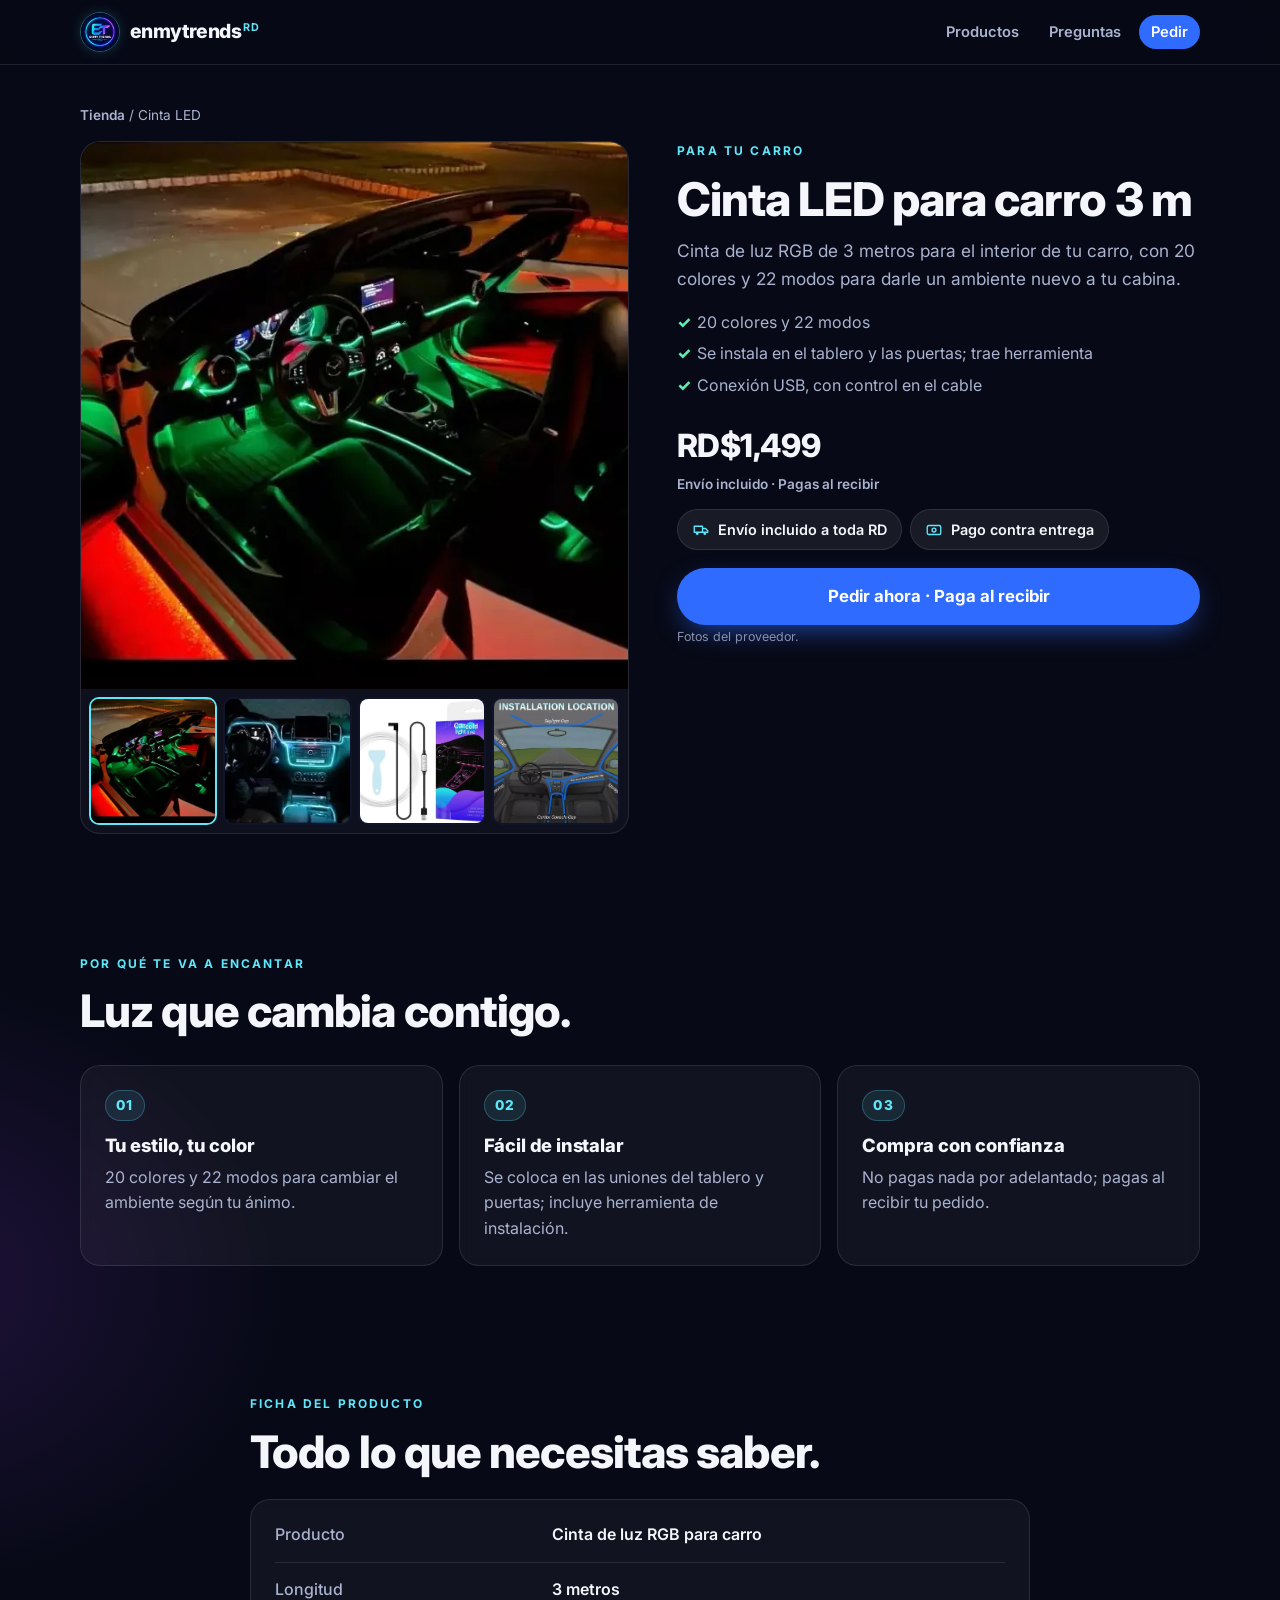
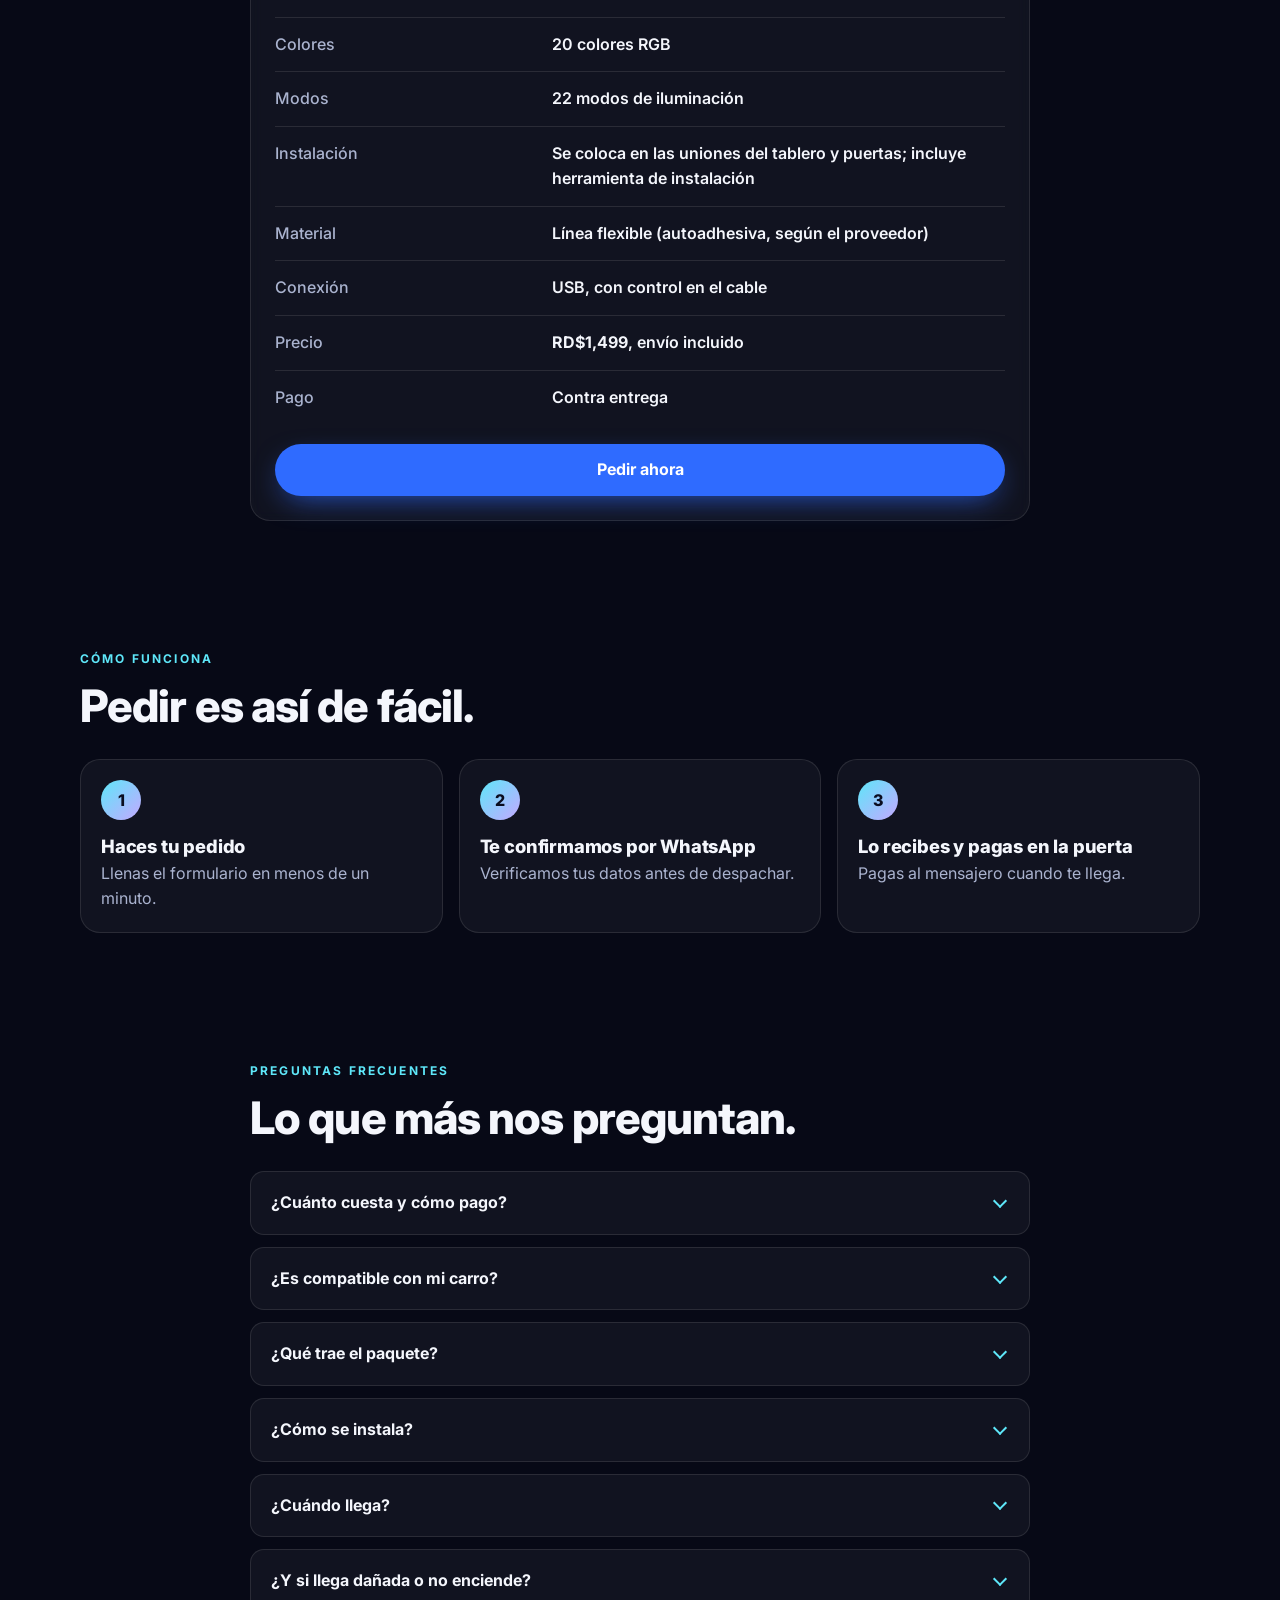
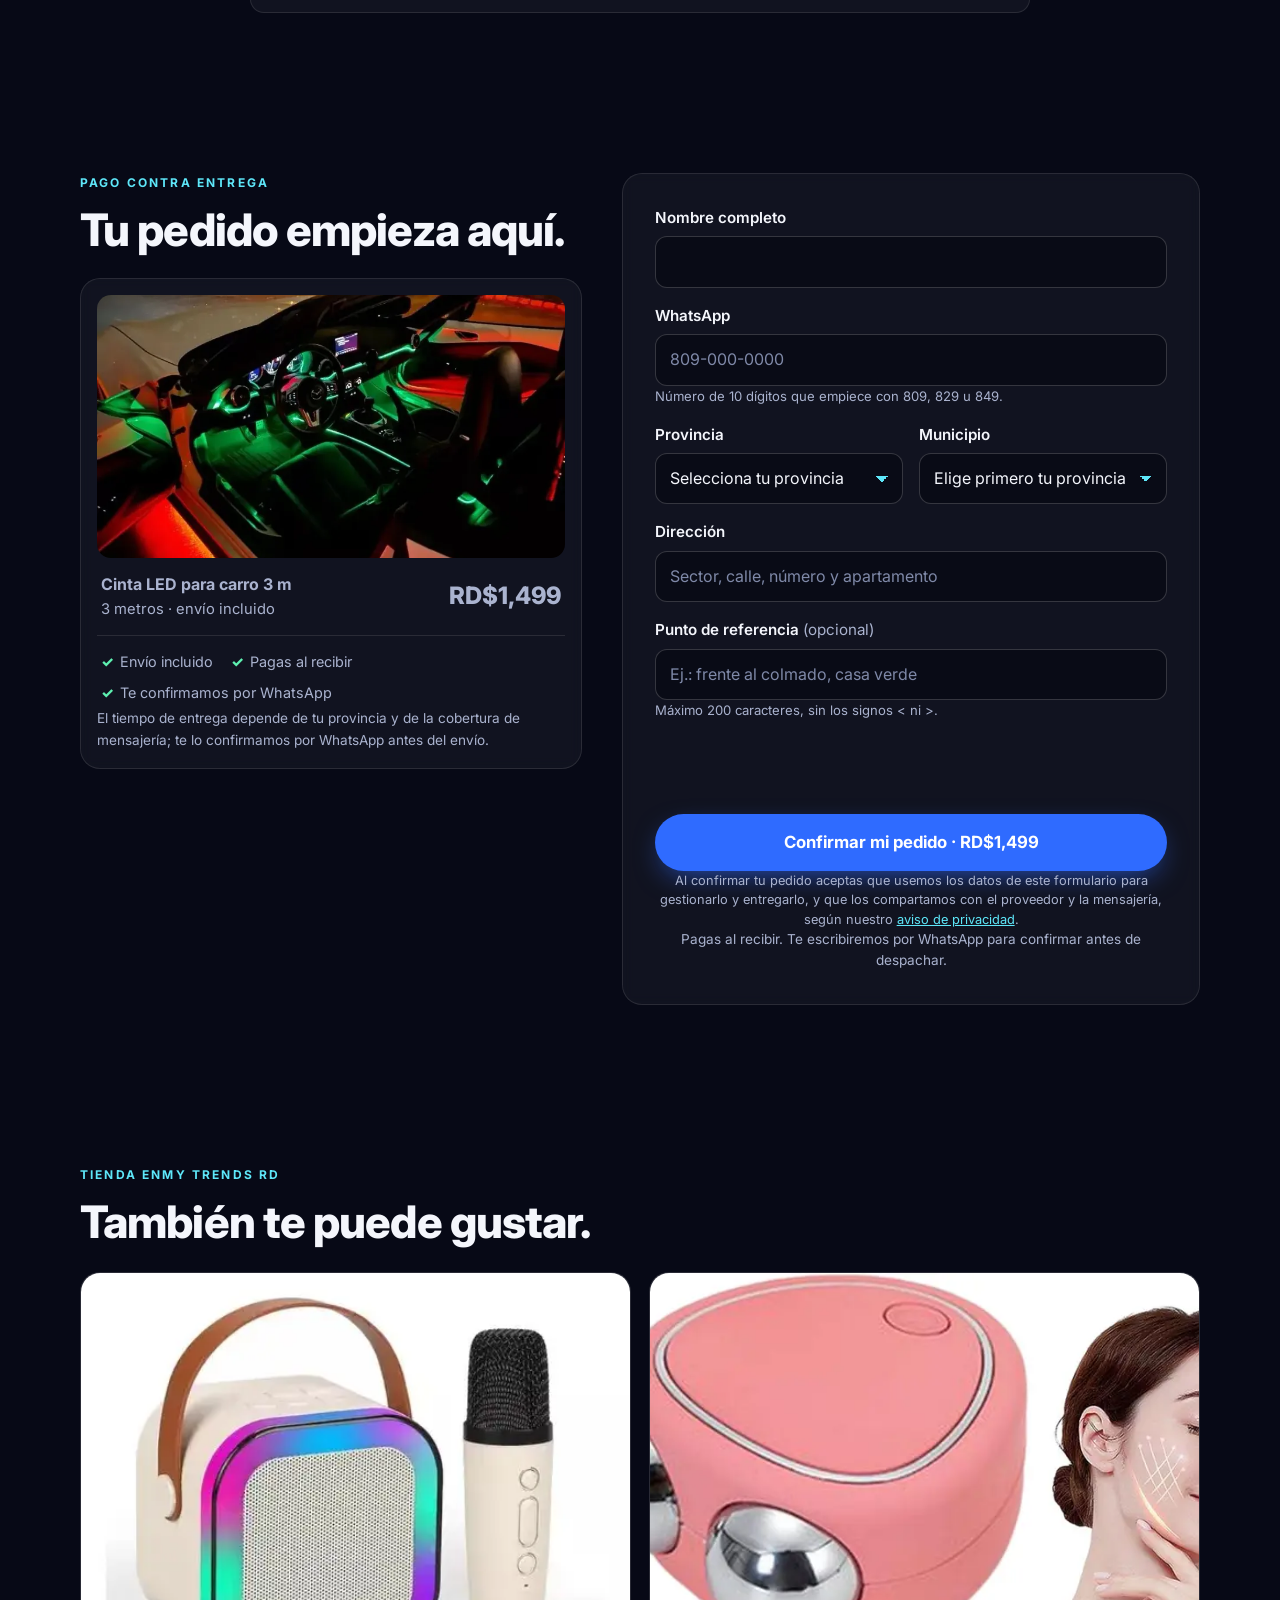
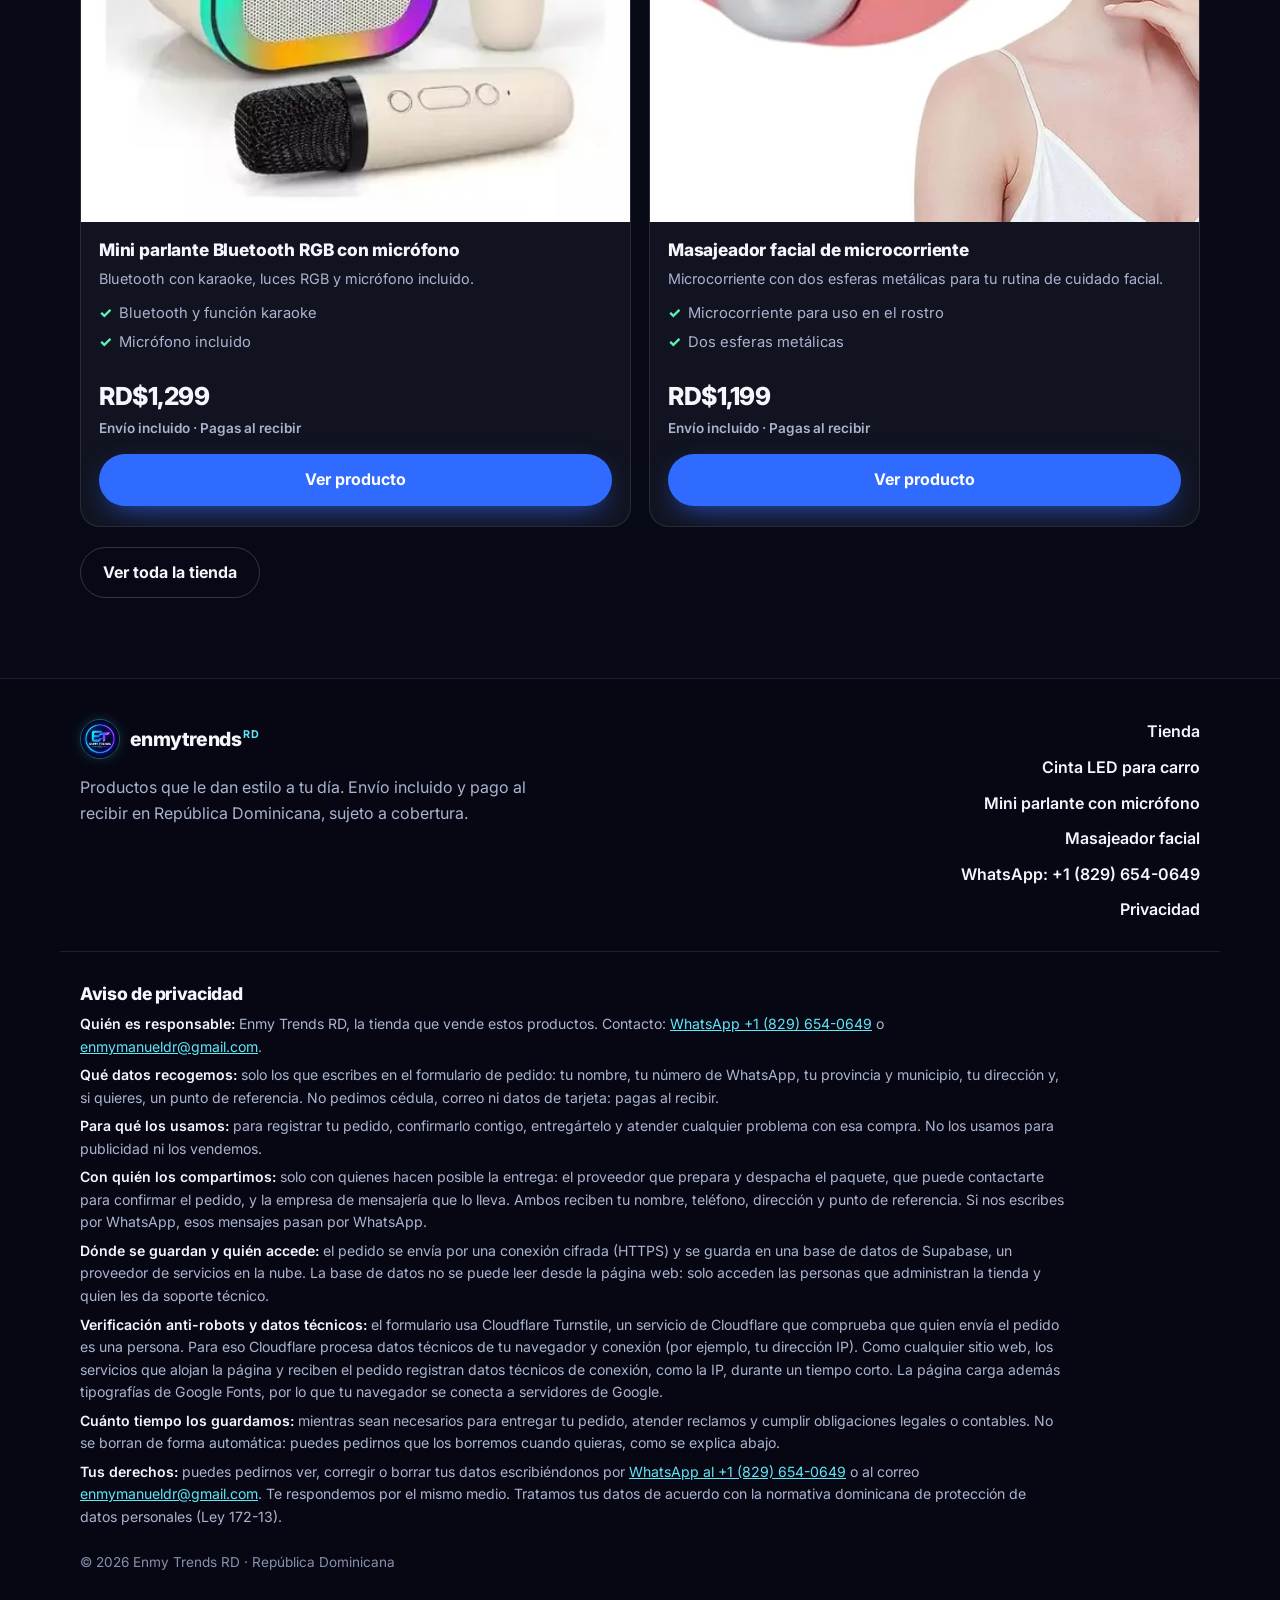
==== cinta-led/index.html @ 07a99800 "Paginas separadas por producto" ====
<!doctype html>
<html lang="es-DO">
<head>
  <meta charset="utf-8">
  <meta name="viewport" content="width=device-width, initial-scale=1, viewport-fit=cover">
  <title>Cinta LED para carro 3 m RGB · RD$1,499 envío incluido | Enmy Trends RD</title>
  <meta name="description" content="Cinta de luz RGB de 3 metros para el interior de tu carro: 20 colores y 22 modos, conexión USB. RD$1,499 con envío incluido y pago contra entrega en toda RD.">
  <meta name="robots" content="index, follow">
  <meta name="theme-color" content="#070916">
  <meta name="color-scheme" content="dark">
  <link rel="canonical" href="https://enmytrendsrd.com/cinta-led/">

  <meta property="og:type" content="website">
  <meta property="og:locale" content="es_DO">
  <meta property="og:site_name" content="Enmy Trends RD">
  <meta property="og:url" content="https://enmytrendsrd.com/cinta-led/">
  <meta property="og:title" content="Cinta LED para carro 3 m RGB · RD$1,499 envío incluido | Enmy Trends RD">
  <meta property="og:description" content="Cinta de luz RGB de 3 metros para el interior de tu carro: 20 colores y 22 modos, conexión USB. RD$1,499 con envío incluido y pago contra entrega en toda RD.">
  <meta property="og:image" content="https://enmytrendsrd.com/assets/cinta-led-carro-interior.webp">
  <meta property="og:image:secure_url" content="https://enmytrendsrd.com/assets/cinta-led-carro-interior.webp">
  <meta property="og:image:alt" content="Interior de un carro de noche iluminado con líneas de luz verde en el tablero y las puertas">
  <meta name="twitter:card" content="summary_large_image">
  <meta name="twitter:title" content="Cinta LED para carro 3 m RGB · RD$1,499 envío incluido | Enmy Trends RD">
  <meta name="twitter:description" content="Cinta de luz RGB de 3 metros para el interior de tu carro: 20 colores y 22 modos, conexión USB. RD$1,499 con envío incluido y pago contra entrega en toda RD.">
  <meta name="twitter:image" content="https://enmytrendsrd.com/assets/cinta-led-carro-interior.webp">
  <meta name="twitter:image:alt" content="Interior de un carro de noche iluminado con líneas de luz verde en el tablero y las puertas">

  <script type="application/ld+json">
{
  "@context": "https://schema.org",
  "@type": "Product",
  "name": "Cinta LED para carro 3 m",
  "description": "Cinta de luz RGB de 3 metros para el interior de tu carro, con 20 colores y 22 modos para darle un ambiente nuevo a tu cabina.",
  "image": [
    "https://enmytrendsrd.com/assets/cinta-led-carro-interior.webp",
    "https://enmytrendsrd.com/assets/cinta-led-colores.webp",
    "https://enmytrendsrd.com/assets/cinta-led-contenido.webp",
    "https://enmytrendsrd.com/assets/cinta-led-instalacion.webp"
  ],
  "sku": "TLC-001",
  "brand": {
    "@type": "Brand",
    "name": "Enmy Trends RD"
  },
  "offers": {
    "@type": "Offer",
    "url": "https://enmytrendsrd.com/cinta-led/",
    "price": "1499",
    "priceCurrency": "DOP",
    "availability": "https://schema.org/InStock",
    "itemCondition": "https://schema.org/NewCondition",
    "seller": {
      "@type": "Organization",
      "name": "Enmy Trends RD"
    }
  }
}
  </script>

  <link rel="icon" href="/favicon.ico" sizes="16x16 32x32 48x48">
  <link rel="icon" type="image/png" sizes="32x32" href="/assets/favicon-32.png">
  <link rel="icon" type="image/png" sizes="192x192" href="/assets/icon-192.png">
  <link rel="apple-touch-icon" sizes="180x180" href="/assets/apple-touch-icon.png">
  <link rel="manifest" href="/site.webmanifest">

  <link rel="preconnect" href="https://fonts.googleapis.com">
  <link rel="preconnect" href="https://fonts.gstatic.com" crossorigin>
  <link href="https://fonts.googleapis.com/css2?family=Inter:wght@400;500;600;700;800&display=swap" rel="stylesheet">
  <link rel="preload" as="image" href="/assets/logo-enmytrends.webp" type="image/webp">
  <link rel="preload" as="image" href="/assets/cinta-led-carro-interior.webp" type="image/webp">
  <link rel="stylesheet" href="/styles.css?v=20261110c">
</head>
<body data-producto="led-auto-rgb">
  <a class="skip-link" href="#contenido">Saltar al contenido</a>

  <header class="site-header">
    <div class="container header-inner">
      <a class="logo" href="/" aria-label="Enmy Trends RD, inicio">
        <img class="logo-mark" src="/assets/logo-enmytrends.webp" srcset="/assets/logo-enmytrends.webp 256w, /assets/logo-enmytrends-512.webp 512w" sizes="40px" width="256" height="256" alt="">
        <span class="logo-word">enmytrends<sup>RD</sup></span>
      </a>
      <nav aria-label="Principal">
        <ul class="nav-list">
          <li><a href="/#productos">Productos</a></li>
          <li><a href="#preguntas">Preguntas</a></li>
          <li><a href="#pedido" class="nav-cta" data-cta="nav">Pedir</a></li>
        </ul>
      </nav>
    </div>
  </header>

  <main id="contenido">
    <section class="pdp" aria-labelledby="producto-title">
      <div class="container">
        <p class="crumbs"><a href="/">Tienda</a> <span aria-hidden="true">/</span> Cinta LED</p>
        <div class="pdp-grid">
          <div class="pgallery" data-gallery>
            <figure class="pgallery-main">
              <img data-gallery-main src="/assets/cinta-led-carro-interior.webp" width="800" height="638" fetchpriority="high"
                   alt="Interior de un carro de noche iluminado con líneas de luz verde en el tablero y las puertas">
            </figure>
            <div class="pgallery-thumbs" role="list">
                <button type="button" role="listitem" data-gallery-thumb aria-current="true" aria-label="Foto 1: interior del carro"
                        data-src="/assets/cinta-led-carro-interior.webp" data-width="800" data-height="638"
                        data-alt="Interior de un carro de noche iluminado con líneas de luz verde en el tablero y las puertas">
                  <img src="/assets/cinta-led-carro-interior.webp" width="800" height="638" alt="" decoding="async">
                </button>
                <button type="button" role="listitem" data-gallery-thumb aria-label="Foto 2: tres colores en el tablero"
                        data-src="/assets/cinta-led-colores.webp" data-width="800" data-height="184"
                        data-alt="Tres tableros de carro iluminados con la cinta en rosado, azul cielo y rojo">
                  <img src="/assets/cinta-led-colores.webp" width="800" height="184" alt="" loading="lazy" decoding="async">
                </button>
                <button type="button" role="listitem" data-gallery-thumb aria-label="Foto 3: contenido del paquete"
                        data-src="/assets/cinta-led-contenido.webp" data-width="800" data-height="626"
                        data-alt="Contenido del paquete: línea de luz enrollada, cable USB con control de 3 botones, herramienta de instalación y caja">
                  <img src="/assets/cinta-led-contenido.webp" width="800" height="626" alt="" loading="lazy" decoding="async">
                </button>
                <button type="button" role="listitem" data-gallery-thumb aria-label="Foto 4: zonas de instalación"
                        data-src="/assets/cinta-led-instalacion.webp" data-width="800" data-height="614"
                        data-alt="Diagrama de un tablero con las zonas donde se puede colocar la cinta: puertas, tablero, consola central y techo">
                  <img src="/assets/cinta-led-instalacion.webp" width="800" height="614" alt="" loading="lazy" decoding="async">
                </button>
            </div>
          </div>
          <div class="pdp-info">
            <p class="eyebrow">Para tu carro</p>
            <h1 id="producto-title">Cinta LED para carro 3 m</h1>
            <p class="lead">Cinta de luz RGB de 3 metros para el interior de tu carro, con 20 colores y 22 modos para darle un ambiente nuevo a tu cabina.</p>
            <ul class="product-benefits">
            <li>20 colores y 22 modos</li>
            <li>Se instala en el tablero y las puertas; trae herramienta</li>
            <li>Conexión USB, con control en el cable</li>
            </ul>
            <p class="product-price"><strong>RD$1,499</strong> <span>Envío incluido · Pagas al recibir</span></p>
            <ul class="chips" aria-label="Condiciones">
            <li class="chip"><svg aria-hidden="true" viewBox="0 0 24 24"><path d="M3 7h11v8H3zM14 10h4l3 3v2h-7z" fill="none" stroke="currentColor" stroke-width="1.8" stroke-linejoin="round"/><circle cx="7" cy="17" r="1.8" fill="currentColor"/><circle cx="17" cy="17" r="1.8" fill="currentColor"/></svg>Envío incluido a toda RD</li>
            <li class="chip"><svg aria-hidden="true" viewBox="0 0 24 24"><rect x="3" y="6" width="18" height="12" rx="2" fill="none" stroke="currentColor" stroke-width="1.8"/><circle cx="12" cy="12" r="2.6" fill="none" stroke="currentColor" stroke-width="1.8"/></svg>Pago contra entrega</li>
          </ul>
            <a href="#pedido" class="btn btn-primary btn-lg btn-block" data-cta="hero"><span class="cta-long">Pedir ahora · Paga al recibir</span><span class="cta-short">Pedir ahora</span></a>
            <p class="src-note">Fotos del proveedor.</p>
          </div>
        </div>
      </div>
    </section>

    <section class="section section-tight" id="producto" aria-labelledby="beneficios-title">
      <div class="container">
        <p class="eyebrow">Por qué te va a encantar</p>
        <h2 id="beneficios-title">Luz que cambia contigo.</h2>
        <div class="cards-3">
          <article class="card">
            <span class="card-num">01</span>
            <h3>Tu estilo, tu color</h3>
            <p>20 colores y 22 modos para cambiar el ambiente según tu ánimo.</p>
          </article>
          <article class="card">
            <span class="card-num">02</span>
            <h3>Fácil de instalar</h3>
            <p>Se coloca en las uniones del tablero y puertas; incluye herramienta de instalación.</p>
          </article>
          <article class="card">
            <span class="card-num">03</span>
            <h3>Compra con confianza</h3>
            <p>No pagas nada por adelantado; pagas al recibir tu pedido.</p>
          </article>
        </div>
      </div>
    </section>

    <section class="section section-tight" aria-labelledby="ficha-title">
      <div class="container narrow">
        <p class="eyebrow">Ficha del producto</p>
        <h2 id="ficha-title">Todo lo que necesitas saber.</h2>
        <div class="card spec-card">
          <table class="spec-table">
            <caption class="sr-only">Especificaciones: Cinta LED para carro 3 m</caption>
            <tbody>
              <tr><th scope="row">Producto</th><td>Cinta de luz RGB para carro</td></tr>
              <tr><th scope="row">Longitud</th><td>3 metros</td></tr>
              <tr><th scope="row">Colores</th><td>20 colores RGB</td></tr>
              <tr><th scope="row">Modos</th><td>22 modos de iluminación</td></tr>
              <tr><th scope="row">Instalación</th><td>Se coloca en las uniones del tablero y puertas; incluye herramienta de instalación</td></tr>
              <tr><th scope="row">Material</th><td>Línea flexible (autoadhesiva, según el proveedor)</td></tr>
              <tr><th scope="row">Conexión</th><td>USB, con control en el cable</td></tr>
              <tr><th scope="row">Precio</th><td><strong>RD$1,499</strong>, envío incluido</td></tr>
              <tr><th scope="row">Pago</th><td>Contra entrega</td></tr>
            </tbody>
          </table>
          <a href="#pedido" class="btn btn-primary btn-block" data-cta="spec"><span class="cta-long">Pedir ahora</span><span class="cta-short">Pedir ahora</span></a>
        </div>
      </div>
    </section>

    <section class="section section-tight" aria-labelledby="pasos-title">
      <div class="container">
        <p class="eyebrow">Cómo funciona</p>
        <h2 id="pasos-title">Pedir es así de fácil.</h2>
        <ol class="steps">
          <li class="step"><span class="step-num" aria-hidden="true">1</span><div><h3>Haces tu pedido</h3><p>Llenas el formulario en menos de un minuto.</p></div></li>
          <li class="step"><span class="step-num" aria-hidden="true">2</span><div><h3>Te confirmamos por WhatsApp</h3><p>Verificamos tus datos antes de despachar.</p></div></li>
          <li class="step"><span class="step-num" aria-hidden="true">3</span><div><h3>Lo recibes y pagas en la puerta</h3><p>Pagas al mensajero cuando te llega.</p></div></li>
        </ol>
      </div>
    </section>

    <section class="section section-tight" id="preguntas" aria-labelledby="faq-title">
      <div class="container narrow">
        <p class="eyebrow">Preguntas frecuentes</p>
        <h2 id="faq-title">Lo que más nos preguntan.</h2>
        <div class="faq">
          <details>
            <summary>¿Cuánto cuesta y cómo pago?</summary>
            <p>RD$1,499 con envío incluido. Pagas contra entrega, cuando el mensajero te entrega el paquete.</p>
          </details>
          <details>
            <summary>¿Es compatible con mi carro?</summary>
            <p>Se conecta por USB, según las imágenes del proveedor. Si tienes dudas sobre tu carro, <a class="wa-link" href="https://wa.me/18296540649" target="_blank" rel="noopener">escríbenos por WhatsApp</a> antes de pedir.</p>
          </details>
          <details>
            <summary>¿Qué trae el paquete?</summary>
            <p>La cinta de 3 metros con su cable USB y control, y una herramienta de instalación.</p>
          </details>
          <details>
            <summary>¿Cómo se instala?</summary>
            <p>Se coloca en las uniones del tablero y puertas usando la herramienta de instalación incluida, y se conecta al puerto USB. Según el proveedor, la cinta también es autoadhesiva.</p>
          </details>
          <details>
            <summary>¿Cuándo llega?</summary>
            <p>El tiempo de entrega depende de tu provincia y de la cobertura de mensajería; te lo confirmamos por WhatsApp antes del envío. Tu pedido queda pendiente hasta que lo confirmemos contigo por WhatsApp.</p>
          </details>
          <details>
            <summary>¿Y si llega dañada o no enciende?</summary>
            <p>Si tu cinta llega dañada o no enciende, escríbenos por WhatsApp dentro de las primeras 48 horas con un video y te indicamos la solución disponible.</p>
          </details>
        </div>
      </div>
    </section>

    <section class="section order-section" id="pedido" aria-labelledby="pedido-title">
      <div class="container order-grid">
        <div class="order-intro">
          <p class="eyebrow">Pago contra entrega</p>
          <h2 id="pedido-title">Tu pedido empieza aquí.</h2>
          <div class="card summary-card">
            <img id="summary-photo" src="/assets/cinta-led-carro-interior.webp" width="800" height="638" decoding="async" alt="">
            <div class="summary-row">
              <div>
                <p class="summary-name" id="summary-name">Cinta LED para carro 3 m</p>
                <p class="summary-meta" id="summary-meta">3 metros · envío incluido</p>
              </div>
              <p class="summary-price" id="summary-price">RD$1,499</p>
            </div>
            <ul class="summary-points">
              <li>Envío incluido</li>
              <li>Pagas al recibir</li>
              <li>Te confirmamos por WhatsApp</li>
            </ul>
            <p class="summary-eta">El tiempo de entrega depende de tu provincia y de la cobertura de mensajería; te lo confirmamos por WhatsApp antes del envío.</p>
          </div>
        </div>

        <div class="card form-card">
          <div class="orders-closed" id="orders-closed" tabindex="-1">
            <p class="oc-title">Los pedidos abren muy pronto.</p>
            <p>¿Tienes preguntas? <a class="wa-link" href="https://wa.me/18296540649" target="_blank" rel="noopener">Escríbenos por WhatsApp</a></p>
          </div>
          <div class="wa-notice" id="wa-notice" hidden>
            <p><strong>Tu pedido se envía por WhatsApp.</strong> Te lo confirmamos por mensaje antes de despachar. Al enviarlo, compartes estos datos con Enmy Trends RD a través de WhatsApp.</p>
          </div>
          <form id="order-form" novalidate>
            <fieldset class="order-fields" id="order-fields" disabled>
            <legend class="sr-only">Datos de entrega</legend>
            <div class="field">
              <label for="f-nombre">Nombre completo</label>
              <input id="f-nombre" name="nombre" type="text" autocomplete="name" required minlength="3" maxlength="100" aria-describedby="e-nombre">
              <p class="error" id="e-nombre" aria-live="polite"></p>
            </div>
            <div class="field">
              <label for="f-whatsapp">WhatsApp</label>
              <input id="f-whatsapp" name="whatsapp" type="tel" inputmode="tel" autocomplete="tel-national" placeholder="809-000-0000" required maxlength="20" aria-describedby="h-whatsapp e-whatsapp">
              <p class="hint" id="h-whatsapp">Número de 10 dígitos que empiece con 809, 829 u 849.</p>
              <p class="error" id="e-whatsapp" aria-live="polite"></p>
            </div>
            <div class="field-row">
              <div class="field">
                <label for="f-provincia">Provincia</label>
                <select id="f-provincia" name="provincia" required aria-describedby="e-provincia">
                  <option value="">Selecciona tu provincia</option>
                  <option value="Azua">Azua</option>
                  <option value="Bahoruco">Bahoruco</option>
                  <option value="Barahona">Barahona</option>
                  <option value="Dajabón">Dajabón</option>
                  <option value="Distrito Nacional">Distrito Nacional</option>
                  <option value="Duarte">Duarte</option>
                  <option value="El Seibo">El Seibo</option>
                  <option value="Elías Piña">Elías Piña</option>
                  <option value="Espaillat">Espaillat</option>
                  <option value="Hato Mayor">Hato Mayor</option>
                  <option value="Hermanas Mirabal">Hermanas Mirabal</option>
                  <option value="Independencia">Independencia</option>
                  <option value="La Altagracia">La Altagracia</option>
                  <option value="La Romana">La Romana</option>
                  <option value="La Vega">La Vega</option>
                  <option value="María Trinidad Sánchez">María Trinidad Sánchez</option>
                  <option value="Monseñor Nouel">Monseñor Nouel</option>
                  <option value="Monte Cristi">Monte Cristi</option>
                  <option value="Monte Plata">Monte Plata</option>
                  <option value="Pedernales">Pedernales</option>
                  <option value="Peravia">Peravia</option>
                  <option value="Puerto Plata">Puerto Plata</option>
                  <option value="Samaná">Samaná</option>
                  <option value="San Cristóbal">San Cristóbal</option>
                  <option value="San José de Ocoa">San José de Ocoa</option>
                  <option value="San Juan">San Juan</option>
                  <option value="San Pedro de Macorís">San Pedro de Macorís</option>
                  <option value="Sánchez Ramírez">Sánchez Ramírez</option>
                  <option value="Santiago">Santiago</option>
                  <option value="Santiago Rodríguez">Santiago Rodríguez</option>
                  <option value="Santo Domingo">Santo Domingo</option>
                  <option value="Valverde">Valverde</option>
                </select>
                <p class="error" id="e-provincia" aria-live="polite"></p>
              </div>
              <div class="field">
                <label for="f-municipio">Municipio</label>
                <select id="f-municipio" name="municipio" autocomplete="address-level2" required aria-describedby="e-municipio">
                  <option value="" selected disabled>Elige primero tu provincia</option>
                </select>
                <p class="error" id="e-municipio" aria-live="polite"></p>
              </div>
            </div>
            <div class="field">
              <label for="f-direccion">Dirección</label>
              <input id="f-direccion" name="direccion" type="text" autocomplete="street-address" placeholder="Sector, calle, número y apartamento" required minlength="8" maxlength="250" aria-describedby="e-direccion">
              <p class="error" id="e-direccion" aria-live="polite"></p>
            </div>
            <div class="field">
              <label for="f-referencia">Punto de referencia <span class="optional">(opcional)</span></label>
              <input id="f-referencia" name="referencia" type="text" autocomplete="off" placeholder="Ej.: frente al colmado, casa verde" maxlength="200" aria-describedby="h-referencia e-referencia">
              <p class="hint" id="h-referencia">Máximo 200 caracteres, sin los signos &lt; ni &gt;.</p>
              <p class="error" id="e-referencia" aria-live="polite"></p>
            </div>
            <div class="field turnstile-slot" id="turnstile-slot" hidden></div>
            <button type="submit" class="btn btn-primary btn-block btn-lg" id="submit-btn" aria-describedby="consent-note">Pedidos muy pronto</button>
            <p class="privacy-note consent-note" id="consent-note">Al confirmar tu pedido aceptas que usemos los datos de este formulario para gestionarlo y entregarlo, y que los compartamos con el proveedor y la mensajería, según nuestro <a href="#privacidad">aviso de privacidad</a>.</p>
            <p class="error" id="submit-error" role="alert"></p>
            </fieldset>
            <p class="form-foot" id="form-foot">Los pedidos en línea abren muy pronto.</p>
          </form>

          <div class="form-state" id="state-preview" hidden tabindex="-1">
            <p class="state-eyebrow" id="preview-eyebrow">Demostración</p>
            <h3 id="preview-title">Resumen de tu pedido</h3>
            <dl class="preview-list" id="preview-list"></dl>
            <p class="state-note" id="preview-note">Esto es una demostración: todavía no estamos recibiendo pedidos por esta página y este pedido no se envió. Los pedidos abren muy pronto.</p>
            <div class="state-actions">
              <a class="btn btn-primary btn-block" id="preview-wa" href="https://wa.me/18296540649" target="_blank" rel="noopener" hidden>Enviar pedido por WhatsApp</a>
              <button type="button" class="btn btn-ghost btn-block" id="preview-edit">Editar datos</button>
              <p class="preview-help">¿Tienes preguntas? <a class="wa-link" href="https://wa.me/18296540649" target="_blank" rel="noopener">Escríbenos por WhatsApp</a></p>
            </div>
          </div>

          <div class="form-state" id="state-success" hidden tabindex="-1">
            <div class="success-icon" aria-hidden="true">✓</div>
            <h3>¡Pedido recibido!</h3>
            <p>Te escribiremos por WhatsApp para confirmar tu dirección.</p>
            <p><a href="/">Volver a la tienda</a></p>
          </div>
        </div>
      </div>
    </section>

    <section class="section section-tight" id="relacionados" aria-labelledby="relacionados-title">
      <div class="container">
        <p class="eyebrow">Tienda Enmy Trends RD</p>
        <h2 id="relacionados-title">También te puede gustar.</h2>
        <div class="related-grid">

          <article class="product-card" id="producto-parlante-rgb-micro">
            <a class="card-link" href="/parlante/" tabindex="-1" aria-hidden="true">
              <img src="/assets/parlante-rgb-04.webp" width="499" height="500" alt="Mini parlante beige con asa, aro de luces RGB y micrófono incluido" loading="lazy" decoding="async">
            </a>
            <div class="product-body">
              <h3><a href="/parlante/">Mini parlante Bluetooth RGB con micrófono</a></h3>
              <p class="product-lead">Bluetooth con karaoke, luces RGB y micrófono incluido.</p>
              <ul class="product-benefits"><li>Bluetooth y función karaoke</li><li>Micrófono incluido</li></ul>
              <p class="product-price"><strong>RD$1,299</strong> <span>Envío incluido · Pagas al recibir</span></p>
              <a href="/parlante/" class="btn btn-primary btn-block">Ver producto</a>
            </div>
          </article>

          <article class="product-card" id="producto-masajeador-facial">
            <a class="card-link" href="/masajeador/" tabindex="-1" aria-hidden="true">
              <img src="/assets/masajeador-01.webp" width="800" height="624" alt="Masajeador facial rosado con dos esferas metálicas, junto a una persona usándolo en el rostro" loading="lazy" decoding="async">
            </a>
            <div class="product-body">
              <h3><a href="/masajeador/">Masajeador facial de microcorriente</a></h3>
              <p class="product-lead">Microcorriente con dos esferas metálicas para tu rutina de cuidado facial.</p>
              <ul class="product-benefits"><li>Microcorriente para uso en el rostro</li><li>Dos esferas metálicas</li></ul>
              <p class="product-price"><strong>RD$1,199</strong> <span>Envío incluido · Pagas al recibir</span></p>
              <a href="/masajeador/" class="btn btn-primary btn-block">Ver producto</a>
            </div>
          </article>

        </div>
        <p style="margin-top:20px"><a class="btn btn-ghost" href="/">Ver toda la tienda</a></p>
      </div>
    </section>
  </main>

  <footer class="site-footer">
    <div class="container footer-inner">
      <div>
        <p class="logo footer-logo">
          <img class="logo-mark" src="/assets/logo-enmytrends.webp" width="256" height="256" alt="" decoding="async">
          <span class="logo-word">enmytrends<sup>RD</sup></span>
        </p>
        <p class="footer-text">Productos que le dan estilo a tu día. Envío incluido y pago al recibir en República Dominicana, sujeto a cobertura.</p>
      </div>
      <ul class="footer-links">
        <li><a href="/">Tienda</a></li>
        <li><a href="/cinta-led/">Cinta LED para carro</a></li>
        <li><a href="/parlante/">Mini parlante con micrófono</a></li>
        <li><a href="/masajeador/">Masajeador facial</a></li>
        <li><a class="wa-link" href="https://wa.me/18296540649" target="_blank" rel="noopener">WhatsApp: +1 (829) 654-0649</a></li>
        <li id="instagram-item" hidden><a id="instagram-link" href="#" target="_blank" rel="noopener">Instagram</a></li>
        <li><a href="#privacidad">Privacidad</a></li>
      </ul>
    </div>
    <section class="container privacy" id="privacidad" aria-labelledby="privacidad-title">
      <h2 id="privacidad-title">Aviso de privacidad</h2>
      <p><strong>Quién es responsable:</strong> Enmy Trends RD, la tienda que vende estos productos. Contacto: <a class="wa-link" href="https://wa.me/18296540649" target="_blank" rel="noopener">WhatsApp +1 (829) 654-0649</a> o <a href="mailto:enmymanueldr@gmail.com">enmymanueldr@gmail.com</a>.</p>
      <p><strong>Qué datos recogemos:</strong> solo los que escribes en el formulario de pedido: tu nombre, tu número de WhatsApp, tu provincia y municipio, tu dirección y, si quieres, un punto de referencia. No pedimos cédula, correo ni datos de tarjeta: pagas al recibir.</p>
      <p><strong>Para qué los usamos:</strong> para registrar tu pedido, confirmarlo contigo, entregártelo y atender cualquier problema con esa compra. No los usamos para publicidad ni los vendemos.</p>
      <p><strong>Con quién los compartimos:</strong> solo con quienes hacen posible la entrega: el proveedor que prepara y despacha el paquete, que puede contactarte para confirmar el pedido, y la empresa de mensajería que lo lleva. Ambos reciben tu nombre, teléfono, dirección y punto de referencia. Si nos escribes por WhatsApp, esos mensajes pasan por WhatsApp.</p>
      <p><strong>Dónde se guardan y quién accede:</strong> el pedido se envía por una conexión cifrada (HTTPS) y se guarda en una base de datos de Supabase, un proveedor de servicios en la nube. La base de datos no se puede leer desde la página web: solo acceden las personas que administran la tienda y quien les da soporte técnico.</p>
      <p><strong>Verificación anti-robots y datos técnicos:</strong> el formulario usa Cloudflare Turnstile, un servicio de Cloudflare que comprueba que quien envía el pedido es una persona. Para eso Cloudflare procesa datos técnicos de tu navegador y conexión (por ejemplo, tu dirección IP). Como cualquier sitio web, los servicios que alojan la página y reciben el pedido registran datos técnicos de conexión, como la IP, durante un tiempo corto. La página carga además tipografías de Google Fonts, por lo que tu navegador se conecta a servidores de Google.</p>
      <p><strong>Cuánto tiempo los guardamos:</strong> mientras sean necesarios para entregar tu pedido, atender reclamos y cumplir obligaciones legales o contables. No se borran de forma automática: puedes pedirnos que los borremos cuando quieras, como se explica abajo.</p>
      <p><strong>Tus derechos:</strong> puedes pedirnos ver, corregir o borrar tus datos escribiéndonos por <a class="wa-link" href="https://wa.me/18296540649" target="_blank" rel="noopener">WhatsApp al +1 (829) 654-0649</a> o al correo <a href="mailto:enmymanueldr@gmail.com">enmymanueldr@gmail.com</a>. Te respondemos por el mismo medio. Tratamos tus datos de acuerdo con la normativa dominicana de protección de datos personales (Ley 172-13).</p>
    </section>
    <div class="container footer-bottom">
      <p>© <span id="year">2026</span> Enmy Trends RD · República Dominicana</p>
    </div>
  </footer>

  <div class="sticky-bar" id="sticky-bar" aria-hidden="false">
    <p class="sticky-price"><strong id="sticky-price">RD$1,499</strong><span id="sticky-meta">Cinta LED · Envío incluido</span></p>
    <a href="#pedido" class="btn btn-primary" data-cta="sticky"><span class="cta-long">Pedir ahora · Paga al recibir</span><span class="cta-short">Pedir ahora</span></a>
  </div>

  <script src="/locations.js?v=20261110c" defer></script>
  <script src="/script.js?v=20261110c" defer></script>
</body>
</html>
---- styles.css ----
/* Enmy Trends RD · Landing */
:root{
  --bg:#070916; --bg-2:#0b0f24; --surface:rgba(255,255,255,.045); --surface-2:rgba(255,255,255,.07);
  --border:rgba(255,255,255,.10); --border-2:rgba(255,255,255,.18);
  --text:#f4f6fc; --muted:#aab3cf; --cyan:#5ee7f9; --lilac:#c4a8ff; --blue:#2f6bff; --blue-2:#1f56e6;
  --error:#ff8a8a; --ok:#5ef0b1;
  --radius:20px; --radius-sm:14px; --maxw:1160px;
  --font:"Inter",system-ui,-apple-system,"Segoe UI",Roboto,"Helvetica Neue",Arial,sans-serif;
}
*,*::before,*::after{box-sizing:border-box}
html{scroll-behavior:smooth;-webkit-text-size-adjust:100%}
body{margin:0;font-family:var(--font);background:var(--bg);color:var(--text);line-height:1.6;font-size:16px;
  -webkit-font-smoothing:antialiased;
  background-image:
    radial-gradient(900px 600px at 85% -10%,rgba(70,90,255,.28),transparent 60%),
    radial-gradient(700px 520px at -10% 20%,rgba(140,60,220,.20),transparent 60%),
    radial-gradient(800px 600px at 50% 110%,rgba(40,120,255,.14),transparent 60%);
  background-attachment:scroll}
img{max-width:100%;height:auto;display:block}
a{color:var(--cyan)}
h1,h2,h3{line-height:1.1;margin:0 0 .5em;font-weight:800;letter-spacing:-.02em}
h2{font-size:clamp(1.9rem,4.4vw,2.8rem)}
h3{font-size:1.15rem;letter-spacing:-.01em}
p{margin:0 0 1em}
.container{width:100%;max-width:var(--maxw);margin:0 auto;padding:0 20px}
.narrow{max-width:820px}
.sr-only{position:absolute;width:1px;height:1px;overflow:hidden;clip:rect(0 0 0 0);white-space:nowrap}
.skip-link{position:absolute;left:12px;top:-60px;z-index:100;background:#fff;color:#000;padding:10px 16px;border-radius:10px;font-weight:700;text-decoration:none}
.skip-link:focus{top:12px}
:focus-visible{outline:3px solid var(--cyan);outline-offset:3px;border-radius:6px}

.eyebrow{font-size:.75rem;font-weight:700;letter-spacing:.18em;text-transform:uppercase;color:var(--cyan);margin-bottom:14px}
.grad{background:linear-gradient(90deg,var(--cyan),var(--lilac));-webkit-background-clip:text;background-clip:text;color:transparent}

/* Header */
.site-header{position:sticky;top:0;z-index:50;background:rgba(7,9,22,.72);backdrop-filter:blur(14px);-webkit-backdrop-filter:blur(14px);border-bottom:1px solid var(--border)}
.header-inner{display:flex;align-items:center;justify-content:space-between;height:64px}
.logo{font-weight:800;font-size:1.3rem;letter-spacing:-.03em;color:var(--text);text-decoration:none;margin:0}
.logo sup{font-size:.55em;color:var(--cyan);margin-left:2px;letter-spacing:.04em;font-weight:700}
.nav-list{display:flex;gap:6px;list-style:none;margin:0;padding:0;align-items:center}
.nav-list a{color:var(--muted);text-decoration:none;font-weight:600;font-size:.92rem;padding:8px 12px;border-radius:999px}
.nav-list a:hover{color:var(--text)}
.nav-list .nav-cta{background:var(--blue);color:#fff}
.nav-list .nav-cta:hover{background:var(--blue-2)}

/* Buttons */
.btn{display:inline-flex;align-items:center;justify-content:center;gap:8px;min-height:48px;padding:12px 22px;border-radius:999px;font:inherit;font-weight:700;font-size:1rem;text-decoration:none;cursor:pointer;border:1px solid transparent;transition:transform .15s ease,background .15s ease,box-shadow .15s ease}
.btn-primary{background:var(--blue);color:#fff;box-shadow:0 10px 30px -10px rgba(47,107,255,.8)}
.btn-primary:hover{background:var(--blue-2);transform:translateY(-1px)}
.btn-ghost{background:transparent;color:var(--text);border-color:var(--border-2)}
.btn-ghost:hover{background:var(--surface-2)}
.btn-lg{min-height:56px;font-size:1.05rem;padding:14px 28px}
.btn-block{display:flex;width:100%}
.btn[disabled]{opacity:.6;cursor:progress}

/* Hero */
.hero{padding:40px 0 48px;overflow:hidden;position:relative}
.hero::before{content:"";position:absolute;inset:0;pointer-events:none;background:radial-gradient(600px 420px at 80% 30%,rgba(80,100,255,.22),transparent 70%),radial-gradient(500px 380px at 10% 80%,rgba(150,70,230,.16),transparent 70%)}
.hero-grid{position:relative}
.hero-grid{display:grid;gap:32px;align-items:center;position:relative}
.hero h1{font-size:clamp(2.5rem,8.5vw,4.4rem);margin-bottom:18px}
.lead{color:var(--muted);font-size:1.08rem;max-width:34em}
.price-line{font-size:1rem;color:var(--text);font-weight:600;margin-bottom:14px}
.price-line strong{font-size:1.4rem;font-weight:800;margin-right:2px}
.nw{white-space:nowrap}
[id]{scroll-margin-top:76px}
.chips{display:flex;flex-wrap:wrap;gap:8px;list-style:none;padding:0;margin:0 0 24px}
.chip{display:inline-flex;align-items:center;gap:8px;padding:8px 14px;border-radius:999px;background:var(--surface-2);border:1px solid var(--border);font-size:.9rem;font-weight:600}
.chip svg{width:18px;height:18px;color:var(--cyan)}
.hero-media{position:relative;margin:0}
.hero-media img{position:relative;width:100%;border-radius:24px;border:1px solid var(--border);aspect-ratio:800/638;object-fit:cover;box-shadow:0 30px 80px -30px rgba(0,0,0,.8)}
.hero-glow{position:absolute;inset:0;background:radial-gradient(closest-side,rgba(94,231,249,.25),rgba(140,90,255,.18) 55%,transparent);filter:blur(30px);z-index:0}

/* Sections */
.section{padding:64px 0}
.section-tight{padding:40px 0}
.card{background:var(--surface);border:1px solid var(--border);border-radius:var(--radius);padding:24px;backdrop-filter:blur(6px)}
.cards-3{display:grid;gap:16px;margin-top:28px}
.card-num{display:inline-block;font-weight:800;font-size:.85rem;color:var(--cyan);letter-spacing:.1em;margin-bottom:14px;padding:4px 10px;border-radius:999px;background:rgba(94,231,249,.10);border:1px solid rgba(94,231,249,.25)}
.card p{color:var(--muted);margin:0}

/* Gallery */
.gallery{display:grid;gap:16px;margin-top:28px}
.g-item{margin:0;background:var(--surface);border:1px solid var(--border);border-radius:var(--radius);overflow:hidden}
.g-item img{width:100%}
.g-item figcaption{padding:14px 18px;color:var(--muted);font-size:.93rem}
.g-video-placeholder{display:flex;flex-direction:column;align-items:center;justify-content:center;gap:10px;min-height:220px;padding:24px;text-align:center;color:var(--muted);border-style:dashed;border-color:var(--border-2);background:linear-gradient(135deg,rgba(94,231,249,.06),rgba(196,168,255,.08))}
.g-video-placeholder svg{width:52px;height:52px;color:var(--lilac)}
.g-video-placeholder p{margin:0;font-weight:600}

/* Spec */
.spec-card{padding:8px 24px 24px}
.spec-table{width:100%;border-collapse:collapse;margin-bottom:20px}
.spec-table th,.spec-table td{text-align:left;padding:14px 0;border-bottom:1px solid var(--border);vertical-align:top}
.spec-table th{color:var(--muted);font-weight:500;width:38%;padding-right:16px}
.spec-table td{font-weight:600}
.spec-table tr:last-child th,.spec-table tr:last-child td{border-bottom:0}

/* Steps */
.steps{list-style:none;padding:0;margin:28px 0 0;display:grid;gap:16px;counter-reset:s}
.step{display:flex;gap:16px;align-items:flex-start;background:var(--surface);border:1px solid var(--border);border-radius:var(--radius);padding:20px}
.step-num{flex:none;display:grid;place-items:center;width:40px;height:40px;border-radius:50%;font-weight:800;background:linear-gradient(135deg,var(--cyan),var(--lilac));color:#0a0d20}
.step h3{margin-bottom:4px}
.step p{margin:0;color:var(--muted)}

/* FAQ */
.faq{display:grid;gap:12px;margin-top:28px}
.faq details{background:var(--surface);border:1px solid var(--border);border-radius:var(--radius-sm);padding:0 20px}
.faq details[open]{border-color:var(--border-2);background:var(--surface-2)}
.faq summary{cursor:pointer;list-style:none;padding:18px 32px 18px 0;font-weight:700;position:relative}
.faq summary::-webkit-details-marker{display:none}
.faq summary::after{content:"";position:absolute;right:4px;top:50%;width:10px;height:10px;border-right:2px solid var(--cyan);border-bottom:2px solid var(--cyan);transform:translateY(-70%) rotate(45deg);transition:transform .2s}
.faq details[open] summary::after{transform:translateY(-30%) rotate(-135deg)}
.faq details p{color:var(--muted);margin:0 0 18px}

/* Order */
.order-section{padding-bottom:80px}
.order-grid{display:grid;gap:24px;align-items:start}
.summary-card{padding:16px}
.summary-card img{border-radius:14px;aspect-ratio:16/9;object-fit:cover;width:100%;margin-bottom:14px}
.summary-row{display:flex;justify-content:space-between;align-items:center;gap:12px;padding:0 4px}
.summary-name{font-weight:700;margin:0}
.summary-meta{color:var(--muted);margin:0;font-size:.92rem}
.summary-price{font-size:1.5rem;font-weight:800;margin:0;white-space:nowrap}
.summary-points{list-style:none;padding:14px 4px 4px;margin:14px 0 0;border-top:1px solid var(--border);display:flex;flex-wrap:wrap;gap:8px 18px;color:var(--muted);font-size:.9rem}
.summary-points li::before{content:"✓";color:var(--ok);font-weight:800;margin-right:6px}
.form-card{padding:24px}
.field{margin-bottom:16px}
.field-row{display:grid;gap:0 16px}
label{display:block;font-weight:600;font-size:.95rem;margin-bottom:6px}
.optional{color:var(--muted);font-weight:400}
input,select{width:100%;min-height:50px;padding:12px 14px;border-radius:12px;border:1px solid var(--border-2);background:rgba(5,7,18,.6);color:var(--text);font:inherit;font-size:16px;transition:border-color .15s,box-shadow .15s}
select{appearance:none;-webkit-appearance:none;padding-right:40px;background-image:linear-gradient(45deg,transparent 50%,var(--cyan) 50%),linear-gradient(135deg,var(--cyan) 50%,transparent 50%);background-position:calc(100% - 20px) 50%,calc(100% - 14px) 50%;background-size:6px 6px;background-repeat:no-repeat}
select option{background:#0b0f24;color:var(--text)}
input::placeholder{color:#7f89a8}
input:focus,select:focus{outline:none;border-color:var(--cyan);box-shadow:0 0 0 3px rgba(94,231,249,.25)}
.field.invalid input,.field.invalid select{border-color:var(--error)}
.hint{color:var(--muted);font-size:.82rem;margin:6px 0 0}
.error{color:var(--error);font-size:.88rem;margin:6px 0 0;min-height:0}
.error:empty{display:none}
.hp{position:absolute;left:-9999px;width:1px;height:1px;overflow:hidden}
.form-foot{color:var(--muted);font-size:.85rem;text-align:center;margin:14px 0 0}
.form-state h3{font-size:1.4rem}
.state-eyebrow{font-size:.72rem;font-weight:700;letter-spacing:.18em;text-transform:uppercase;color:var(--lilac);margin-bottom:8px}
.preview-list{display:grid;grid-template-columns:auto 1fr;gap:8px 16px;margin:16px 0 18px;font-size:.95rem}
.preview-list dt{color:var(--muted)}
.preview-list dd{margin:0;font-weight:600;word-break:break-word}
.state-note{font-size:.88rem;color:var(--muted);background:rgba(255,255,255,.04);border-left:3px solid var(--lilac);padding:10px 14px;border-radius:8px;margin-bottom:16px}
.state-actions{display:grid;gap:10px}
#state-success{text-align:center;padding:24px 0}
.success-icon{width:64px;height:64px;margin:0 auto 16px;border-radius:50%;display:grid;place-items:center;font-size:2rem;font-weight:800;color:#0a0d20;background:linear-gradient(135deg,var(--ok),var(--cyan))}

/* Footer */
.site-footer{border-top:1px solid var(--border);padding:40px 0 110px;background:rgba(0,0,0,.2)}
.footer-inner{display:grid;gap:24px}
.footer-text{color:var(--muted);max-width:30em;margin-top:8px}
.footer-links{list-style:none;padding:0;margin:0;display:grid;gap:10px}
.footer-links a{color:var(--text);text-decoration:none;font-weight:600}
.footer-links a:hover{color:var(--cyan)}
.footer-bottom p{color:#8790ad;font-size:.85rem;margin:24px 0 0}

/* Sticky bar (mobile) */
.sticky-bar{position:fixed;left:0;right:0;bottom:0;z-index:60;display:flex;align-items:center;justify-content:space-between;gap:12px;padding:12px 16px calc(12px + env(safe-area-inset-bottom));background:rgba(7,9,22,.92);backdrop-filter:blur(14px);-webkit-backdrop-filter:blur(14px);border-top:1px solid var(--border);transition:transform .25s ease,opacity .25s ease}
.sticky-bar.is-hidden{transform:translateY(110%);opacity:0;pointer-events:none}
.sticky-price{margin:0;display:flex;flex-direction:column;line-height:1.15}
.sticky-price strong{font-size:1.25rem;font-weight:800}
.sticky-price span{font-size:.75rem;color:var(--muted)}
.sticky-bar .btn{min-height:48px;padding:10px 18px;font-size:.95rem;white-space:nowrap}

@media (max-width:479px){
  .btn-lg{padding:14px 18px;font-size:1rem}
  .logo{font-size:1.12rem}
  .nav-list{gap:2px}
  .nav-list a{padding:7px 9px;font-size:.85rem}
  .price-line{font-size:.95rem}
}
@media (max-width:380px){
  .sticky-bar .btn{padding:10px 14px;font-size:.88rem}
  .nav-list a{padding:6px 7px;font-size:.8rem}
  .logo{font-size:1.02rem}
}
@media (min-width:640px){
  .cards-3{grid-template-columns:repeat(3,1fr)}
  .field-row{grid-template-columns:1fr 1fr}
  .gallery{grid-template-columns:1fr 1fr}
  .g-wide,.g-video-placeholder{grid-column:1/-1}
}
@media (min-width:768px){
  .sticky-bar{display:none}
  .site-footer{padding-bottom:40px}
  .footer-inner{grid-template-columns:1.4fr 1fr;align-items:start}
  .footer-links{justify-items:end}
  .steps{grid-template-columns:repeat(3,1fr)}
  .step{flex-direction:column}
}
@media (min-width:960px){
  .hero{padding:72px 0 80px}
  .hero-grid{grid-template-columns:1.05fr 1fr;gap:56px}
  .section{padding:96px 0}
  .section-tight{padding:64px 0}
  .order-grid{grid-template-columns:1fr 1.15fr;gap:40px}
  .form-card{padding:32px}
  .order-intro{position:sticky;top:96px}
  .gallery{grid-template-columns:repeat(3,1fr)}
  .g-video-placeholder{grid-column:auto}
}
@media (prefers-reduced-motion:reduce){
  html{scroll-behavior:auto}
  *,*::before,*::after{transition:none!important;animation:none!important}
}

/* v2 additions */
.summary-eta{color:var(--muted);font-size:.85rem;margin:10px 4px 0}
.privacy-note{color:#9aa3c0;font-size:.8rem;line-height:1.5;margin:12px 0 0;text-align:center}
.privacy-note a,.preview-help a{color:var(--cyan)}
.preview-help{color:var(--muted);font-size:.88rem;text-align:center;margin:4px 0 0}
.privacy{padding-top:32px;margin-top:28px;border-top:1px solid var(--border);max-width:var(--maxw)}
.privacy h2{font-size:1.1rem;margin-bottom:10px}
.privacy p{color:var(--muted);font-size:.88rem;max-width:70em;margin-bottom:6px}
.privacy p strong{color:var(--text);font-weight:600}
.btn{max-width:100%;text-align:center}
@media (max-width:359px){
  .xs-hide{display:none}
  .container{padding:0 16px}
  .logo{font-size:.98rem}
  .nav-list{gap:0}
  .nav-list a{padding:6px 7px;font-size:.78rem}
  .hero h1{font-size:2.3rem}
  .chip{font-size:.85rem;padding:7px 11px}
  .card,.form-card{padding:18px}
  .spec-card{padding:6px 18px 18px}
  .spec-table th{width:34%}
  .sticky-bar{padding-left:12px;padding-right:12px}
  .sticky-bar .btn{padding:10px 16px}
  .preview-list{grid-template-columns:1fr;gap:2px}
  .preview-list dd{margin-bottom:8px}
}
[hidden]{display:none!important}
@media (max-width:359px){
  .eyebrow{letter-spacing:.12em}
  .price-line strong{display:block;margin-bottom:2px}
  .price-line .nw:first-of-type>span[aria-hidden]{display:none}
}

/* v3: audit fixes */
.order-fields{border:0;margin:0;padding:0;min-width:0}
.order-fields:disabled{opacity:.45}
.order-fields:disabled input,.order-fields:disabled select,.order-fields:disabled .btn{cursor:not-allowed}
.order-fields:disabled .btn-primary{box-shadow:none;transform:none;background:#3a4469}
.orders-closed{margin-bottom:20px;padding:16px 18px;border-radius:14px;background:linear-gradient(135deg,rgba(94,231,249,.10),rgba(196,168,255,.12));border:1px solid rgba(94,231,249,.30);text-align:center}
.orders-closed p{margin:0;color:var(--muted)}
.orders-closed .oc-title{color:var(--text);font-weight:800;font-size:1.1rem;margin-bottom:4px}
.orders-closed a{font-weight:700}
.wa-notice{margin-bottom:18px;padding:12px 14px;border-radius:12px;background:rgba(94,240,177,.08);border:1px solid rgba(94,240,177,.30);font-size:.9rem;color:var(--muted)}
.wa-notice p{margin:0}.wa-notice strong{color:var(--text)}
.section-note{color:var(--muted);font-size:.9rem;margin:-6px 0 0}
.src-note{display:block;font-size:.78rem;color:#8790ad;margin-top:2px}
.hero-caption{position:relative;font-size:.75rem;color:#8790ad;margin-top:8px;text-align:right}
.header-inner>*,.sticky-bar>*,.summary-row>*,.hero-grid>*,.order-grid>*,.footer-inner>*,.step>div{min-width:0}
.sticky-price{flex:0 1 auto}
.sticky-bar .btn{flex:0 1 auto}
@media (max-width:399px){ .sticky-bar .xs-hide{display:none} }
@media (max-width:359px){
  .header-inner{height:56px}
  .logo{font-size:.95rem}
  .logo sup{font-size:.5em}
  .nav-list a{padding:5px 6px;font-size:.76rem}
  .sticky-price strong{font-size:1.1rem}
  .sticky-bar .btn{min-height:44px;padding:8px 14px;font-size:.9rem}
  .btn-lg{min-height:52px;font-size:.95rem;padding:12px 16px}
  .section{padding:52px 0}
  h2{font-size:1.7rem}
}

/* v3: etiquetas largas/cortas de los CTA */
.cta-short{display:none}
@media (max-width:399px){ .sticky-bar .cta-long{display:none} .sticky-bar .cta-short{display:inline} }
@media (max-width:359px){ .cta-long{display:none} .cta-short{display:inline} }

.header-inner{gap:8px}
.header-inner .logo{flex:none}
@media (max-width:359px){
  .header-inner{padding:0 12px;gap:6px}
  .logo{font-size:.9rem}
  .nav-list a{padding:5px 5px;font-size:.74rem}
}
.summary-row{flex-wrap:wrap}
@media (max-width:479px){
  .nav-list{gap:0}
  .nav-list a{padding:6px 7px;font-size:.82rem}
  .logo{font-size:1.05rem}
}
@media (max-width:399px){
  .nav-list a{padding:6px 6px;font-size:.78rem}
  .logo{font-size:.98rem}
}
@media (max-width:359px){
  .logo{font-size:.9rem}
  .nav-list a{padding:5px 5px;font-size:.74rem}
}
/* v4: hueco del widget Turnstile (solo visible con pedidos reales abiertos) */
.turnstile-slot{min-height:65px;margin:4px 0 12px}

/* v14 multiproducto (borrador local) */
.logo{display:inline-flex;align-items:center;gap:10px}
.logo-mark{width:40px;height:40px;border-radius:50%;flex:none;object-fit:cover;border:1px solid rgba(94,231,249,.35);box-shadow:0 0 18px -8px rgba(94,231,249,.7)}
.logo-word{font-weight:800;font-size:1.22rem;letter-spacing:-.03em;color:var(--text)}
.logo-word sup{font-size:.55em;color:var(--cyan);margin-left:2px;letter-spacing:.04em;font-weight:700}
.footer-logo{margin:0}
.hero-store{padding:36px 0 28px}

.product-grid{display:grid;gap:20px;margin-top:28px}
.product-card{display:flex;flex-direction:column;background:var(--surface);border:1px solid var(--border);border-radius:var(--radius);overflow:hidden;min-width:0}
.product-card.is-selected{border-color:rgba(94,231,249,.45);box-shadow:0 0 0 1px rgba(94,231,249,.25)}
.product-body{display:flex;flex-direction:column;gap:0;padding:18px 18px 20px;flex:1}
.product-body h3{font-size:1.15rem;margin:0 0 8px}
.product-lead{color:var(--muted);font-size:.95rem;margin:0 0 12px}
.product-benefits{list-style:none;padding:0;margin:0 0 16px}
.product-benefits li{position:relative;padding:0 0 6px 20px;color:var(--muted);font-size:.92rem}
.product-benefits li::before{content:"✓";position:absolute;left:0;color:var(--ok);font-weight:800}
.product-price{margin:0 0 14px;display:flex;flex-direction:column;gap:2px}
.product-price strong{font-size:1.55rem;font-weight:800;letter-spacing:-.02em}
.product-price span{color:var(--muted);font-size:.85rem;font-weight:600}
.product-body .btn{margin-top:auto}

.pgallery{background:rgba(255,255,255,.03)}
.pgallery-main{margin:0;background:#10142a}
.pgallery-main img{width:100%;height:auto;aspect-ratio:1/1;object-fit:cover;background:#10142a}
.pgallery-thumbs{display:flex;gap:6px;padding:8px}
.pgallery-thumbs button{margin:0;padding:0;border:2px solid transparent;border-radius:10px;overflow:hidden;background:#10142a;cursor:pointer;aspect-ratio:1/1;flex:1;min-width:0}
.pgallery-thumbs button[aria-current="true"]{border-color:var(--cyan)}
.pgallery-thumbs img{width:100%;height:100%;object-fit:cover}

.product-picker{border:0;margin:14px 0 0;padding:12px 0 0;border-top:1px solid var(--border);display:grid;gap:8px;min-width:0}
.product-option{display:flex;align-items:center;gap:10px;margin:0;padding:8px 10px;border-radius:12px;border:1px solid var(--border);background:rgba(255,255,255,.03);font-weight:600;font-size:.9rem;cursor:pointer}
.product-option:has(input:checked){border-color:rgba(94,231,249,.5);background:rgba(94,231,249,.08)}
.product-option input{accent-color:var(--cyan);width:18px;height:18px;min-height:0;flex:none}

@media (max-width:479px){
  .logo-mark{width:34px;height:34px}
  .logo-word{font-size:1.05rem}
  .product-body{padding:16px}
  .product-price strong{font-size:1.4rem}
}
@media (max-width:359px){
  .logo-mark{width:30px;height:30px}
  .logo-word{font-size:.9rem}
  .pgallery-thumbs{grid-template-columns:repeat(4,minmax(0,1fr));padding:6px;gap:4px}
  .product-option{font-size:.82rem;padding:7px 8px}
}
@media (min-width:800px){
  .product-grid{grid-template-columns:repeat(3,1fr);gap:18px;align-items:stretch}
  .product-body h3{font-size:1.08rem}
  .product-lead{font-size:.9rem}
}
@media (min-width:960px){
  .hero-store{padding:64px 0 36px}
}

.hero-mosaic{display:none}
@media (min-width:960px){
  .hero-store-grid.hero-grid{grid-template-columns:1.05fr 1fr;gap:48px;align-items:center}
  .hero-mosaic{display:grid;grid-template-columns:1.15fr .9fr;grid-template-rows:1fr 1fr;gap:12px;margin:0;position:relative}
  .hero-mosaic .hero-glow{inset:-8%;opacity:.9}
  .hero-mosaic img{position:relative;width:100%;height:100%;object-fit:cover;border-radius:20px;border:1px solid var(--border);aspect-ratio:auto;box-shadow:0 24px 60px -28px rgba(0,0,0,.8)}
  .hero-mosaic img:first-of-type{grid-row:1/-1;min-height:420px}
  .hero-copy .chips{flex-wrap:nowrap}
}
@media (max-width:959px){
  .hero-mosaic{display:none}
}

/* v14: el botón Pedidos del header no debe recortarse en 390px */
@media (max-width:399px){
  .site-header .container{padding-left:16px;padding-right:16px}
  .header-inner{gap:4px}
  .logo{gap:6px}
  .logo-mark{width:30px;height:30px}
  .logo-word{font-size:.92rem}
  .nav-list a{padding:6px 5px;font-size:.75rem;white-space:nowrap}
}

/* v15: una página por producto */
.crumbs{font-size:.85rem;color:var(--muted);margin:0 0 14px}
.crumbs a{color:var(--muted);text-decoration:none;font-weight:600}
.crumbs a:hover{color:var(--text)}
.pdp{padding:24px 0 40px;position:relative}
.pdp-grid{display:grid;gap:24px;align-items:start}
.pdp-grid>*{min-width:0}
.pdp .pgallery{border:1px solid var(--border);border-radius:var(--radius);overflow:hidden}
.pdp h1{font-size:clamp(1.9rem,6vw,2.9rem);margin:0 0 12px}
.pdp .product-price strong{font-size:2rem}
.pdp .product-benefits li{font-size:1rem}
.pdp .chips{margin-bottom:18px}
.card-link{text-decoration:none;color:inherit}
.product-card .card-link img{width:100%;height:auto;aspect-ratio:1/1;object-fit:cover;background:#10142a}
.product-card h3 a{color:inherit;text-decoration:none}
.related-grid{display:grid;gap:18px;margin-top:24px}
.home-order-links{display:grid;gap:10px;margin-top:18px}
@media (min-width:640px){ .related-grid{grid-template-columns:repeat(2,1fr)} .home-order-links{grid-template-columns:repeat(3,1fr)} }
@media (min-width:960px){
  .pdp{padding:40px 0 56px}
  .pdp-grid{grid-template-columns:1.05fr 1fr;gap:48px}
  .pdp .pgallery{position:sticky;top:88px}
}
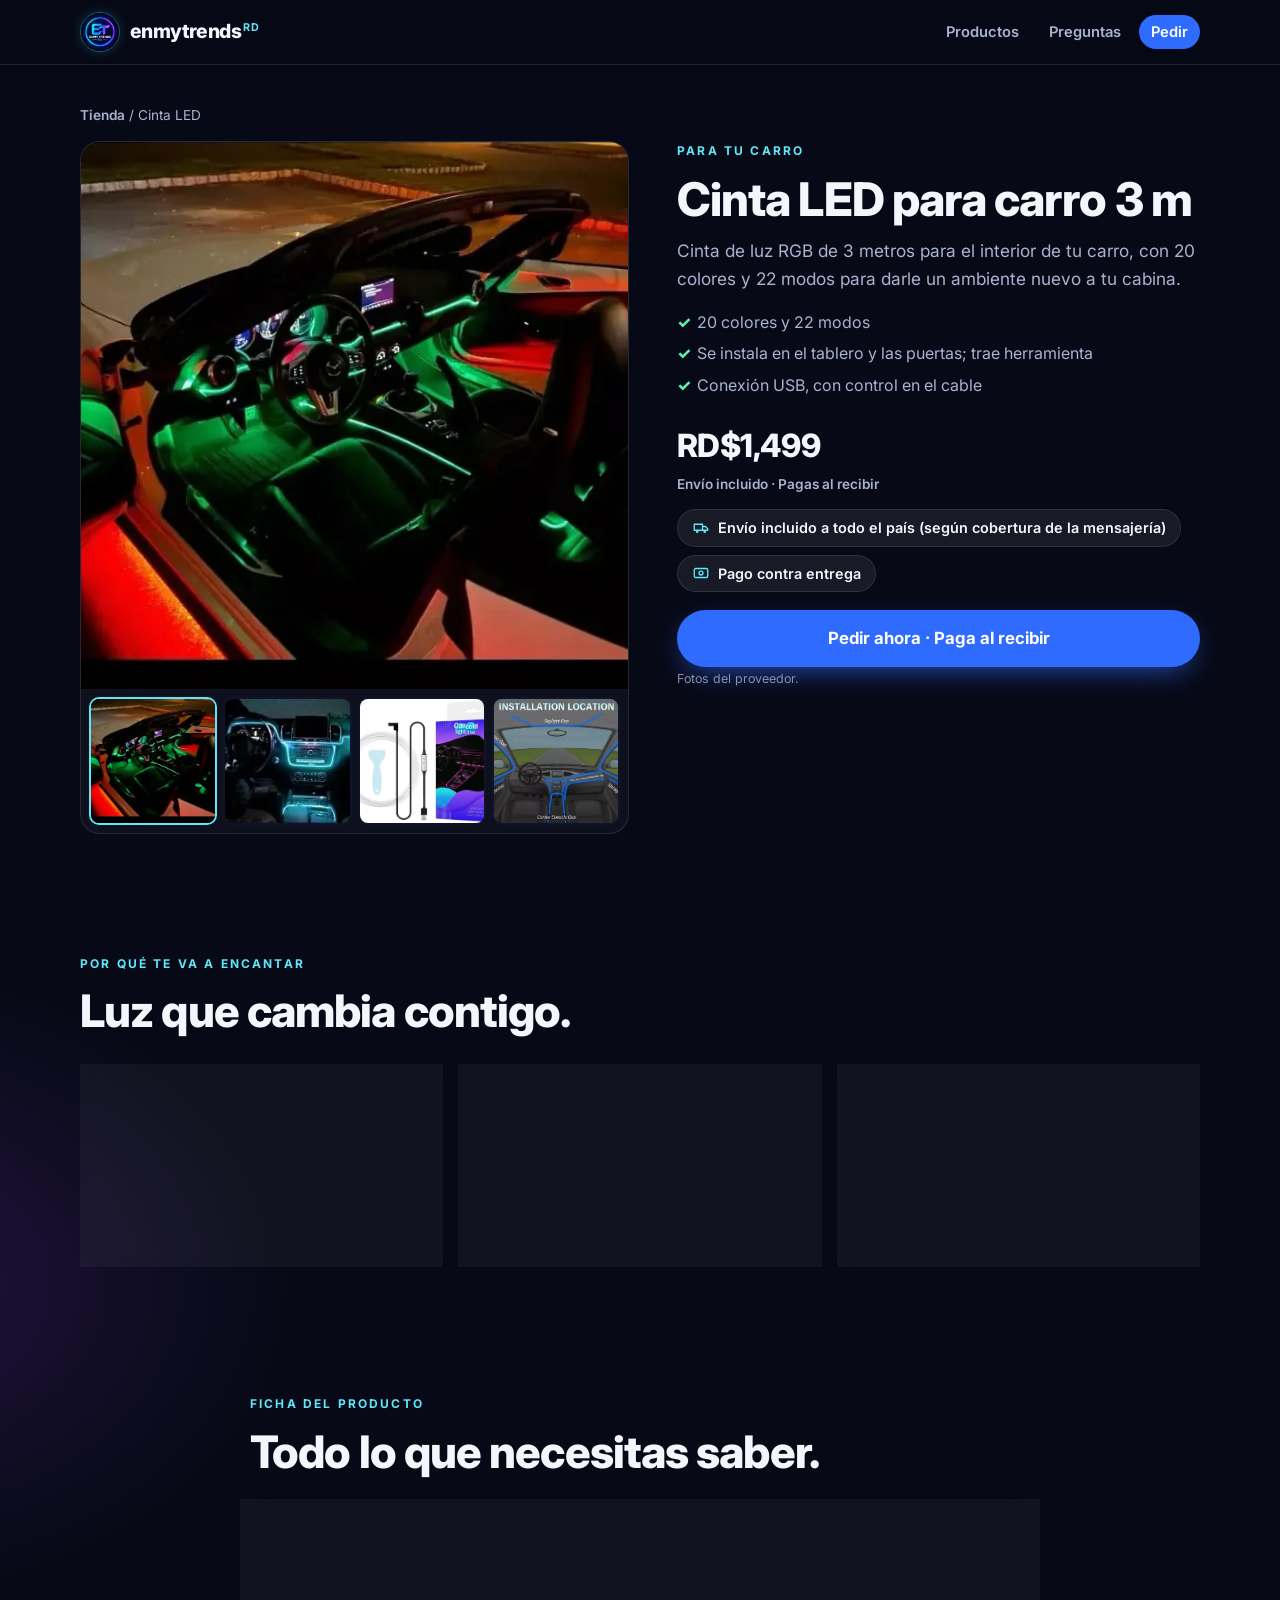
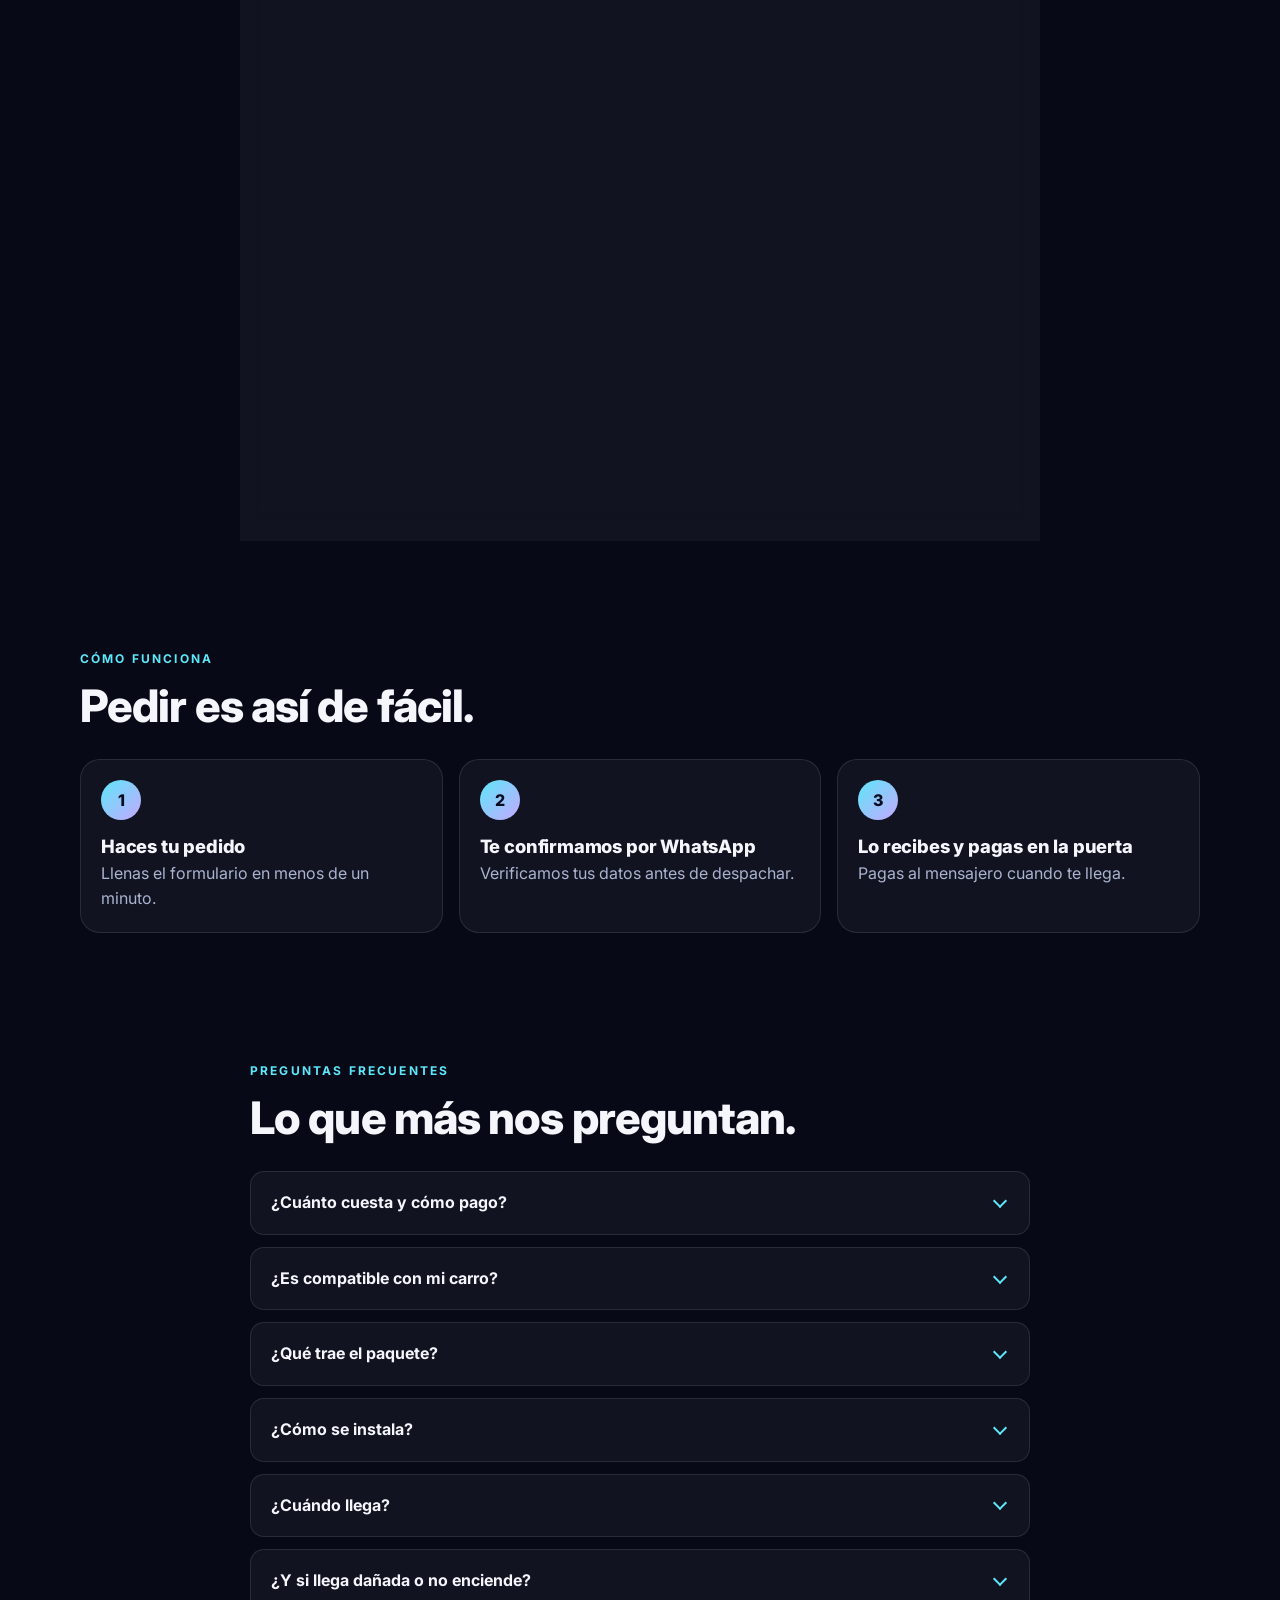
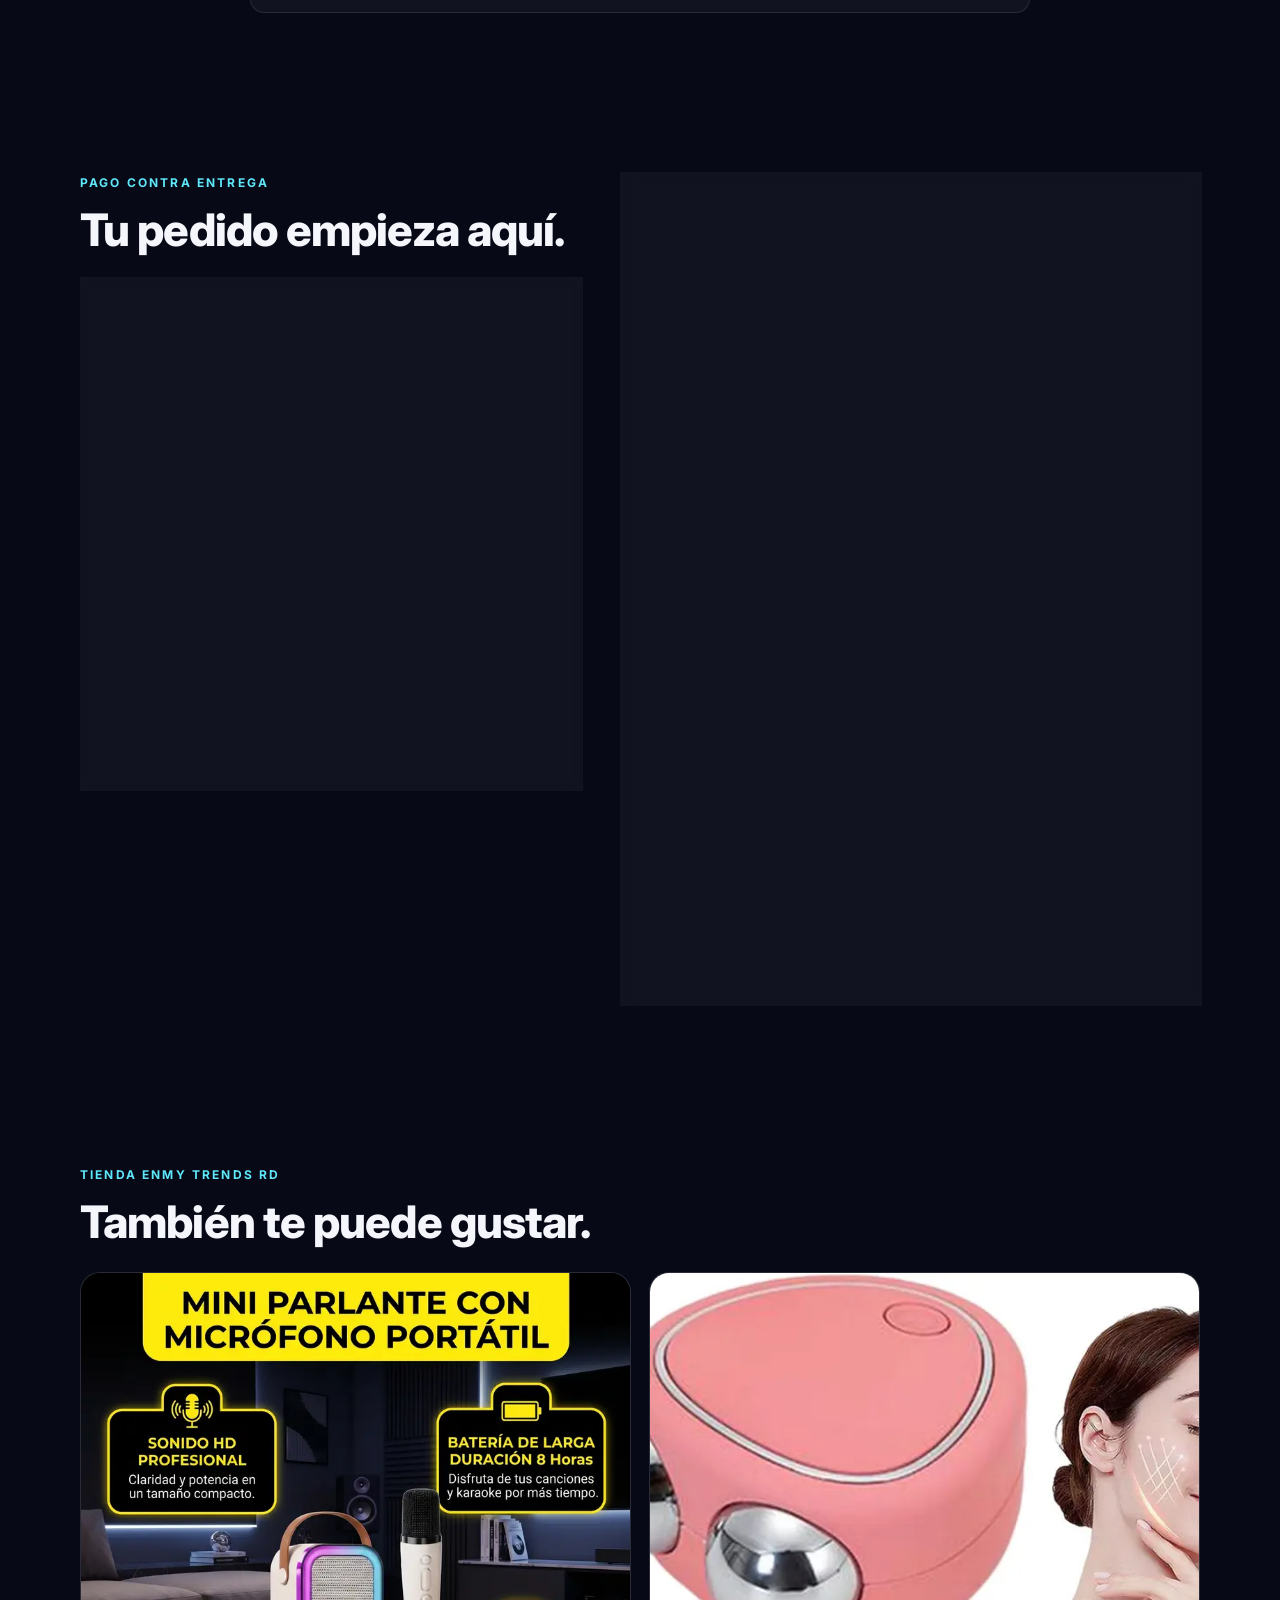
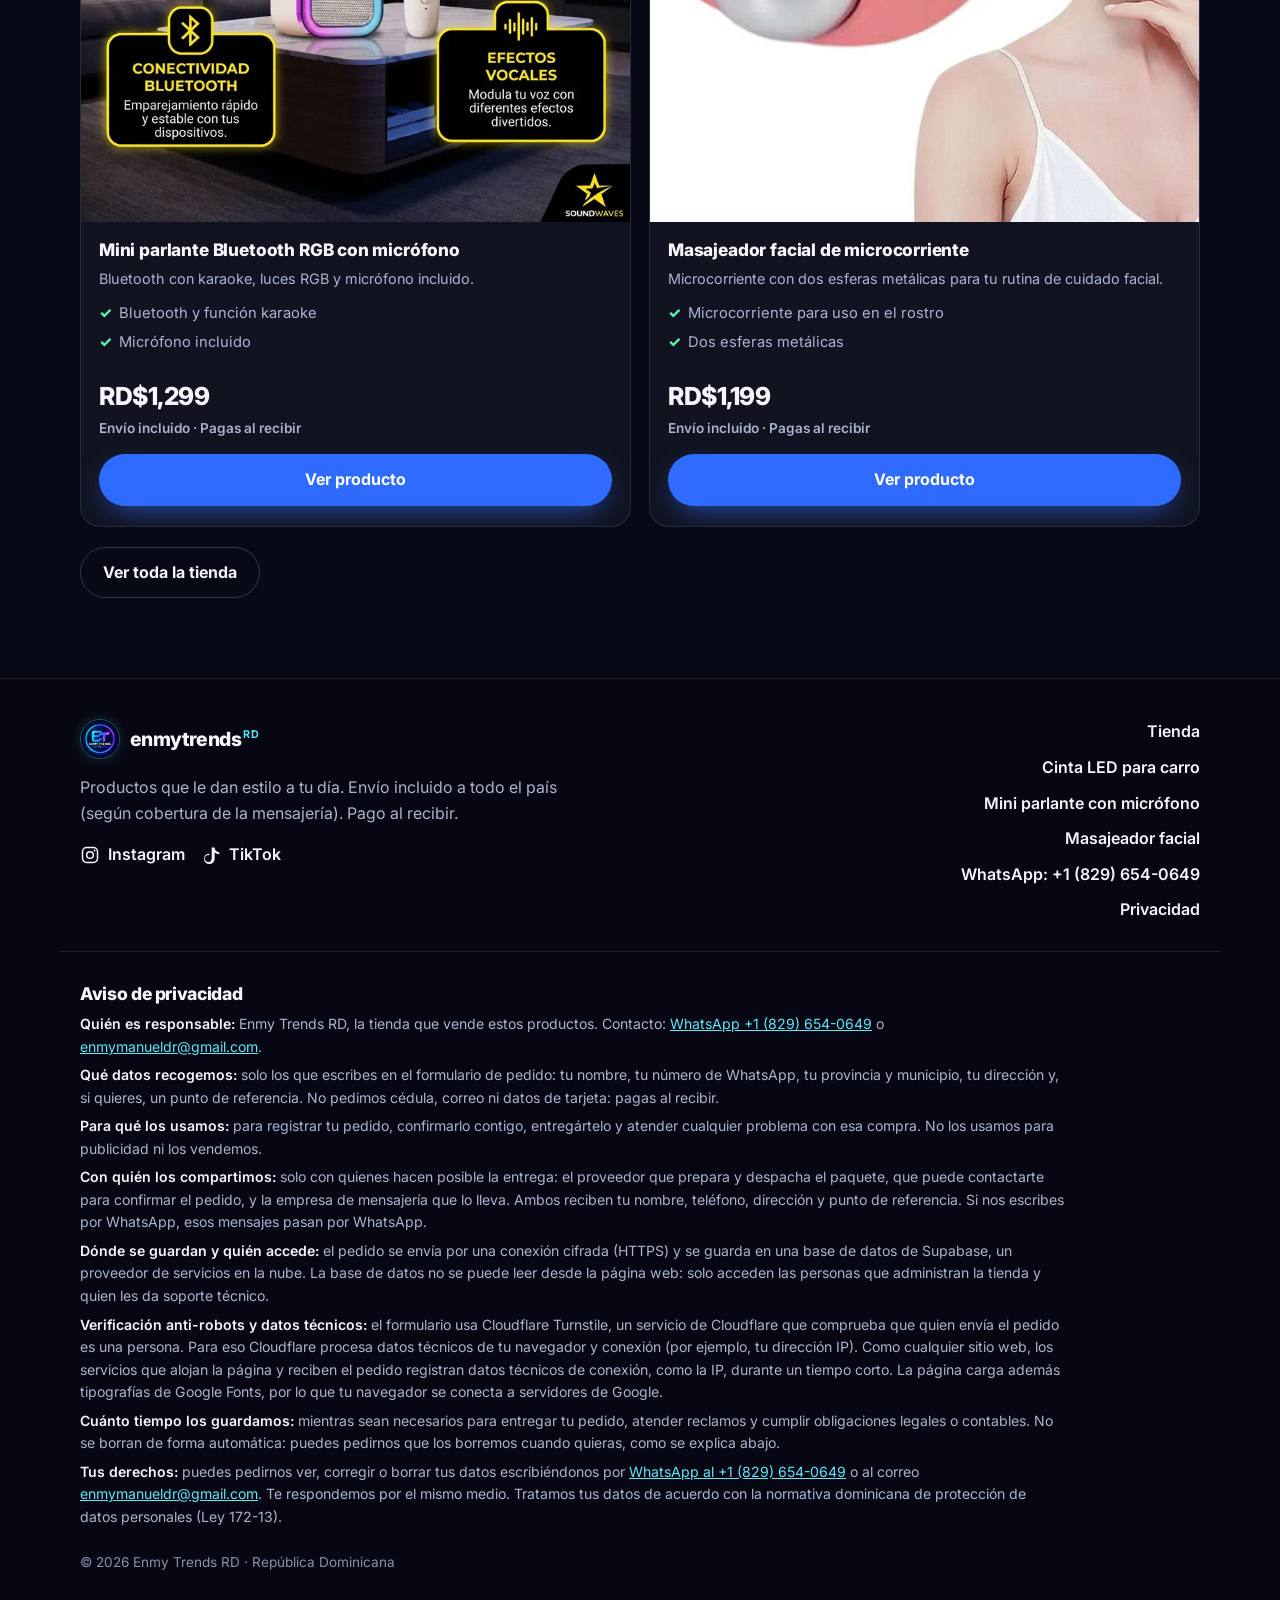
==== commit 6aebf3cd: "Unifica la promesa de envío, añade Instagram y TikTok en el pie y cambia la foto principal del parla" ====
--- a/cinta-led/index.html
+++ b/cinta-led/index.html
@@ -4,7 +4,7 @@
   <meta charset="utf-8">
   <meta name="viewport" content="width=device-width, initial-scale=1, viewport-fit=cover">
   <title>Cinta LED para carro 3 m RGB · RD$1,499 envío incluido | Enmy Trends RD</title>
-  <meta name="description" content="Cinta de luz RGB de 3 metros para el interior de tu carro: 20 colores y 22 modos, conexión USB. RD$1,499 con envío incluido y pago contra entrega en toda RD.">
+  <meta name="description" content="Cinta de luz RGB de 3 metros para el interior de tu carro: 20 colores y 22 modos, conexión USB. RD$1,499. Envío incluido a todo el país (según cobertura de la mensajería). Pago contra entrega.">
   <meta name="robots" content="index, follow">
   <meta name="theme-color" content="#070916">
   <meta name="color-scheme" content="dark">
@@ -15,45 +15,67 @@
   <meta property="og:site_name" content="Enmy Trends RD">
   <meta property="og:url" content="https://enmytrendsrd.com/cinta-led/">
   <meta property="og:title" content="Cinta LED para carro 3 m RGB · RD$1,499 envío incluido | Enmy Trends RD">
-  <meta property="og:description" content="Cinta de luz RGB de 3 metros para el interior de tu carro: 20 colores y 22 modos, conexión USB. RD$1,499 con envío incluido y pago contra entrega en toda RD.">
+  <meta property="og:description" content="Cinta de luz RGB de 3 metros para el interior de tu carro: 20 colores y 22 modos, conexión USB. RD$1,499. Envío incluido a todo el país (según cobertura de la mensajería). Pago contra entrega.">
   <meta property="og:image" content="https://enmytrendsrd.com/assets/cinta-led-carro-interior.webp">
   <meta property="og:image:secure_url" content="https://enmytrendsrd.com/assets/cinta-led-carro-interior.webp">
   <meta property="og:image:alt" content="Interior de un carro de noche iluminado con líneas de luz verde en el tablero y las puertas">
   <meta name="twitter:card" content="summary_large_image">
   <meta name="twitter:title" content="Cinta LED para carro 3 m RGB · RD$1,499 envío incluido | Enmy Trends RD">
-  <meta name="twitter:description" content="Cinta de luz RGB de 3 metros para el interior de tu carro: 20 colores y 22 modos, conexión USB. RD$1,499 con envío incluido y pago contra entrega en toda RD.">
+  <meta name="twitter:description" content="Cinta de luz RGB de 3 metros para el interior de tu carro: 20 colores y 22 modos, conexión USB. RD$1,499. Envío incluido a todo el país (según cobertura de la mensajería). Pago contra entrega.">
   <meta name="twitter:image" content="https://enmytrendsrd.com/assets/cinta-led-carro-interior.webp">
   <meta name="twitter:image:alt" content="Interior de un carro de noche iluminado con líneas de luz verde en el tablero y las puertas">
 
   <script type="application/ld+json">
 {
   "@context": "https://schema.org",
-  "@type": "Product",
-  "name": "Cinta LED para carro 3 m",
-  "description": "Cinta de luz RGB de 3 metros para el interior de tu carro, con 20 colores y 22 modos para darle un ambiente nuevo a tu cabina.",
-  "image": [
-    "https://enmytrendsrd.com/assets/cinta-led-carro-interior.webp",
-    "https://enmytrendsrd.com/assets/cinta-led-colores.webp",
-    "https://enmytrendsrd.com/assets/cinta-led-contenido.webp",
-    "https://enmytrendsrd.com/assets/cinta-led-instalacion.webp"
-  ],
-  "sku": "TLC-001",
-  "brand": {
-    "@type": "Brand",
-    "name": "Enmy Trends RD"
-  },
-  "offers": {
-    "@type": "Offer",
-    "url": "https://enmytrendsrd.com/cinta-led/",
-    "price": "1499",
-    "priceCurrency": "DOP",
-    "availability": "https://schema.org/InStock",
-    "itemCondition": "https://schema.org/NewCondition",
-    "seller": {
+  "@graph": [
+    {
+      "@type": "Product",
+      "name": "Cinta LED para carro 3 m",
+      "description": "Cinta de luz RGB de 3 metros para el interior de tu carro, con 20 colores y 22 modos para darle un ambiente nuevo a tu cabina.",
+      "image": [
+        "https://enmytrendsrd.com/assets/cinta-led-carro-interior.webp",
+        "https://enmytrendsrd.com/assets/cinta-led-colores.webp",
+        "https://enmytrendsrd.com/assets/cinta-led-contenido.webp",
+        "https://enmytrendsrd.com/assets/cinta-led-instalacion.webp"
+      ],
+      "sku": "TLC-001",
+      "brand": {
+        "@type": "Brand",
+        "name": "Enmy Trends RD"
+      },
+      "offers": {
+        "@type": "Offer",
+        "url": "https://enmytrendsrd.com/cinta-led/",
+        "price": "1499",
+        "priceCurrency": "DOP",
+        "availability": "https://schema.org/InStock",
+        "itemCondition": "https://schema.org/NewCondition",
+        "seller": {
+          "@type": "Organization",
+          "name": "Enmy Trends RD",
+          "url": "https://enmytrendsrd.com/",
+          "telephone": "+1-829-654-0649",
+          "areaServed": "DO",
+          "sameAs": [
+            "https://www.instagram.com/enmytrends/",
+            "https://www.tiktok.com/@enmytrends"
+          ]
+        }
+      }
+    },
+    {
       "@type": "Organization",
-      "name": "Enmy Trends RD"
+      "name": "Enmy Trends RD",
+      "url": "https://enmytrendsrd.com/",
+      "telephone": "+1-829-654-0649",
+      "areaServed": "DO",
+      "sameAs": [
+        "https://www.instagram.com/enmytrends/",
+        "https://www.tiktok.com/@enmytrends"
+      ]
     }
-  }
+  ]
 }
   </script>
 
@@ -68,7 +90,7 @@
   <link href="https://fonts.googleapis.com/css2?family=Inter:wght@400;500;600;700;800&display=swap" rel="stylesheet">
   <link rel="preload" as="image" href="/assets/logo-enmytrends.webp" type="image/webp">
   <link rel="preload" as="image" href="/assets/cinta-led-carro-interior.webp" type="image/webp">
-  <link rel="stylesheet" href="/styles.css?v=20261110c">
+  <link rel="stylesheet" href="/styles.css?v=20261110d">
 </head>
 <body data-producto="led-auto-rgb">
   <a class="skip-link" href="#contenido">Saltar al contenido</a>
@@ -133,7 +155,7 @@
             </ul>
             <p class="product-price"><strong>RD$1,499</strong> <span>Envío incluido · Pagas al recibir</span></p>
             <ul class="chips" aria-label="Condiciones">
-            <li class="chip"><svg aria-hidden="true" viewBox="0 0 24 24"><path d="M3 7h11v8H3zM14 10h4l3 3v2h-7z" fill="none" stroke="currentColor" stroke-width="1.8" stroke-linejoin="round"/><circle cx="7" cy="17" r="1.8" fill="currentColor"/><circle cx="17" cy="17" r="1.8" fill="currentColor"/></svg>Envío incluido a toda RD</li>
+            <li class="chip"><svg aria-hidden="true" viewBox="0 0 24 24"><path d="M3 7h11v8H3zM14 10h4l3 3v2h-7z" fill="none" stroke="currentColor" stroke-width="1.8" stroke-linejoin="round"/><circle cx="7" cy="17" r="1.8" fill="currentColor"/><circle cx="17" cy="17" r="1.8" fill="currentColor"/></svg>Envío incluido a todo el país (según cobertura de la mensajería)</li>
             <li class="chip"><svg aria-hidden="true" viewBox="0 0 24 24"><rect x="3" y="6" width="18" height="12" rx="2" fill="none" stroke="currentColor" stroke-width="1.8"/><circle cx="12" cy="12" r="2.6" fill="none" stroke="currentColor" stroke-width="1.8"/></svg>Pago contra entrega</li>
           </ul>
             <a href="#pedido" class="btn btn-primary btn-lg btn-block" data-cta="hero"><span class="cta-long">Pedir ahora · Paga al recibir</span><span class="cta-short">Pedir ahora</span></a>
@@ -226,7 +248,7 @@
           </details>
           <details>
             <summary>¿Cuándo llega?</summary>
-            <p>El tiempo de entrega depende de tu provincia y de la cobertura de mensajería; te lo confirmamos por WhatsApp antes del envío. Tu pedido queda pendiente hasta que lo confirmemos contigo por WhatsApp.</p>
+            <p>Envío incluido a todo el país (según cobertura de la mensajería). El tiempo de entrega depende de tu provincia; te lo confirmamos por WhatsApp antes del envío. Tu pedido queda pendiente hasta que lo confirmemos contigo por WhatsApp.</p>
           </details>
           <details>
             <summary>¿Y si llega dañada o no enciende?</summary>
@@ -255,7 +277,7 @@
               <li>Pagas al recibir</li>
               <li>Te confirmamos por WhatsApp</li>
             </ul>
-            <p class="summary-eta">El tiempo de entrega depende de tu provincia y de la cobertura de mensajería; te lo confirmamos por WhatsApp antes del envío.</p>
+            <p class="summary-eta">Envío incluido a todo el país (según cobertura de la mensajería). El tiempo de entrega depende de tu provincia; te lo confirmamos por WhatsApp antes del envío.</p>
           </div>
         </div>
 
@@ -378,7 +400,7 @@
 
           <article class="product-card" id="producto-parlante-rgb-micro">
             <a class="card-link" href="/parlante/" tabindex="-1" aria-hidden="true">
-              <img src="/assets/parlante-rgb-04.webp" width="499" height="500" alt="Mini parlante beige con asa, aro de luces RGB y micrófono incluido" loading="lazy" decoding="async">
+              <img src="/assets/parlante-rgb-01.webp" width="788" height="800" alt="Mini parlante con luces RGB y micrófono portátil sobre una mesa, en una sala" loading="lazy" decoding="async">
             </a>
             <div class="product-body">
               <h3><a href="/parlante/">Mini parlante Bluetooth RGB con micrófono</a></h3>
@@ -415,7 +437,11 @@
           <img class="logo-mark" src="/assets/logo-enmytrends.webp" width="256" height="256" alt="" decoding="async">
           <span class="logo-word">enmytrends<sup>RD</sup></span>
         </p>
-        <p class="footer-text">Productos que le dan estilo a tu día. Envío incluido y pago al recibir en República Dominicana, sujeto a cobertura.</p>
+        <p class="footer-text">Productos que le dan estilo a tu día. Envío incluido a todo el país (según cobertura de la mensajería). Pago al recibir.</p>
+        <ul class="footer-social">
+          <li><a href="https://www.instagram.com/enmytrends/" target="_blank" rel="noopener" aria-label="Enmy Trends en Instagram"><svg aria-hidden="true" viewBox="0 0 24 24" width="20" height="20"><rect x="3" y="3" width="18" height="18" rx="5" fill="none" stroke="currentColor" stroke-width="1.8"/><circle cx="12" cy="12" r="4" fill="none" stroke="currentColor" stroke-width="1.8"/><circle cx="17.5" cy="6.5" r="1.2" fill="currentColor"/></svg><span>Instagram</span></a></li>
+          <li><a href="https://www.tiktok.com/@enmytrends" target="_blank" rel="noopener" aria-label="Enmy Trends en TikTok"><svg aria-hidden="true" viewBox="0 0 24 24" width="20" height="20"><path fill="currentColor" d="M14.2 3h2.15A6.2 6.2 0 0 0 22 8.7V11a8.3 8.3 0 0 1-5.65-2.15V16.4A6.4 6.4 0 1 1 10 10.1v2.25a4.15 4.15 0 1 0 2.85 3.95V3z"/></svg><span>TikTok</span></a></li>
+        </ul>
       </div>
       <ul class="footer-links">
         <li><a href="/">Tienda</a></li>
@@ -423,7 +449,6 @@
         <li><a href="/parlante/">Mini parlante con micrófono</a></li>
         <li><a href="/masajeador/">Masajeador facial</a></li>
         <li><a class="wa-link" href="https://wa.me/18296540649" target="_blank" rel="noopener">WhatsApp: +1 (829) 654-0649</a></li>
-        <li id="instagram-item" hidden><a id="instagram-link" href="#" target="_blank" rel="noopener">Instagram</a></li>
         <li><a href="#privacidad">Privacidad</a></li>
       </ul>
     </div>
@@ -448,7 +473,7 @@
     <a href="#pedido" class="btn btn-primary" data-cta="sticky"><span class="cta-long">Pedir ahora · Paga al recibir</span><span class="cta-short">Pedir ahora</span></a>
   </div>
 
-  <script src="/locations.js?v=20261110c" defer></script>
-  <script src="/script.js?v=20261110c" defer></script>
+  <script src="/locations.js?v=20261110d" defer></script>
+  <script src="/script.js?v=20261110d" defer></script>
 </body>
 </html>
--- a/styles.css
+++ b/styles.css
@@ -65,8 +65,8 @@
 .nw{white-space:nowrap}
 [id]{scroll-margin-top:76px}
 .chips{display:flex;flex-wrap:wrap;gap:8px;list-style:none;padding:0;margin:0 0 24px}
-.chip{display:inline-flex;align-items:center;gap:8px;padding:8px 14px;border-radius:999px;background:var(--surface-2);border:1px solid var(--border);font-size:.9rem;font-weight:600}
-.chip svg{width:18px;height:18px;color:var(--cyan)}
+.chip{display:inline-flex;align-items:center;gap:8px;padding:8px 14px;border-radius:22px;background:var(--surface-2);border:1px solid var(--border);font-size:.9rem;font-weight:600;white-space:normal;max-width:100%;line-height:1.35}
+.chip svg{width:18px;height:18px;flex:0 0 18px;color:var(--cyan)}
 .hero-media{position:relative;margin:0}
 .hero-media img{position:relative;width:100%;border-radius:24px;border:1px solid var(--border);aspect-ratio:800/638;object-fit:cover;box-shadow:0 30px 80px -30px rgba(0,0,0,.8)}
 .hero-glow{position:absolute;inset:0;background:radial-gradient(closest-side,rgba(94,231,249,.25),rgba(140,90,255,.18) 55%,transparent);filter:blur(30px);z-index:0}
@@ -364,7 +364,7 @@
   .hero-mosaic .hero-glow{inset:-8%;opacity:.9}
   .hero-mosaic img{position:relative;width:100%;height:100%;object-fit:cover;border-radius:20px;border:1px solid var(--border);aspect-ratio:auto;box-shadow:0 24px 60px -28px rgba(0,0,0,.8)}
   .hero-mosaic img:first-of-type{grid-row:1/-1;min-height:420px}
-  .hero-copy .chips{flex-wrap:nowrap}
+  .hero-copy .chips{flex-wrap:wrap}
 }
 @media (max-width:959px){
   .hero-mosaic{display:none}
@@ -403,3 +403,12 @@
   .pdp-grid{grid-template-columns:1.05fr 1fr;gap:48px}
   .pdp .pgallery{position:sticky;top:88px}
 }
+
+/* v16: redes en el pie y chip de envío que puede partir en dos líneas */
+.footer-social{list-style:none;padding:0;margin:16px 0 0;display:flex;flex-wrap:wrap;gap:10px 16px}
+.footer-social a{display:inline-flex;align-items:center;gap:8px;color:var(--text);text-decoration:none;font-weight:600}
+.footer-social a:hover,.footer-social a:focus-visible{color:var(--cyan)}
+.footer-social svg{width:20px;height:20px;flex:0 0 20px}
+@media (min-width:768px){
+  .footer-social{justify-content:flex-start}
+}
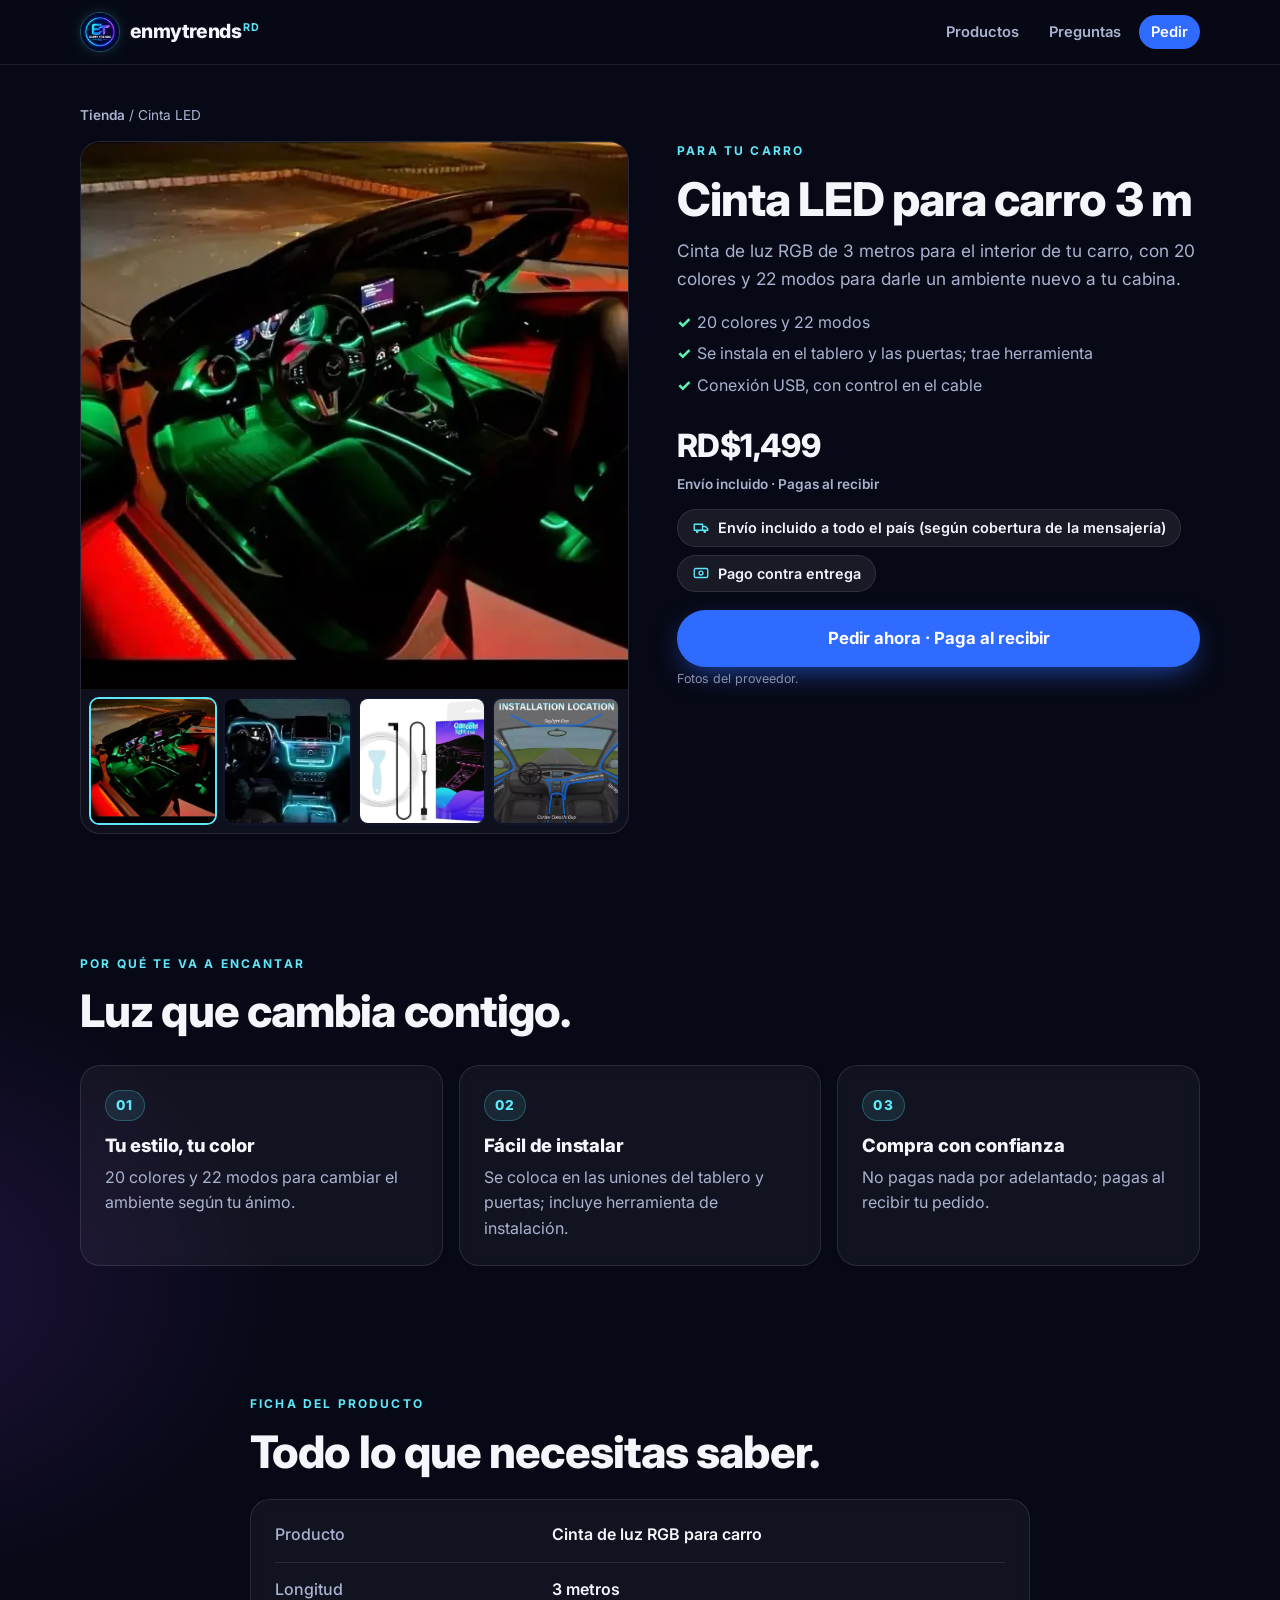
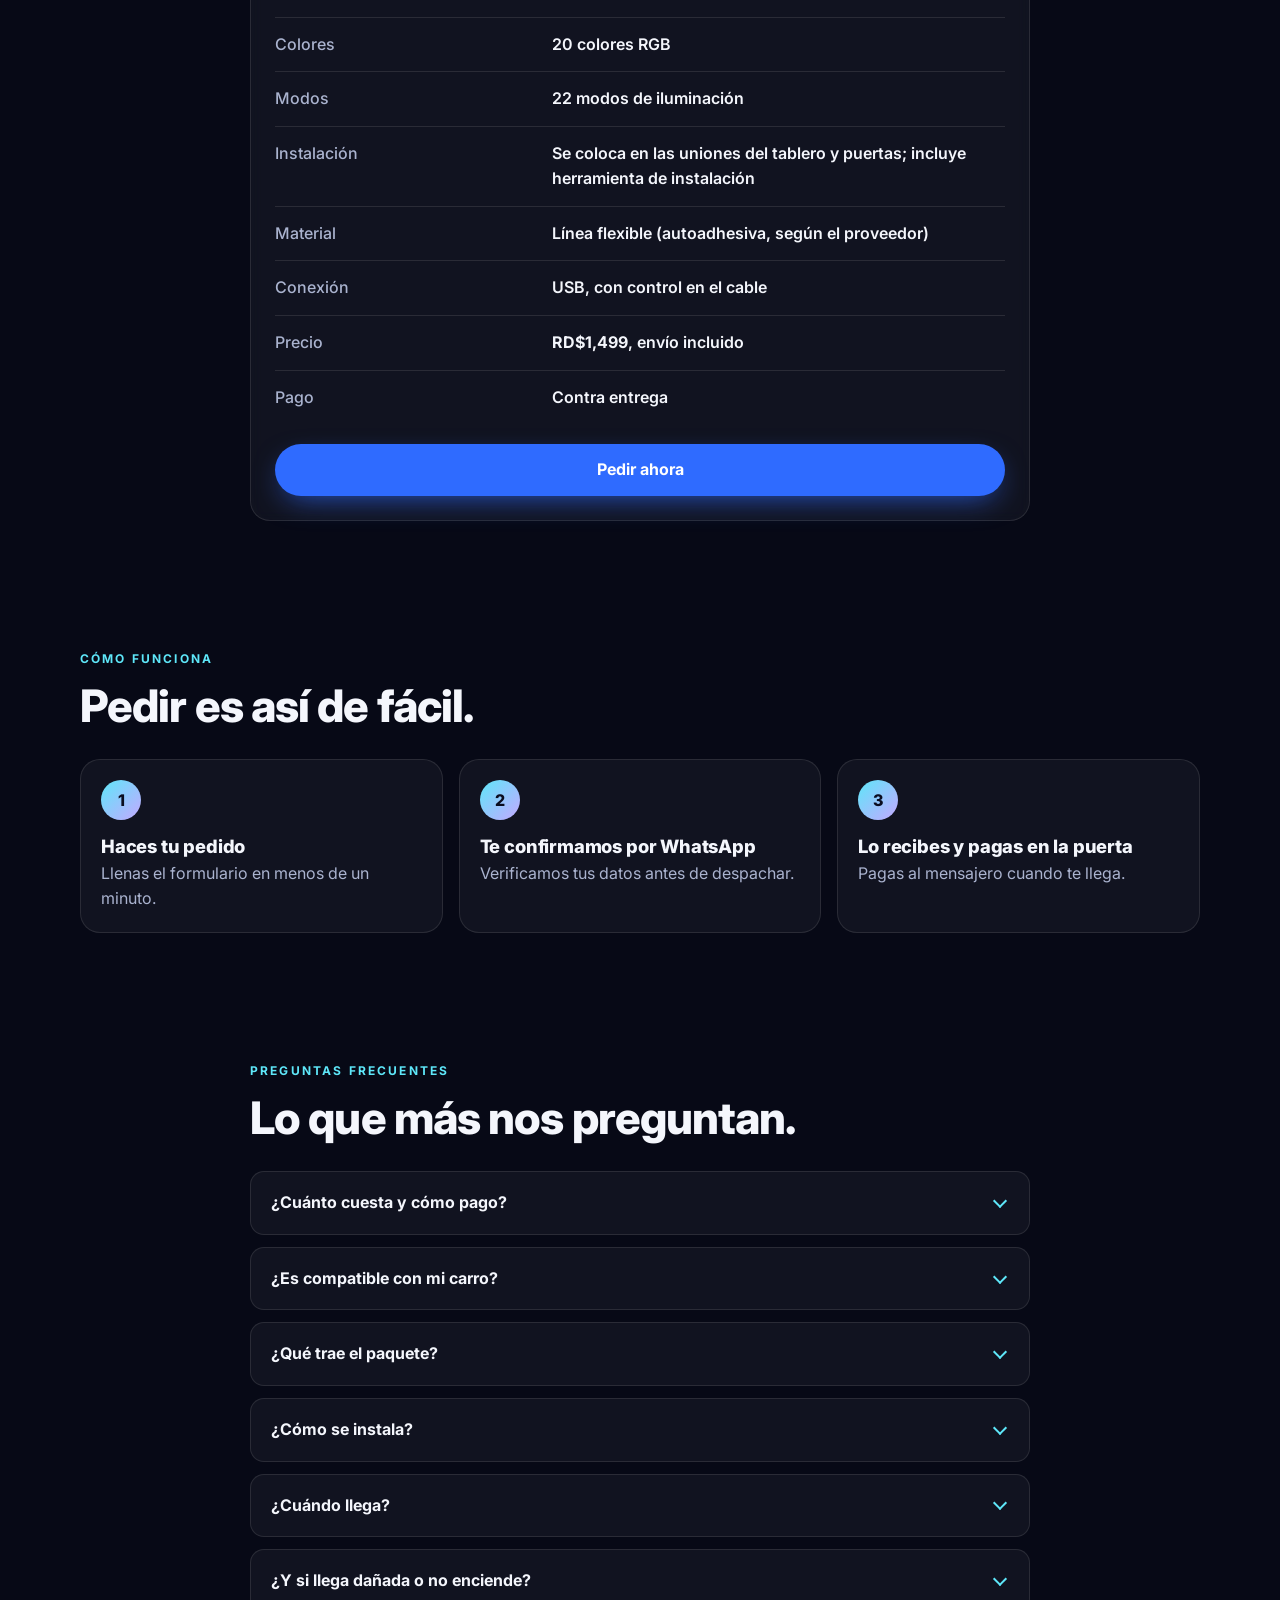
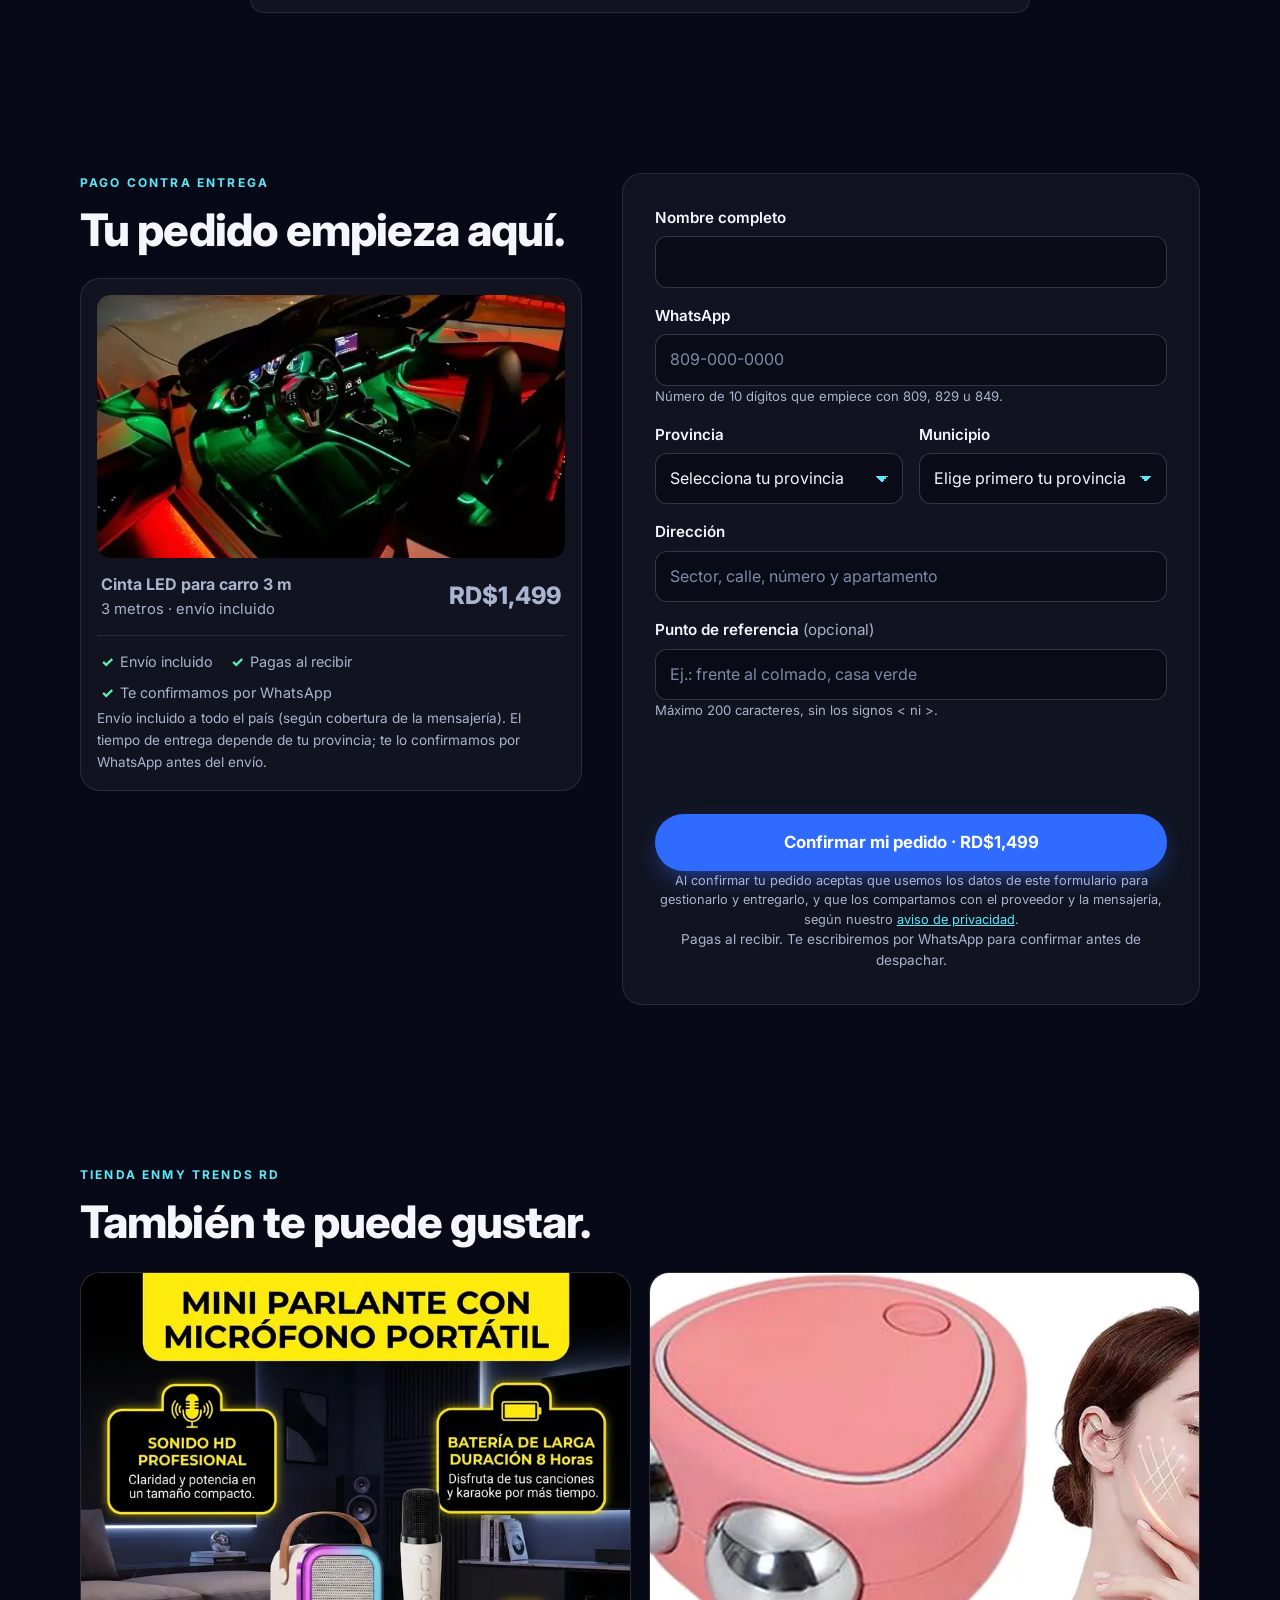
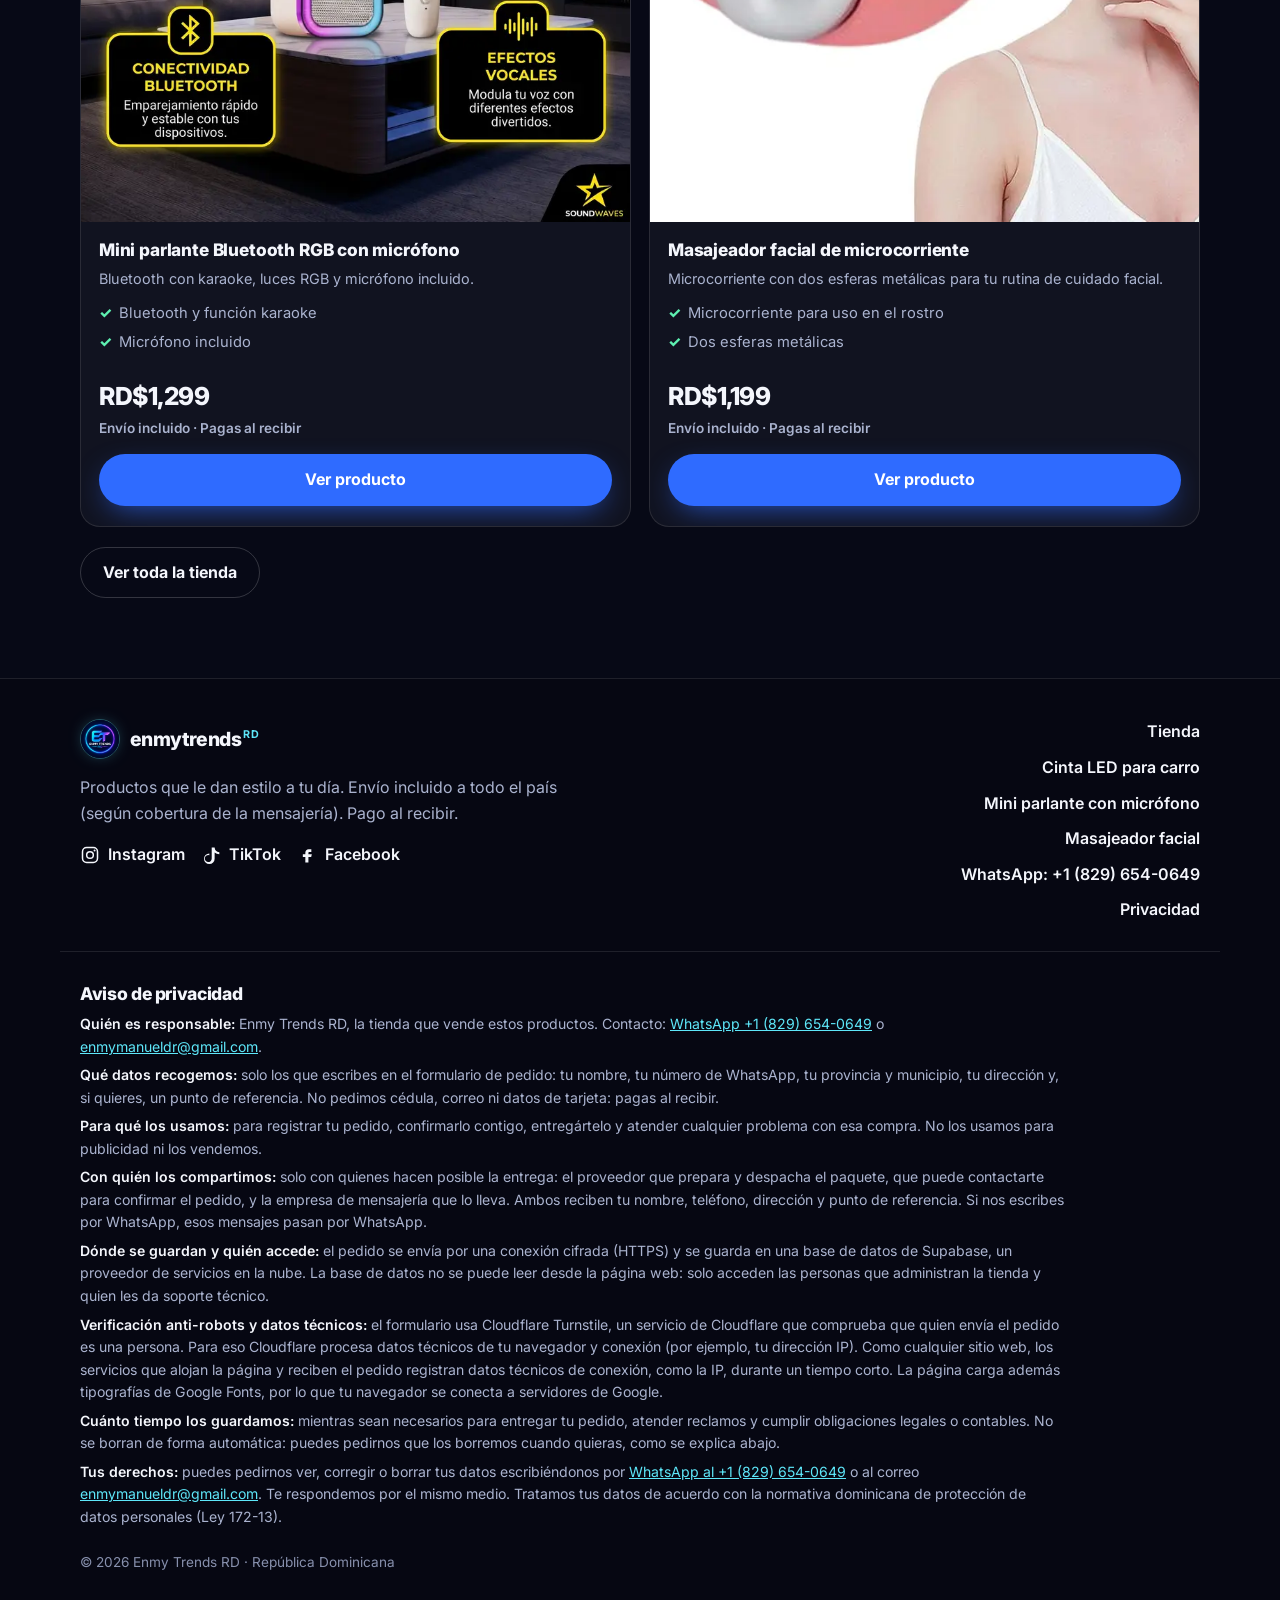
==== commit 68bd90b3: "Añade el enlace de Facebook al pie y al JSON-LD. La página https://www.facebook.com/profile.php?id=6" ====
--- a/cinta-led/index.html
+++ b/cinta-led/index.html
@@ -59,7 +59,8 @@
           "areaServed": "DO",
           "sameAs": [
             "https://www.instagram.com/enmytrends/",
-            "https://www.tiktok.com/@enmytrends"
+            "https://www.tiktok.com/@enmytrends",
+            "https://www.facebook.com/profile.php?id=61596457679814"
           ]
         }
       }
@@ -72,7 +73,8 @@
       "areaServed": "DO",
       "sameAs": [
         "https://www.instagram.com/enmytrends/",
-        "https://www.tiktok.com/@enmytrends"
+        "https://www.tiktok.com/@enmytrends",
+        "https://www.facebook.com/profile.php?id=61596457679814"
       ]
     }
   ]
@@ -90,7 +92,7 @@
   <link href="https://fonts.googleapis.com/css2?family=Inter:wght@400;500;600;700;800&display=swap" rel="stylesheet">
   <link rel="preload" as="image" href="/assets/logo-enmytrends.webp" type="image/webp">
   <link rel="preload" as="image" href="/assets/cinta-led-carro-interior.webp" type="image/webp">
-  <link rel="stylesheet" href="/styles.css?v=20261110d">
+  <link rel="stylesheet" href="/styles.css?v=20261110e">
 </head>
 <body data-producto="led-auto-rgb">
   <a class="skip-link" href="#contenido">Saltar al contenido</a>
@@ -441,6 +443,7 @@
         <ul class="footer-social">
           <li><a href="https://www.instagram.com/enmytrends/" target="_blank" rel="noopener" aria-label="Enmy Trends en Instagram"><svg aria-hidden="true" viewBox="0 0 24 24" width="20" height="20"><rect x="3" y="3" width="18" height="18" rx="5" fill="none" stroke="currentColor" stroke-width="1.8"/><circle cx="12" cy="12" r="4" fill="none" stroke="currentColor" stroke-width="1.8"/><circle cx="17.5" cy="6.5" r="1.2" fill="currentColor"/></svg><span>Instagram</span></a></li>
           <li><a href="https://www.tiktok.com/@enmytrends" target="_blank" rel="noopener" aria-label="Enmy Trends en TikTok"><svg aria-hidden="true" viewBox="0 0 24 24" width="20" height="20"><path fill="currentColor" d="M14.2 3h2.15A6.2 6.2 0 0 0 22 8.7V11a8.3 8.3 0 0 1-5.65-2.15V16.4A6.4 6.4 0 1 1 10 10.1v2.25a4.15 4.15 0 1 0 2.85 3.95V3z"/></svg><span>TikTok</span></a></li>
+          <li><a href="https://www.facebook.com/profile.php?id=61596457679814" target="_blank" rel="noopener" aria-label="Enmy Trends en Facebook"><svg aria-hidden="true" viewBox="0 0 24 24" width="20" height="20"><path fill="currentColor" d="M14 8.5h3.2V5h-3.2C11.7 5 10 6.7 10 9.2V11H7v3.5h3V21h3.7v-6.5H17L17.8 11H13.7V9.2c0-.5.3-.7.8-.7z"/></svg><span>Facebook</span></a></li>
         </ul>
       </div>
       <ul class="footer-links">
@@ -473,7 +476,7 @@
     <a href="#pedido" class="btn btn-primary" data-cta="sticky"><span class="cta-long">Pedir ahora · Paga al recibir</span><span class="cta-short">Pedir ahora</span></a>
   </div>
 
-  <script src="/locations.js?v=20261110d" defer></script>
-  <script src="/script.js?v=20261110d" defer></script>
+  <script src="/locations.js?v=20261110e" defer></script>
+  <script src="/script.js?v=20261110e" defer></script>
 </body>
 </html>
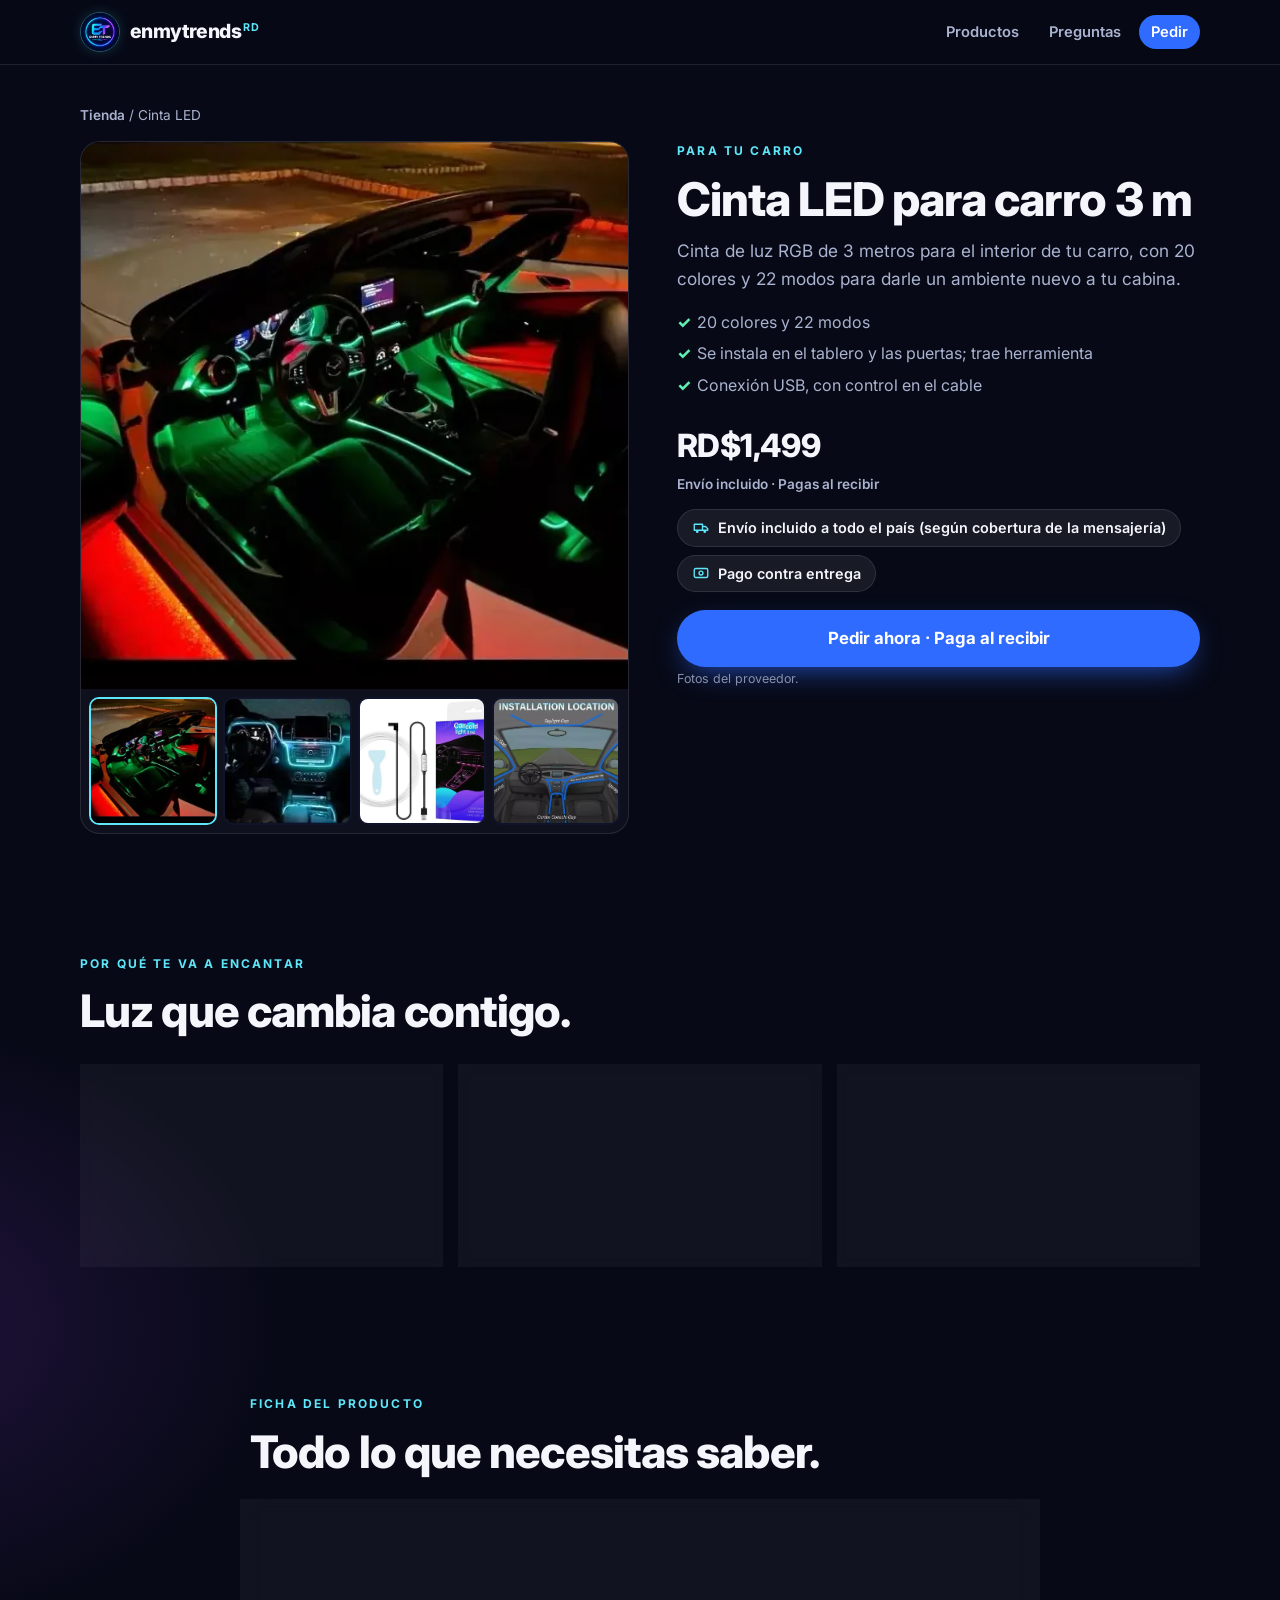
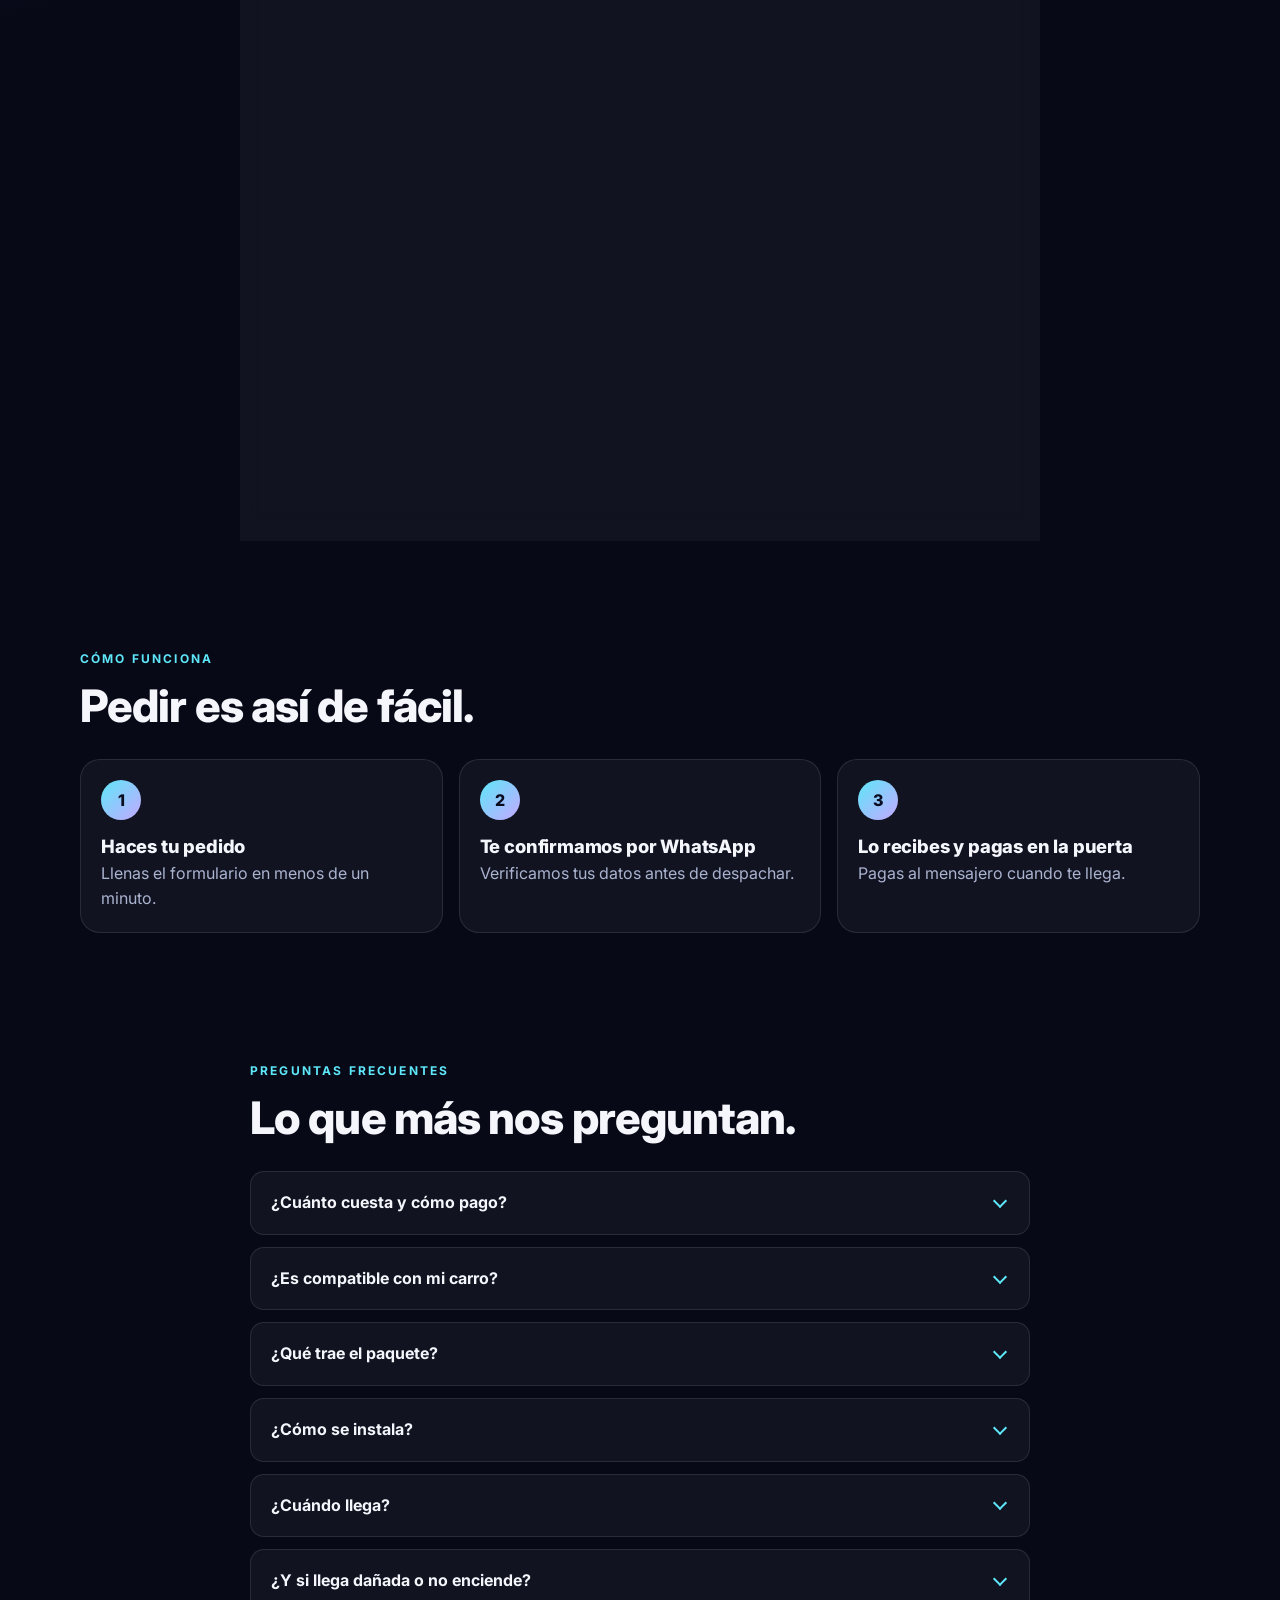
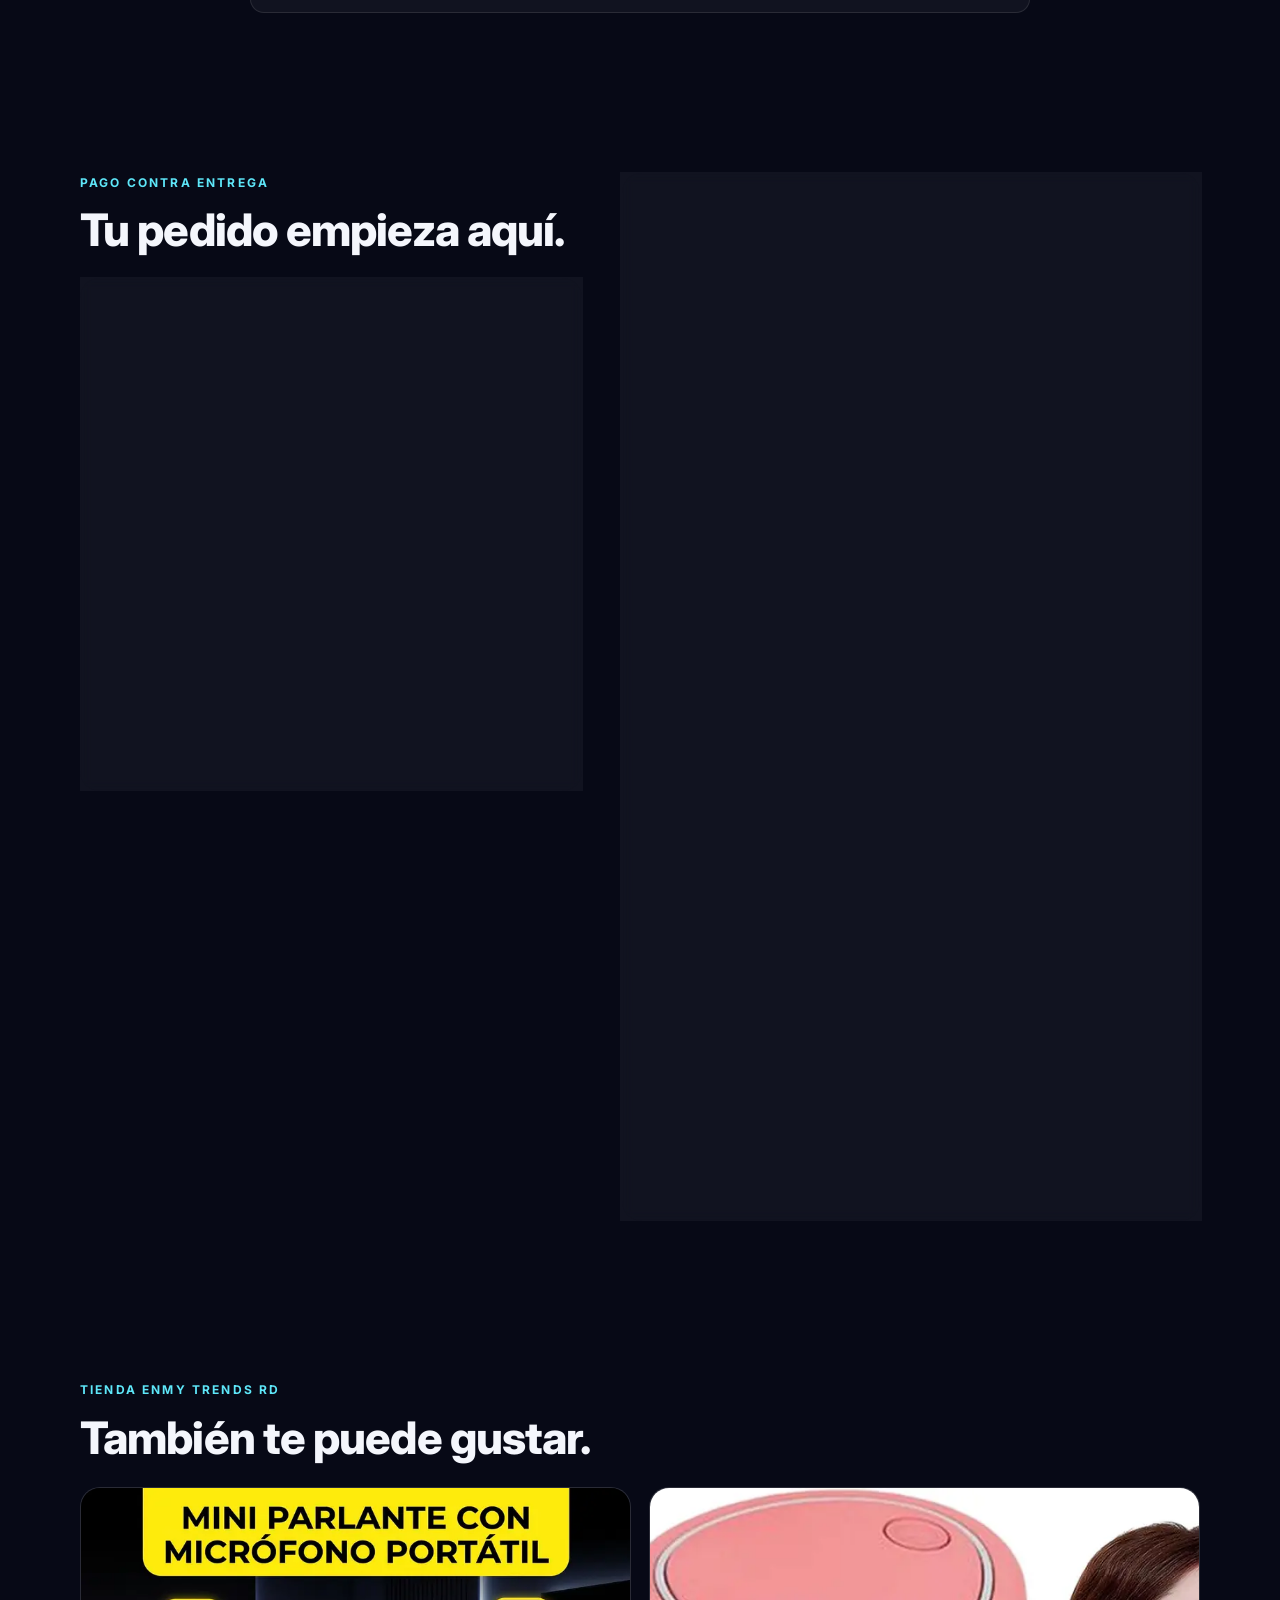
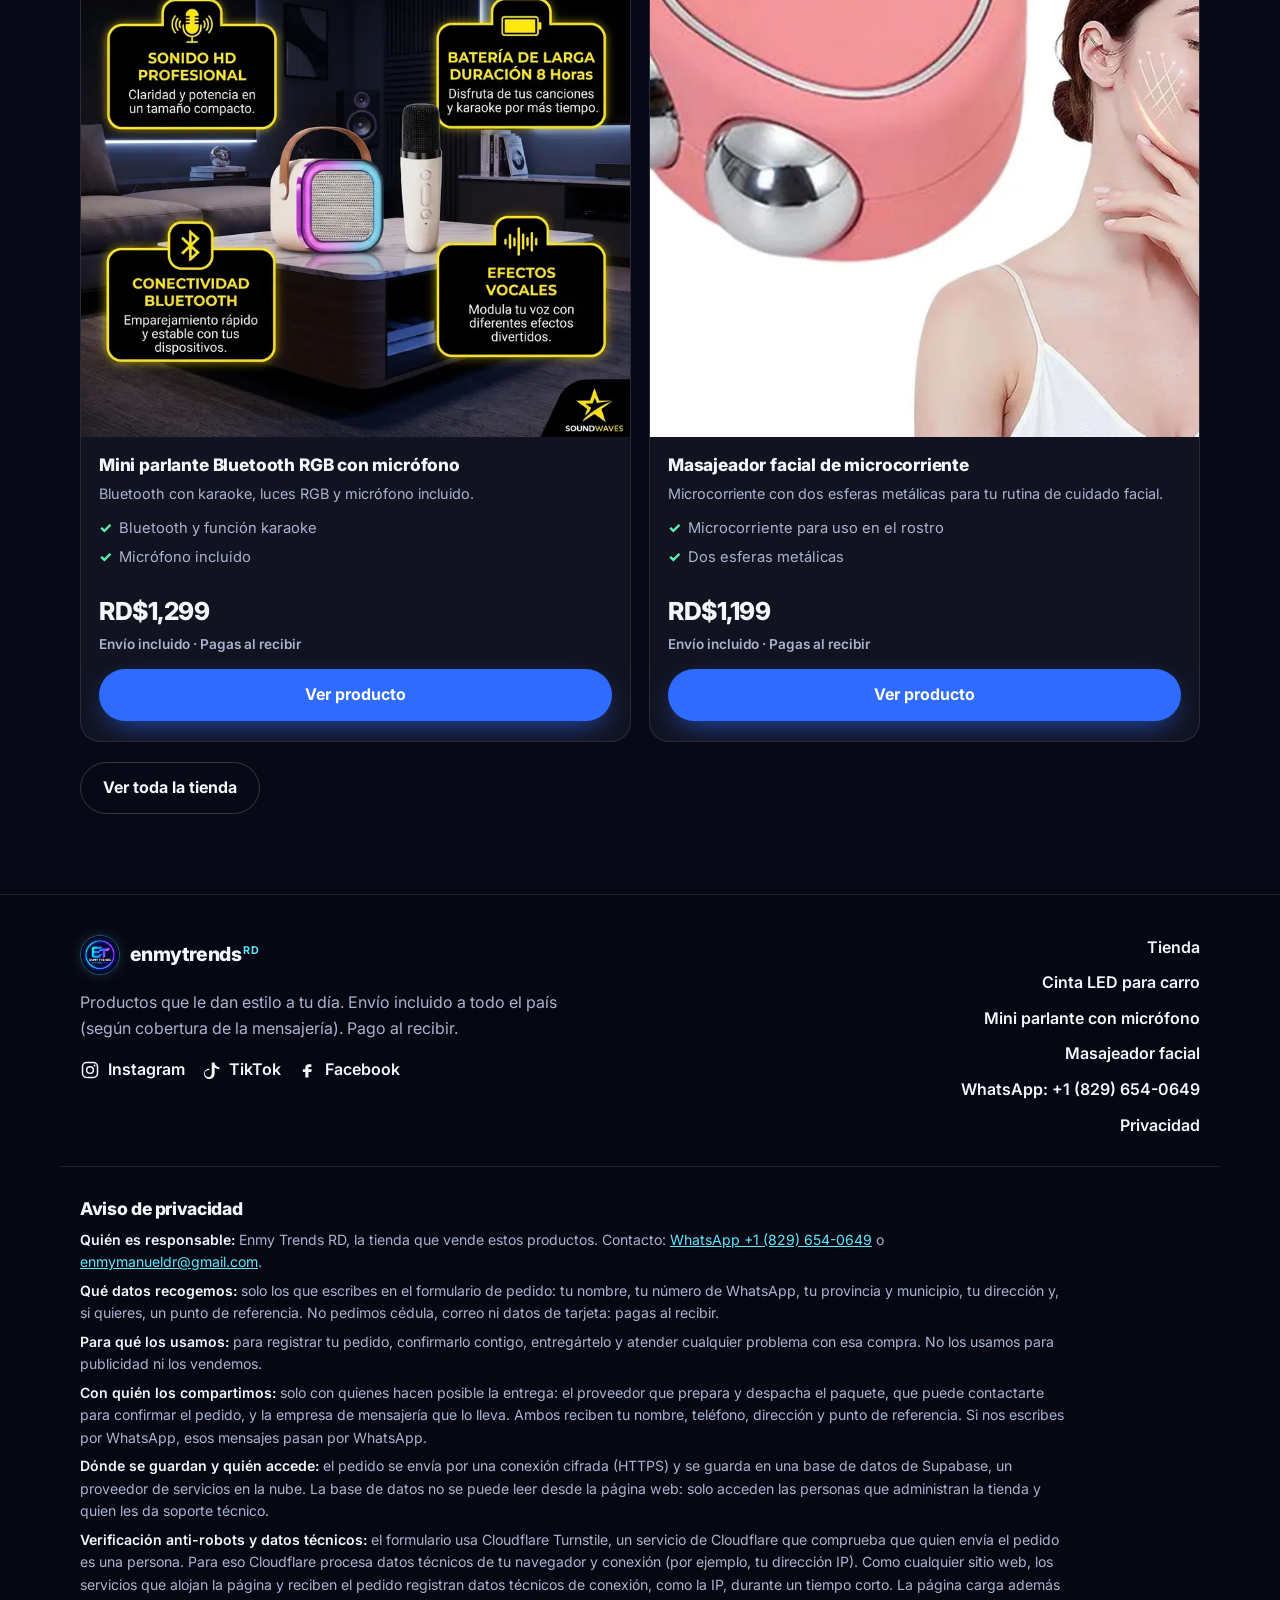
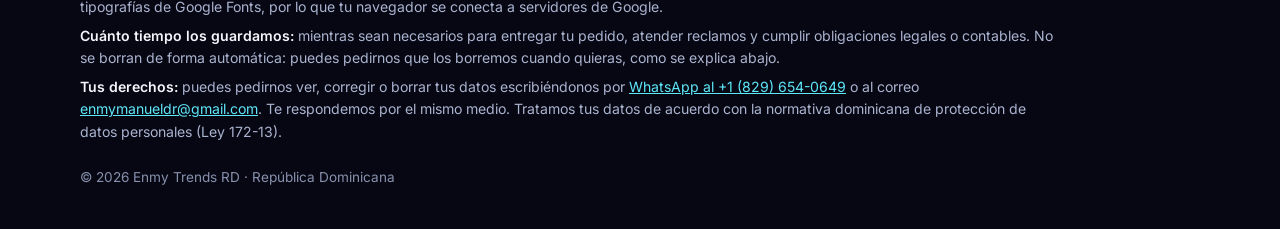
==== commit df0e0458: "Añade el selector de cantidad (1 a 5) al formulario y muestra el total. Cache-busting v=20261111a." ====
--- a/cinta-led/index.html
+++ b/cinta-led/index.html
@@ -92,7 +92,7 @@
   <link href="https://fonts.googleapis.com/css2?family=Inter:wght@400;500;600;700;800&display=swap" rel="stylesheet">
   <link rel="preload" as="image" href="/assets/logo-enmytrends.webp" type="image/webp">
   <link rel="preload" as="image" href="/assets/cinta-led-carro-interior.webp" type="image/webp">
-  <link rel="stylesheet" href="/styles.css?v=20261110e">
+  <link rel="stylesheet" href="/styles.css?v=20261111a">
 </head>
 <body data-producto="led-auto-rgb">
   <a class="skip-link" href="#contenido">Saltar al contenido</a>
@@ -294,6 +294,16 @@
           <form id="order-form" novalidate>
             <fieldset class="order-fields" id="order-fields" disabled>
             <legend class="sr-only">Datos de entrega</legend>
+            <div class="field qty-field">
+              <label id="qty-label" for="f-cantidad">Cantidad</label>
+              <div class="qty-control" role="group" aria-labelledby="qty-label">
+                <button type="button" class="qty-btn" id="qty-minus" aria-label="Quitar una unidad" aria-controls="f-cantidad" disabled>−</button>
+                <input id="f-cantidad" name="cantidad" type="number" inputmode="numeric" min="1" max="5" step="1" value="1" required autocomplete="off" aria-describedby="h-cantidad e-cantidad">
+                <button type="button" class="qty-btn" id="qty-plus" aria-label="Agregar una unidad" aria-controls="f-cantidad">+</button>
+              </div>
+              <p class="hint" id="h-cantidad">Máximo 5 unidades por pedido. Para más, <a class="wa-link" href="https://wa.me/18296540649" target="_blank" rel="noopener">escríbenos por WhatsApp</a>.</p>
+              <p class="error" id="e-cantidad" aria-live="polite"></p>
+            </div>
             <div class="field">
               <label for="f-nombre">Nombre completo</label>
               <input id="f-nombre" name="nombre" type="text" autocomplete="name" required minlength="3" maxlength="100" aria-describedby="e-nombre">
@@ -365,7 +375,12 @@
               <p class="error" id="e-referencia" aria-live="polite"></p>
             </div>
             <div class="field turnstile-slot" id="turnstile-slot" hidden></div>
-            <button type="submit" class="btn btn-primary btn-block btn-lg" id="submit-btn" aria-describedby="consent-note">Pedidos muy pronto</button>
+            <p class="order-total" id="order-total" aria-live="polite">
+              <span class="order-total-label">Total</span>
+              <strong id="order-total-value">RD$1,499</strong>
+              <span class="order-total-note">envío incluido</span>
+            </p>
+            <button type="submit" class="btn btn-primary btn-block btn-lg" id="submit-btn" aria-describedby="order-total consent-note">Pedidos muy pronto</button>
             <p class="privacy-note consent-note" id="consent-note">Al confirmar tu pedido aceptas que usemos los datos de este formulario para gestionarlo y entregarlo, y que los compartamos con el proveedor y la mensajería, según nuestro <a href="#privacidad">aviso de privacidad</a>.</p>
             <p class="error" id="submit-error" role="alert"></p>
             </fieldset>
@@ -476,7 +491,7 @@
     <a href="#pedido" class="btn btn-primary" data-cta="sticky"><span class="cta-long">Pedir ahora · Paga al recibir</span><span class="cta-short">Pedir ahora</span></a>
   </div>
 
-  <script src="/locations.js?v=20261110e" defer></script>
-  <script src="/script.js?v=20261110e" defer></script>
+  <script src="/locations.js?v=20261111a" defer></script>
+  <script src="/script.js?v=20261111a" defer></script>
 </body>
 </html>
--- a/styles.css
+++ b/styles.css
@@ -245,7 +245,7 @@
 /* v3: audit fixes */
 .order-fields{border:0;margin:0;padding:0;min-width:0}
 .order-fields:disabled{opacity:.45}
-.order-fields:disabled input,.order-fields:disabled select,.order-fields:disabled .btn{cursor:not-allowed}
+.order-fields:disabled input,.order-fields:disabled select,.order-fields:disabled .btn,.order-fields:disabled .qty-btn{cursor:not-allowed}
 .order-fields:disabled .btn-primary{box-shadow:none;transform:none;background:#3a4469}
 .orders-closed{margin-bottom:20px;padding:16px 18px;border-radius:14px;background:linear-gradient(135deg,rgba(94,231,249,.10),rgba(196,168,255,.12));border:1px solid rgba(94,231,249,.30);text-align:center}
 .orders-closed p{margin:0;color:var(--muted)}
@@ -412,3 +412,21 @@
 @media (min-width:768px){
   .footer-social{justify-content:flex-start}
 }
+
+/* v17: selector de cantidad 1–5 */
+.qty-field{margin-bottom:20px}
+.qty-control{display:inline-flex;align-items:center;gap:6px;padding:4px;border:1px solid var(--border-2);border-radius:14px;background:rgba(5,7,18,.6);max-width:100%}
+.qty-btn{flex:none;box-sizing:border-box;width:48px;height:48px;min-width:48px;min-height:48px;padding:0;border:0;border-radius:10px;background:var(--surface-2);color:var(--text);font:inherit;font-size:1.45rem;font-weight:700;line-height:1;cursor:pointer;display:inline-flex;align-items:center;justify-content:center}
+.qty-btn:hover:not(:disabled){background:rgba(94,231,249,.16);color:var(--cyan)}
+.qty-btn:disabled{opacity:.38;cursor:not-allowed}
+.qty-control input[name="cantidad"],.qty-control #f-cantidad{width:3.4em;min-width:3.4em;min-height:48px;padding:0;margin:0;border:0;border-radius:8px;background:transparent;box-shadow:none;text-align:center;font-weight:800;font-size:1.2rem;font-variant-numeric:tabular-nums;-moz-appearance:textfield;appearance:textfield}
+.qty-control input[name="cantidad"]:focus,.qty-control #f-cantidad:focus{outline:none;box-shadow:0 0 0 3px rgba(94,231,249,.25)}
+.qty-control input[name="cantidad"]::-webkit-outer-spin-button,
+.qty-control input[name="cantidad"]::-webkit-inner-spin-button{appearance:none;margin:0;-webkit-appearance:none}
+.order-total{display:flex;align-items:baseline;justify-content:space-between;flex-wrap:wrap;gap:6px 12px;margin:8px 0 14px;padding:14px 4px 4px;border-top:1px solid var(--border)}
+.order-total-label{font-weight:600;color:var(--muted)}
+.order-total strong,#order-total-value{font-size:1.5rem;font-weight:800;letter-spacing:-.02em}
+.order-total-note{color:var(--muted);font-size:.88rem;width:100%;margin:0}
+@media (max-width:359px){
+  .qty-btn{width:46px;height:46px;min-width:46px;min-height:46px}
+}
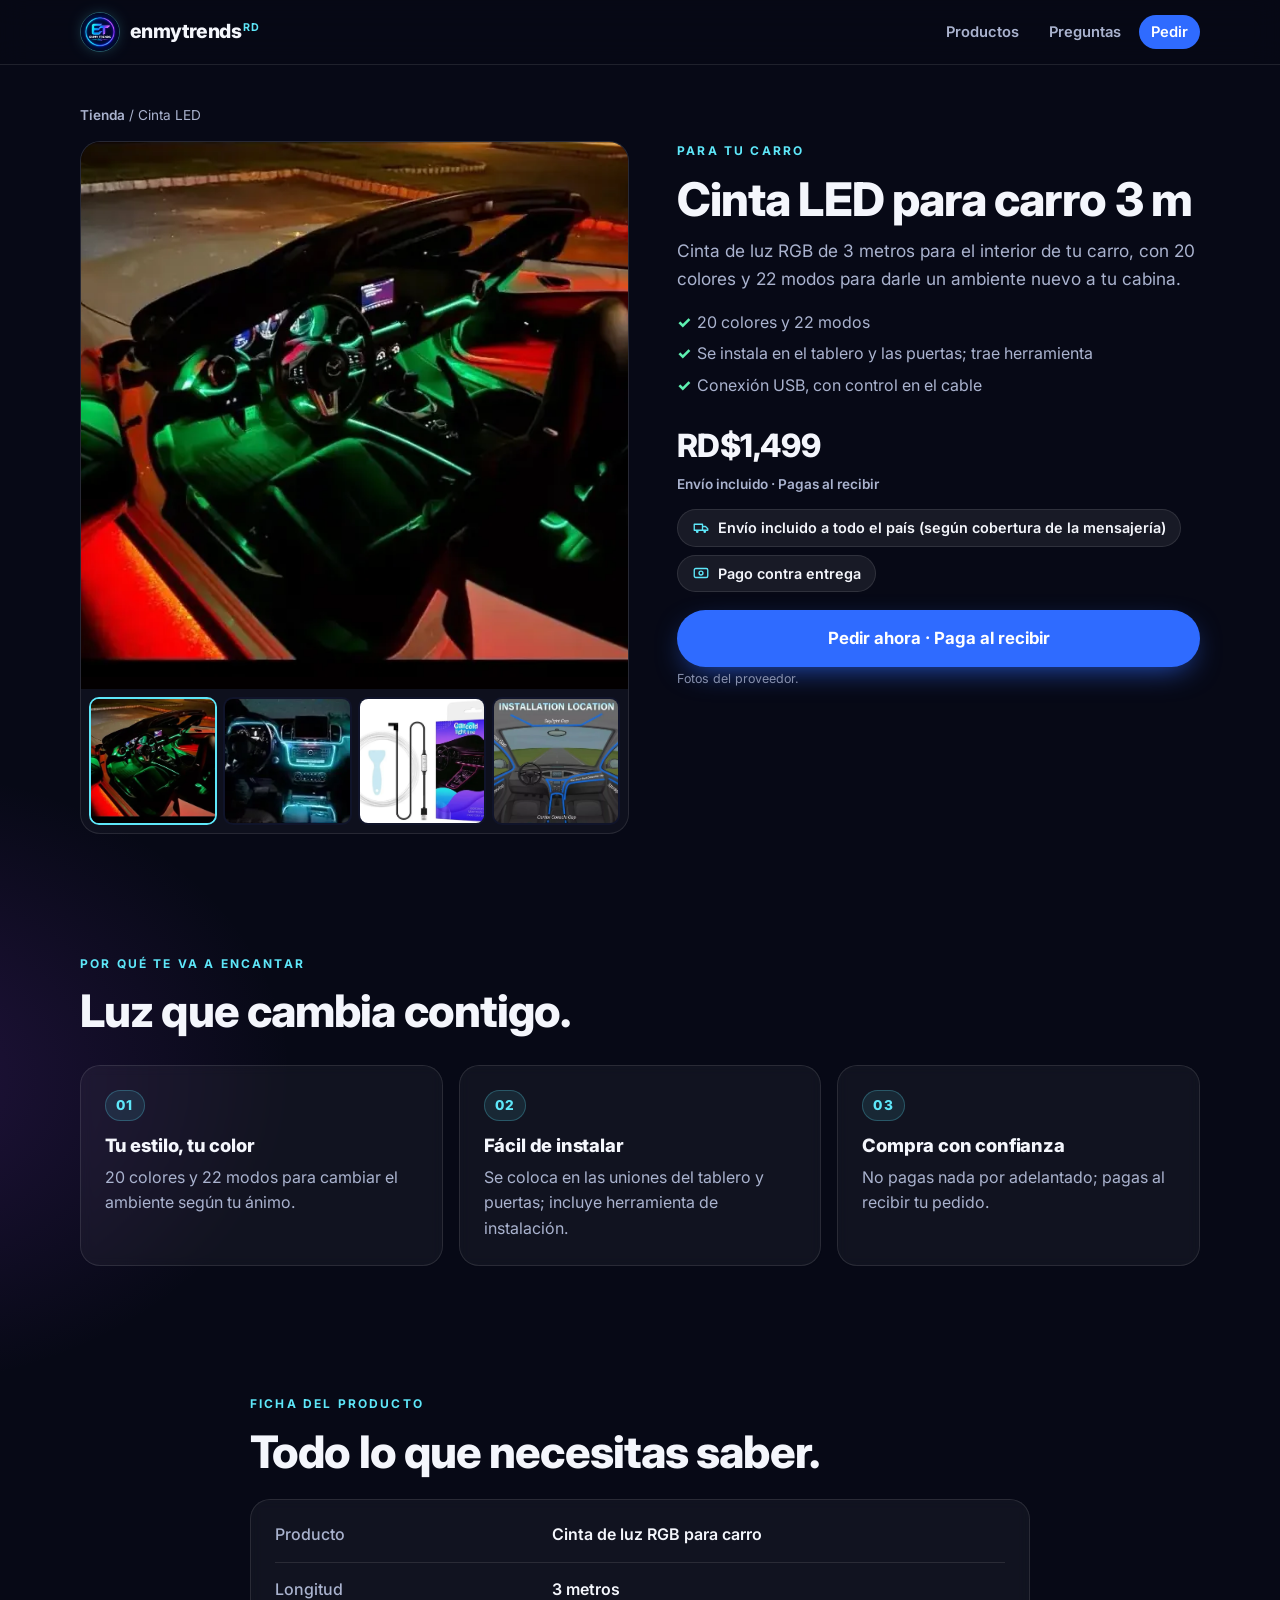
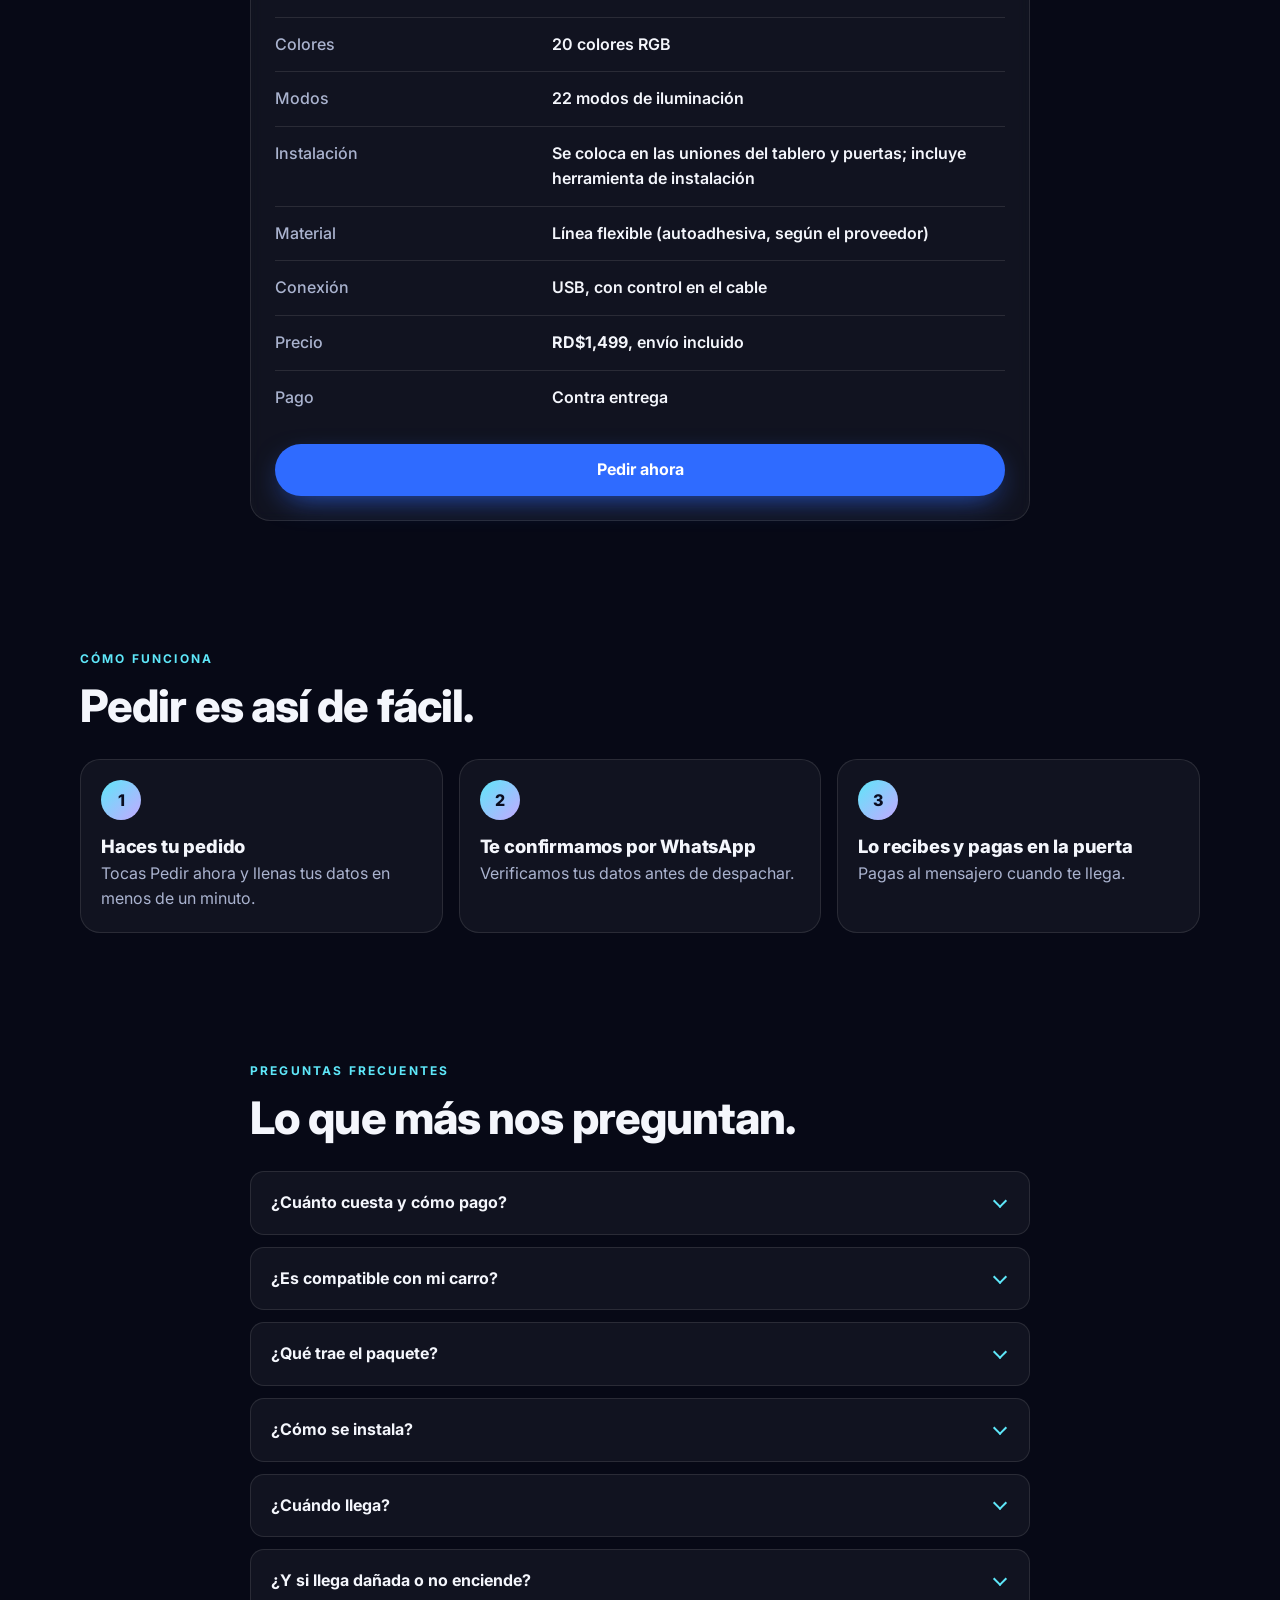
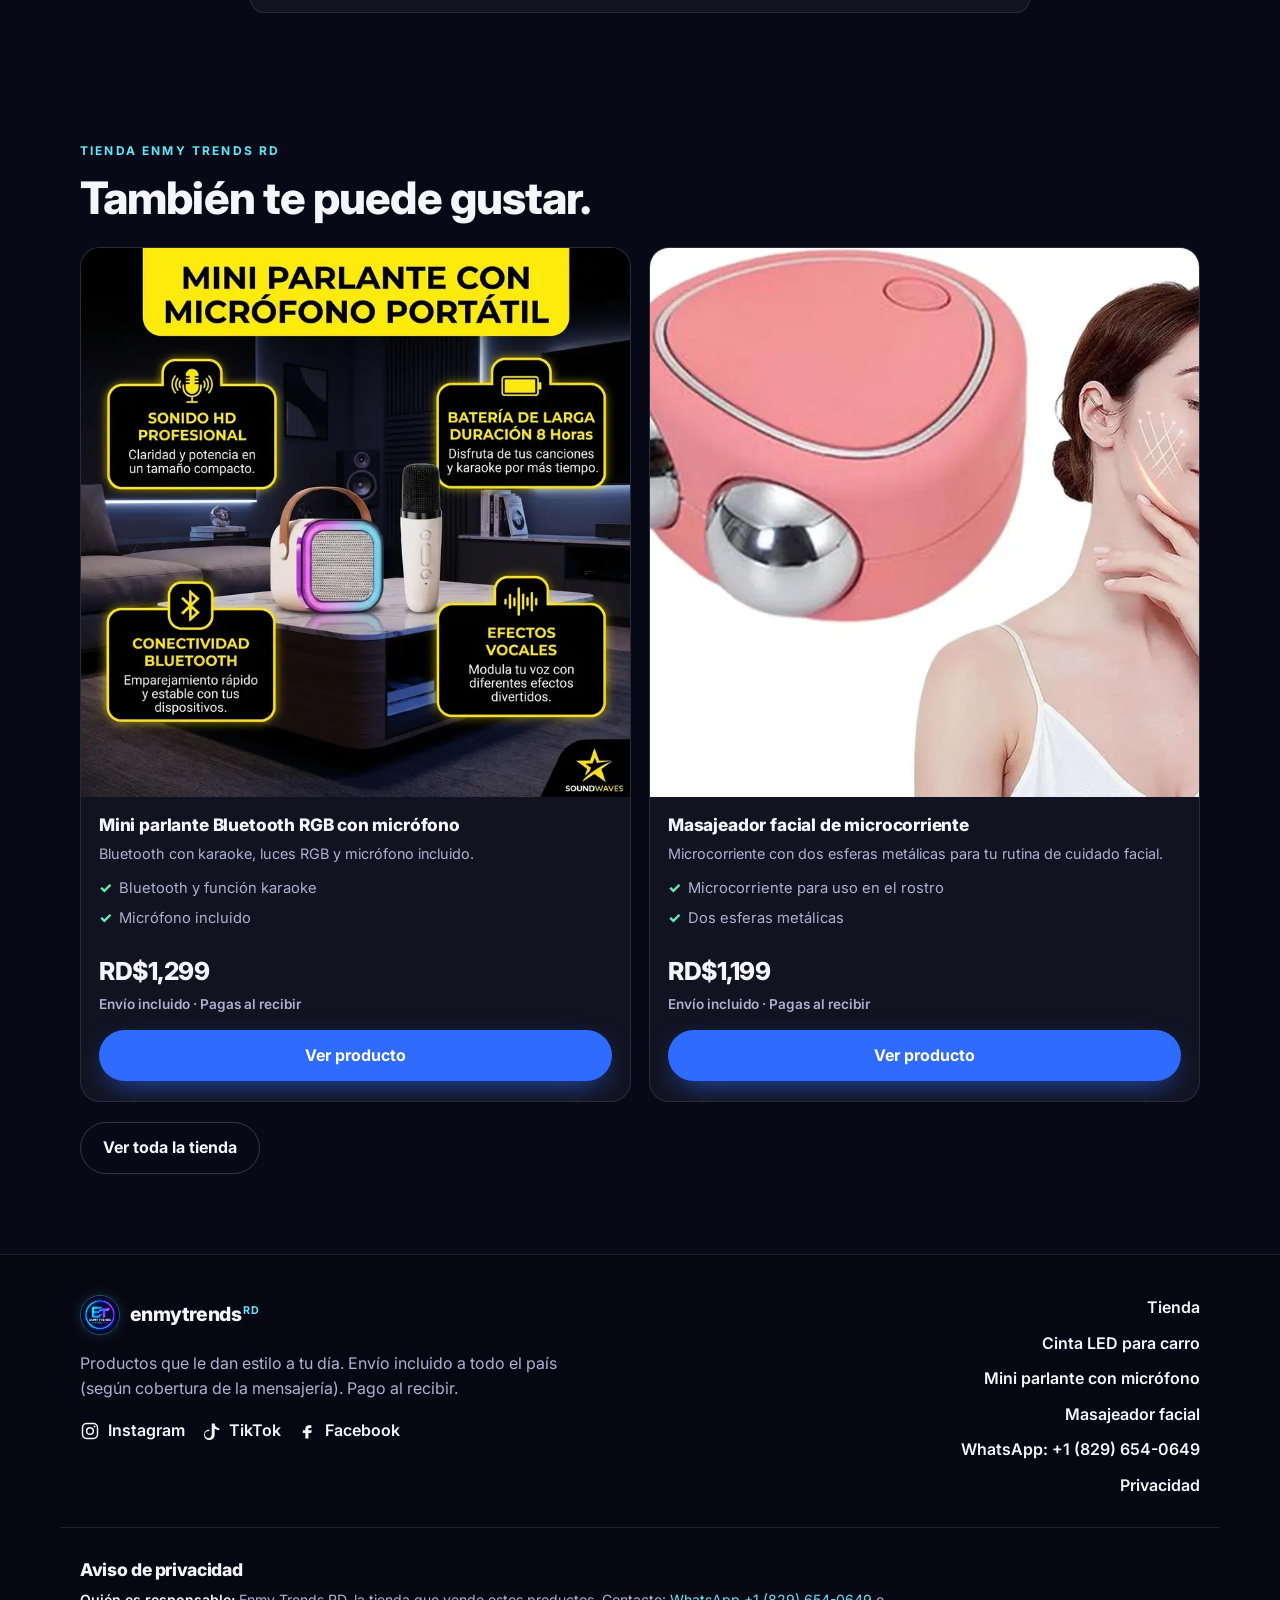
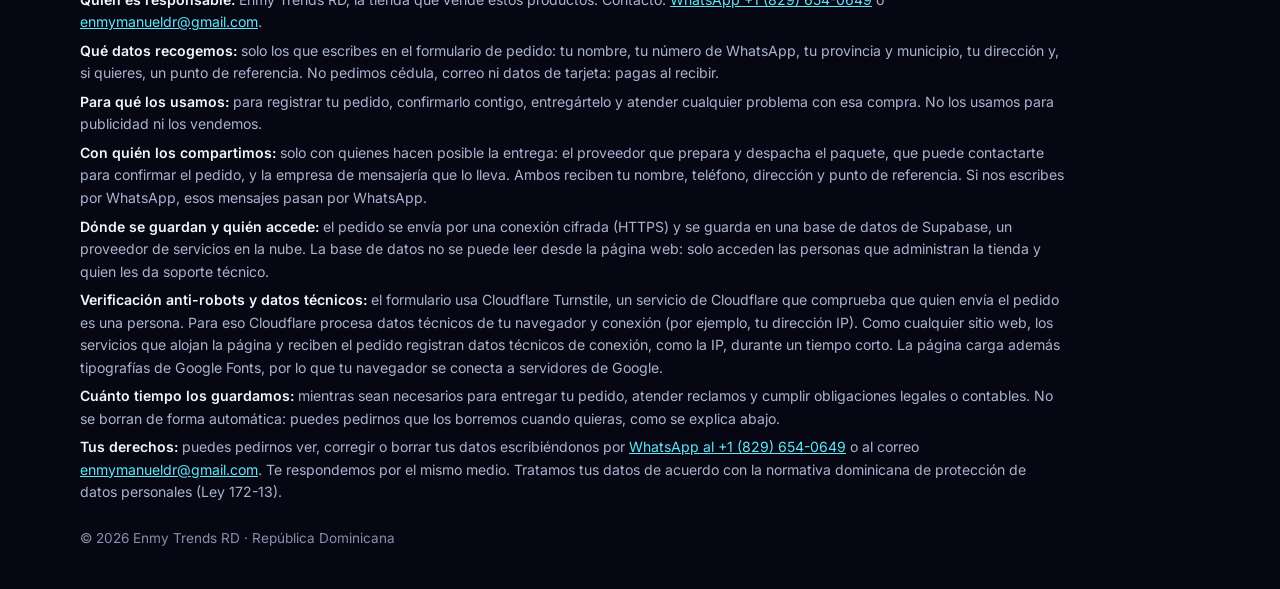
==== commit 2d2df439: "v18: pantalla de pedido aparte. Los botones Pedir abren el formulario en su propia pantalla (#pedido" ====
--- a/cinta-led/index.html
+++ b/cinta-led/index.html
@@ -92,7 +92,8 @@
   <link href="https://fonts.googleapis.com/css2?family=Inter:wght@400;500;600;700;800&display=swap" rel="stylesheet">
   <link rel="preload" as="image" href="/assets/logo-enmytrends.webp" type="image/webp">
   <link rel="preload" as="image" href="/assets/cinta-led-carro-interior.webp" type="image/webp">
-  <link rel="stylesheet" href="/styles.css?v=20261111a">
+  <link rel="stylesheet" href="/styles.css?v=20261111b">
+  <noscript><style>.checkout{position:static;display:block;background:none;overflow:visible}.checkout-panel{margin:0 auto;box-shadow:none}.checkout-back{display:none}</style></noscript>
 </head>
 <body data-producto="led-auto-rgb">
   <a class="skip-link" href="#contenido">Saltar al contenido</a>
@@ -220,7 +221,7 @@
         <p class="eyebrow">Cómo funciona</p>
         <h2 id="pasos-title">Pedir es así de fácil.</h2>
         <ol class="steps">
-          <li class="step"><span class="step-num" aria-hidden="true">1</span><div><h3>Haces tu pedido</h3><p>Llenas el formulario en menos de un minuto.</p></div></li>
+          <li class="step"><span class="step-num" aria-hidden="true">1</span><div><h3>Haces tu pedido</h3><p>Tocas Pedir ahora y llenas tus datos en menos de un minuto.</p></div></li>
           <li class="step"><span class="step-num" aria-hidden="true">2</span><div><h3>Te confirmamos por WhatsApp</h3><p>Verificamos tus datos antes de despachar.</p></div></li>
           <li class="step"><span class="step-num" aria-hidden="true">3</span><div><h3>Lo recibes y pagas en la puerta</h3><p>Pagas al mensajero cuando te llega.</p></div></li>
         </ol>
@@ -260,30 +261,105 @@
       </div>
     </section>
 
-    <section class="section order-section" id="pedido" aria-labelledby="pedido-title">
-      <div class="container order-grid">
-        <div class="order-intro">
-          <p class="eyebrow">Pago contra entrega</p>
-          <h2 id="pedido-title">Tu pedido empieza aquí.</h2>
-          <div class="card summary-card">
-            <img id="summary-photo" src="/assets/cinta-led-carro-interior.webp" width="800" height="638" decoding="async" alt="">
-            <div class="summary-row">
-              <div>
-                <p class="summary-name" id="summary-name">Cinta LED para carro 3 m</p>
-                <p class="summary-meta" id="summary-meta">3 metros · envío incluido</p>
-              </div>
-              <p class="summary-price" id="summary-price">RD$1,499</p>
-            </div>
-            <ul class="summary-points">
-              <li>Envío incluido</li>
-              <li>Pagas al recibir</li>
-              <li>Te confirmamos por WhatsApp</li>
-            </ul>
-            <p class="summary-eta">Envío incluido a todo el país (según cobertura de la mensajería). El tiempo de entrega depende de tu provincia; te lo confirmamos por WhatsApp antes del envío.</p>
-          </div>
+    <section class="section section-tight" id="relacionados" aria-labelledby="relacionados-title">
+      <div class="container">
+        <p class="eyebrow">Tienda Enmy Trends RD</p>
+        <h2 id="relacionados-title">También te puede gustar.</h2>
+        <div class="related-grid">
+
+          <article class="product-card" id="producto-parlante-rgb-micro">
+            <a class="card-link" href="/parlante/" tabindex="-1" aria-hidden="true">
+              <img src="/assets/parlante-rgb-01.webp" width="788" height="800" alt="Mini parlante con luces RGB y micrófono portátil sobre una mesa, en una sala" loading="lazy" decoding="async">
+            </a>
+            <div class="product-body">
+              <h3><a href="/parlante/">Mini parlante Bluetooth RGB con micrófono</a></h3>
+              <p class="product-lead">Bluetooth con karaoke, luces RGB y micrófono incluido.</p>
+              <ul class="product-benefits"><li>Bluetooth y función karaoke</li><li>Micrófono incluido</li></ul>
+              <p class="product-price"><strong>RD$1,299</strong> <span>Envío incluido · Pagas al recibir</span></p>
+              <a href="/parlante/" class="btn btn-primary btn-block">Ver producto</a>
+            </div>
+          </article>
+
+          <article class="product-card" id="producto-masajeador-facial">
+            <a class="card-link" href="/masajeador/" tabindex="-1" aria-hidden="true">
+              <img src="/assets/masajeador-01.webp" width="800" height="624" alt="Masajeador facial rosado con dos esferas metálicas, junto a una persona usándolo en el rostro" loading="lazy" decoding="async">
+            </a>
+            <div class="product-body">
+              <h3><a href="/masajeador/">Masajeador facial de microcorriente</a></h3>
+              <p class="product-lead">Microcorriente con dos esferas metálicas para tu rutina de cuidado facial.</p>
+              <ul class="product-benefits"><li>Microcorriente para uso en el rostro</li><li>Dos esferas metálicas</li></ul>
+              <p class="product-price"><strong>RD$1,199</strong> <span>Envío incluido · Pagas al recibir</span></p>
+              <a href="/masajeador/" class="btn btn-primary btn-block">Ver producto</a>
+            </div>
+          </article>
+
         </div>
-
-        <div class="card form-card">
+        <p style="margin-top:20px"><a class="btn btn-ghost" href="/">Ver toda la tienda</a></p>
+      </div>
+    </section>
+  </main>
+
+  <footer class="site-footer">
+    <div class="container footer-inner">
+      <div>
+        <p class="logo footer-logo">
+          <img class="logo-mark" src="/assets/logo-enmytrends.webp" width="256" height="256" alt="" decoding="async">
+          <span class="logo-word">enmytrends<sup>RD</sup></span>
+        </p>
+        <p class="footer-text">Productos que le dan estilo a tu día. Envío incluido a todo el país (según cobertura de la mensajería). Pago al recibir.</p>
+        <ul class="footer-social">
+          <li><a href="https://www.instagram.com/enmytrends/" target="_blank" rel="noopener" aria-label="Enmy Trends en Instagram"><svg aria-hidden="true" viewBox="0 0 24 24" width="20" height="20"><rect x="3" y="3" width="18" height="18" rx="5" fill="none" stroke="currentColor" stroke-width="1.8"/><circle cx="12" cy="12" r="4" fill="none" stroke="currentColor" stroke-width="1.8"/><circle cx="17.5" cy="6.5" r="1.2" fill="currentColor"/></svg><span>Instagram</span></a></li>
+          <li><a href="https://www.tiktok.com/@enmytrends" target="_blank" rel="noopener" aria-label="Enmy Trends en TikTok"><svg aria-hidden="true" viewBox="0 0 24 24" width="20" height="20"><path fill="currentColor" d="M14.2 3h2.15A6.2 6.2 0 0 0 22 8.7V11a8.3 8.3 0 0 1-5.65-2.15V16.4A6.4 6.4 0 1 1 10 10.1v2.25a4.15 4.15 0 1 0 2.85 3.95V3z"/></svg><span>TikTok</span></a></li>
+          <li><a href="https://www.facebook.com/profile.php?id=61596457679814" target="_blank" rel="noopener" aria-label="Enmy Trends en Facebook"><svg aria-hidden="true" viewBox="0 0 24 24" width="20" height="20"><path fill="currentColor" d="M14 8.5h3.2V5h-3.2C11.7 5 10 6.7 10 9.2V11H7v3.5h3V21h3.7v-6.5H17L17.8 11H13.7V9.2c0-.5.3-.7.8-.7z"/></svg><span>Facebook</span></a></li>
+        </ul>
+      </div>
+      <ul class="footer-links">
+        <li><a href="/">Tienda</a></li>
+        <li><a href="/cinta-led/">Cinta LED para carro</a></li>
+        <li><a href="/parlante/">Mini parlante con micrófono</a></li>
+        <li><a href="/masajeador/">Masajeador facial</a></li>
+        <li><a class="wa-link" href="https://wa.me/18296540649" target="_blank" rel="noopener">WhatsApp: +1 (829) 654-0649</a></li>
+        <li><a href="#privacidad">Privacidad</a></li>
+      </ul>
+    </div>
+    <section class="container privacy" id="privacidad" aria-labelledby="privacidad-title">
+      <h2 id="privacidad-title">Aviso de privacidad</h2>
+      <p><strong>Quién es responsable:</strong> Enmy Trends RD, la tienda que vende estos productos. Contacto: <a class="wa-link" href="https://wa.me/18296540649" target="_blank" rel="noopener">WhatsApp +1 (829) 654-0649</a> o <a href="mailto:enmymanueldr@gmail.com">enmymanueldr@gmail.com</a>.</p>
+      <p><strong>Qué datos recogemos:</strong> solo los que escribes en el formulario de pedido: tu nombre, tu número de WhatsApp, tu provincia y municipio, tu dirección y, si quieres, un punto de referencia. No pedimos cédula, correo ni datos de tarjeta: pagas al recibir.</p>
+      <p><strong>Para qué los usamos:</strong> para registrar tu pedido, confirmarlo contigo, entregártelo y atender cualquier problema con esa compra. No los usamos para publicidad ni los vendemos.</p>
+      <p><strong>Con quién los compartimos:</strong> solo con quienes hacen posible la entrega: el proveedor que prepara y despacha el paquete, que puede contactarte para confirmar el pedido, y la empresa de mensajería que lo lleva. Ambos reciben tu nombre, teléfono, dirección y punto de referencia. Si nos escribes por WhatsApp, esos mensajes pasan por WhatsApp.</p>
+      <p><strong>Dónde se guardan y quién accede:</strong> el pedido se envía por una conexión cifrada (HTTPS) y se guarda en una base de datos de Supabase, un proveedor de servicios en la nube. La base de datos no se puede leer desde la página web: solo acceden las personas que administran la tienda y quien les da soporte técnico.</p>
+      <p><strong>Verificación anti-robots y datos técnicos:</strong> el formulario usa Cloudflare Turnstile, un servicio de Cloudflare que comprueba que quien envía el pedido es una persona. Para eso Cloudflare procesa datos técnicos de tu navegador y conexión (por ejemplo, tu dirección IP). Como cualquier sitio web, los servicios que alojan la página y reciben el pedido registran datos técnicos de conexión, como la IP, durante un tiempo corto. La página carga además tipografías de Google Fonts, por lo que tu navegador se conecta a servidores de Google.</p>
+      <p><strong>Cuánto tiempo los guardamos:</strong> mientras sean necesarios para entregar tu pedido, atender reclamos y cumplir obligaciones legales o contables. No se borran de forma automática: puedes pedirnos que los borremos cuando quieras, como se explica abajo.</p>
+      <p><strong>Tus derechos:</strong> puedes pedirnos ver, corregir o borrar tus datos escribiéndonos por <a class="wa-link" href="https://wa.me/18296540649" target="_blank" rel="noopener">WhatsApp al +1 (829) 654-0649</a> o al correo <a href="mailto:enmymanueldr@gmail.com">enmymanueldr@gmail.com</a>. Te respondemos por el mismo medio. Tratamos tus datos de acuerdo con la normativa dominicana de protección de datos personales (Ley 172-13).</p>
+    </section>
+    <div class="container footer-bottom">
+      <p>© <span id="year">2026</span> Enmy Trends RD · República Dominicana</p>
+    </div>
+  </footer>
+
+  <section class="checkout order-section" id="pedido" aria-labelledby="pedido-title">
+    <div class="checkout-panel">
+      <div class="checkout-top">
+        <a href="./" class="checkout-back" id="checkout-back" data-checkout-close aria-label="Volver al producto"><svg aria-hidden="true" viewBox="0 0 24 24" width="22" height="22"><path d="M15 5l-7 7 7 7" fill="none" stroke="currentColor" stroke-width="2.2" stroke-linecap="round" stroke-linejoin="round"/></svg><span>Volver</span></a>
+        <h2 id="pedido-title" class="checkout-title">Tu pedido</h2>
+        <span class="checkout-badge">Pagas al recibir</span>
+      </div>
+      <div class="checkout-body">
+        <div class="checkout-product summary-card" id="checkout-product">
+          <img id="summary-photo" src="/assets/cinta-led-carro-interior.webp" width="800" height="638" decoding="async" alt="">
+          <div class="checkout-product-info">
+            <p class="summary-name" id="summary-name">Cinta LED para carro 3 m</p>
+            <p class="summary-meta" id="summary-meta">3 metros · envío incluido</p>
+            <p class="summary-unit"><strong id="summary-price">RD$1,499</strong> <span>c/u · envío incluido</span></p>
+          </div>
+        </div>
+        <ul class="summary-points">
+          <li>Envío incluido</li>
+          <li>Pagas al recibir</li>
+          <li>Te confirmamos por WhatsApp</li>
+        </ul>
+        <div class="form-card checkout-form">
           <div class="orders-closed" id="orders-closed" tabindex="-1">
             <p class="oc-title">Los pedidos abren muy pronto.</p>
             <p>¿Tienes preguntas? <a class="wa-link" href="https://wa.me/18296540649" target="_blank" rel="noopener">Escríbenos por WhatsApp</a></p>
@@ -401,97 +477,24 @@
 
           <div class="form-state" id="state-success" hidden tabindex="-1">
             <div class="success-icon" aria-hidden="true">✓</div>
-            <h3>¡Pedido recibido!</h3>
-            <p>Te escribiremos por WhatsApp para confirmar tu dirección.</p>
-            <p><a href="/">Volver a la tienda</a></p>
-          </div>
-        </div>
-      </div>
-    </section>
-
-    <section class="section section-tight" id="relacionados" aria-labelledby="relacionados-title">
-      <div class="container">
-        <p class="eyebrow">Tienda Enmy Trends RD</p>
-        <h2 id="relacionados-title">También te puede gustar.</h2>
-        <div class="related-grid">
-
-          <article class="product-card" id="producto-parlante-rgb-micro">
-            <a class="card-link" href="/parlante/" tabindex="-1" aria-hidden="true">
-              <img src="/assets/parlante-rgb-01.webp" width="788" height="800" alt="Mini parlante con luces RGB y micrófono portátil sobre una mesa, en una sala" loading="lazy" decoding="async">
-            </a>
-            <div class="product-body">
-              <h3><a href="/parlante/">Mini parlante Bluetooth RGB con micrófono</a></h3>
-              <p class="product-lead">Bluetooth con karaoke, luces RGB y micrófono incluido.</p>
-              <ul class="product-benefits"><li>Bluetooth y función karaoke</li><li>Micrófono incluido</li></ul>
-              <p class="product-price"><strong>RD$1,299</strong> <span>Envío incluido · Pagas al recibir</span></p>
-              <a href="/parlante/" class="btn btn-primary btn-block">Ver producto</a>
-            </div>
-          </article>
-
-          <article class="product-card" id="producto-masajeador-facial">
-            <a class="card-link" href="/masajeador/" tabindex="-1" aria-hidden="true">
-              <img src="/assets/masajeador-01.webp" width="800" height="624" alt="Masajeador facial rosado con dos esferas metálicas, junto a una persona usándolo en el rostro" loading="lazy" decoding="async">
-            </a>
-            <div class="product-body">
-              <h3><a href="/masajeador/">Masajeador facial de microcorriente</a></h3>
-              <p class="product-lead">Microcorriente con dos esferas metálicas para tu rutina de cuidado facial.</p>
-              <ul class="product-benefits"><li>Microcorriente para uso en el rostro</li><li>Dos esferas metálicas</li></ul>
-              <p class="product-price"><strong>RD$1,199</strong> <span>Envío incluido · Pagas al recibir</span></p>
-              <a href="/masajeador/" class="btn btn-primary btn-block">Ver producto</a>
-            </div>
-          </article>
-
-        </div>
-        <p style="margin-top:20px"><a class="btn btn-ghost" href="/">Ver toda la tienda</a></p>
-      </div>
-    </section>
-  </main>
-
-  <footer class="site-footer">
-    <div class="container footer-inner">
-      <div>
-        <p class="logo footer-logo">
-          <img class="logo-mark" src="/assets/logo-enmytrends.webp" width="256" height="256" alt="" decoding="async">
-          <span class="logo-word">enmytrends<sup>RD</sup></span>
-        </p>
-        <p class="footer-text">Productos que le dan estilo a tu día. Envío incluido a todo el país (según cobertura de la mensajería). Pago al recibir.</p>
-        <ul class="footer-social">
-          <li><a href="https://www.instagram.com/enmytrends/" target="_blank" rel="noopener" aria-label="Enmy Trends en Instagram"><svg aria-hidden="true" viewBox="0 0 24 24" width="20" height="20"><rect x="3" y="3" width="18" height="18" rx="5" fill="none" stroke="currentColor" stroke-width="1.8"/><circle cx="12" cy="12" r="4" fill="none" stroke="currentColor" stroke-width="1.8"/><circle cx="17.5" cy="6.5" r="1.2" fill="currentColor"/></svg><span>Instagram</span></a></li>
-          <li><a href="https://www.tiktok.com/@enmytrends" target="_blank" rel="noopener" aria-label="Enmy Trends en TikTok"><svg aria-hidden="true" viewBox="0 0 24 24" width="20" height="20"><path fill="currentColor" d="M14.2 3h2.15A6.2 6.2 0 0 0 22 8.7V11a8.3 8.3 0 0 1-5.65-2.15V16.4A6.4 6.4 0 1 1 10 10.1v2.25a4.15 4.15 0 1 0 2.85 3.95V3z"/></svg><span>TikTok</span></a></li>
-          <li><a href="https://www.facebook.com/profile.php?id=61596457679814" target="_blank" rel="noopener" aria-label="Enmy Trends en Facebook"><svg aria-hidden="true" viewBox="0 0 24 24" width="20" height="20"><path fill="currentColor" d="M14 8.5h3.2V5h-3.2C11.7 5 10 6.7 10 9.2V11H7v3.5h3V21h3.7v-6.5H17L17.8 11H13.7V9.2c0-.5.3-.7.8-.7z"/></svg><span>Facebook</span></a></li>
-        </ul>
-      </div>
-      <ul class="footer-links">
-        <li><a href="/">Tienda</a></li>
-        <li><a href="/cinta-led/">Cinta LED para carro</a></li>
-        <li><a href="/parlante/">Mini parlante con micrófono</a></li>
-        <li><a href="/masajeador/">Masajeador facial</a></li>
-        <li><a class="wa-link" href="https://wa.me/18296540649" target="_blank" rel="noopener">WhatsApp: +1 (829) 654-0649</a></li>
-        <li><a href="#privacidad">Privacidad</a></li>
-      </ul>
+            <h3 id="success-title">¡Pedido recibido!</h3>
+            <p>Te escribiremos por WhatsApp para confirmar tu dirección. Pagas al recibir.</p>
+            <div class="state-actions">
+              <button type="button" class="btn btn-primary btn-block" id="success-close" data-checkout-close>Volver al producto</button>
+              <a class="btn btn-ghost btn-block" href="/">Ir a la tienda</a>
+            </div>
+          </div>
+        <p class="summary-eta">Envío incluido a todo el país (según cobertura de la mensajería). El tiempo de entrega depende de tu provincia; te lo confirmamos por WhatsApp antes del envío.</p>
+      </div>
     </div>
-    <section class="container privacy" id="privacidad" aria-labelledby="privacidad-title">
-      <h2 id="privacidad-title">Aviso de privacidad</h2>
-      <p><strong>Quién es responsable:</strong> Enmy Trends RD, la tienda que vende estos productos. Contacto: <a class="wa-link" href="https://wa.me/18296540649" target="_blank" rel="noopener">WhatsApp +1 (829) 654-0649</a> o <a href="mailto:enmymanueldr@gmail.com">enmymanueldr@gmail.com</a>.</p>
-      <p><strong>Qué datos recogemos:</strong> solo los que escribes en el formulario de pedido: tu nombre, tu número de WhatsApp, tu provincia y municipio, tu dirección y, si quieres, un punto de referencia. No pedimos cédula, correo ni datos de tarjeta: pagas al recibir.</p>
-      <p><strong>Para qué los usamos:</strong> para registrar tu pedido, confirmarlo contigo, entregártelo y atender cualquier problema con esa compra. No los usamos para publicidad ni los vendemos.</p>
-      <p><strong>Con quién los compartimos:</strong> solo con quienes hacen posible la entrega: el proveedor que prepara y despacha el paquete, que puede contactarte para confirmar el pedido, y la empresa de mensajería que lo lleva. Ambos reciben tu nombre, teléfono, dirección y punto de referencia. Si nos escribes por WhatsApp, esos mensajes pasan por WhatsApp.</p>
-      <p><strong>Dónde se guardan y quién accede:</strong> el pedido se envía por una conexión cifrada (HTTPS) y se guarda en una base de datos de Supabase, un proveedor de servicios en la nube. La base de datos no se puede leer desde la página web: solo acceden las personas que administran la tienda y quien les da soporte técnico.</p>
-      <p><strong>Verificación anti-robots y datos técnicos:</strong> el formulario usa Cloudflare Turnstile, un servicio de Cloudflare que comprueba que quien envía el pedido es una persona. Para eso Cloudflare procesa datos técnicos de tu navegador y conexión (por ejemplo, tu dirección IP). Como cualquier sitio web, los servicios que alojan la página y reciben el pedido registran datos técnicos de conexión, como la IP, durante un tiempo corto. La página carga además tipografías de Google Fonts, por lo que tu navegador se conecta a servidores de Google.</p>
-      <p><strong>Cuánto tiempo los guardamos:</strong> mientras sean necesarios para entregar tu pedido, atender reclamos y cumplir obligaciones legales o contables. No se borran de forma automática: puedes pedirnos que los borremos cuando quieras, como se explica abajo.</p>
-      <p><strong>Tus derechos:</strong> puedes pedirnos ver, corregir o borrar tus datos escribiéndonos por <a class="wa-link" href="https://wa.me/18296540649" target="_blank" rel="noopener">WhatsApp al +1 (829) 654-0649</a> o al correo <a href="mailto:enmymanueldr@gmail.com">enmymanueldr@gmail.com</a>. Te respondemos por el mismo medio. Tratamos tus datos de acuerdo con la normativa dominicana de protección de datos personales (Ley 172-13).</p>
-    </section>
-    <div class="container footer-bottom">
-      <p>© <span id="year">2026</span> Enmy Trends RD · República Dominicana</p>
-    </div>
-  </footer>
+  </section>
 
   <div class="sticky-bar" id="sticky-bar" aria-hidden="false">
     <p class="sticky-price"><strong id="sticky-price">RD$1,499</strong><span id="sticky-meta">Cinta LED · Envío incluido</span></p>
     <a href="#pedido" class="btn btn-primary" data-cta="sticky"><span class="cta-long">Pedir ahora · Paga al recibir</span><span class="cta-short">Pedir ahora</span></a>
   </div>
 
-  <script src="/locations.js?v=20261111a" defer></script>
-  <script src="/script.js?v=20261111a" defer></script>
+  <script src="/locations.js?v=20261111b" defer></script>
+  <script src="/script.js?v=20261111b" defer></script>
 </body>
 </html>
--- a/styles.css
+++ b/styles.css
@@ -430,3 +430,41 @@
 @media (max-width:359px){
   .qty-btn{width:46px;height:46px;min-width:46px;min-height:46px}
 }
+
+/* v18: pedido en pantalla aparte (#pedido). Celular: pantalla completa. Computadora: panel centrado. */
+.checkout{position:fixed;inset:0;z-index:90;display:none;overflow-y:auto;overscroll-behavior:contain;-webkit-overflow-scrolling:touch;background:var(--bg);padding:0}
+.checkout.is-open{display:block}
+html.checkout-open{scroll-behavior:auto}
+html.checkout-open body{position:fixed;left:0;right:0;width:100%;overflow:hidden}
+.checkout-panel{position:relative;min-height:100%;background:var(--bg-2);display:flex;flex-direction:column}
+.checkout-top{position:sticky;top:0;z-index:2;display:flex;align-items:center;gap:10px;padding:10px 12px;padding-top:calc(10px + env(safe-area-inset-top));background:rgba(11,15,36,.94);backdrop-filter:blur(14px);-webkit-backdrop-filter:blur(14px);border-bottom:1px solid var(--border)}
+.checkout-back{display:inline-flex;align-items:center;gap:4px;min-height:44px;padding:8px 14px 8px 8px;border-radius:999px;color:var(--text);text-decoration:none;font-weight:700;font-size:.95rem;background:var(--surface-2);border:1px solid var(--border)}
+.checkout-back:hover{background:rgba(94,231,249,.12);color:var(--cyan)}
+.checkout-back svg{flex:none}
+.checkout-title{flex:1;margin:0;font-size:1.1rem;font-weight:800;letter-spacing:-.01em;text-align:center}
+.checkout-title:focus{outline:none}
+.checkout-badge{flex:none;font-size:.72rem;font-weight:700;color:var(--ok);background:rgba(94,240,177,.10);border:1px solid rgba(94,240,177,.30);padding:5px 10px;border-radius:999px;white-space:nowrap}
+.checkout-body{padding:16px 16px calc(28px + env(safe-area-inset-bottom))}
+.checkout-product{display:flex;gap:14px;align-items:center;padding:12px;background:var(--surface);border:1px solid var(--border);border-radius:var(--radius-sm)}
+.checkout-product img{flex:none;width:84px;height:84px;margin:0;aspect-ratio:1/1;object-fit:cover;border-radius:12px;border:1px solid var(--border)}
+.checkout-product-info{min-width:0}
+.checkout-product .summary-name{line-height:1.3}
+.checkout-product .summary-meta{font-size:.85rem}
+.summary-unit{margin:4px 0 0;display:flex;align-items:baseline;flex-wrap:wrap;gap:4px 8px}
+.summary-unit strong{font-size:1.25rem;font-weight:800}
+.summary-unit span{color:var(--muted);font-size:.82rem}
+.checkout .summary-points{margin:10px 0 14px;padding:10px 4px 0;border-top:0}
+.checkout-form{padding:18px;background:var(--surface);border:1px solid var(--border);border-radius:var(--radius)}
+.checkout .summary-eta{margin:14px 4px 0;text-align:center}
+#state-success .state-actions{margin-top:18px}
+@media (min-width:720px){
+  .checkout{background:rgba(3,4,12,.72);backdrop-filter:blur(6px);-webkit-backdrop-filter:blur(6px);padding:40px 20px}
+  .checkout-panel{max-width:620px;min-height:0;margin:0 auto;border:1px solid var(--border-2);border-radius:24px;overflow:clip;box-shadow:0 40px 120px -30px rgba(0,0,0,.9)}
+  .checkout-top{padding:14px 18px}
+  .checkout-body{padding:22px 26px 28px}
+  .checkout-form{padding:24px}
+}
+@media (max-width:359px){
+  .checkout-badge{display:none}
+  .checkout-product img{width:68px;height:68px}
+}
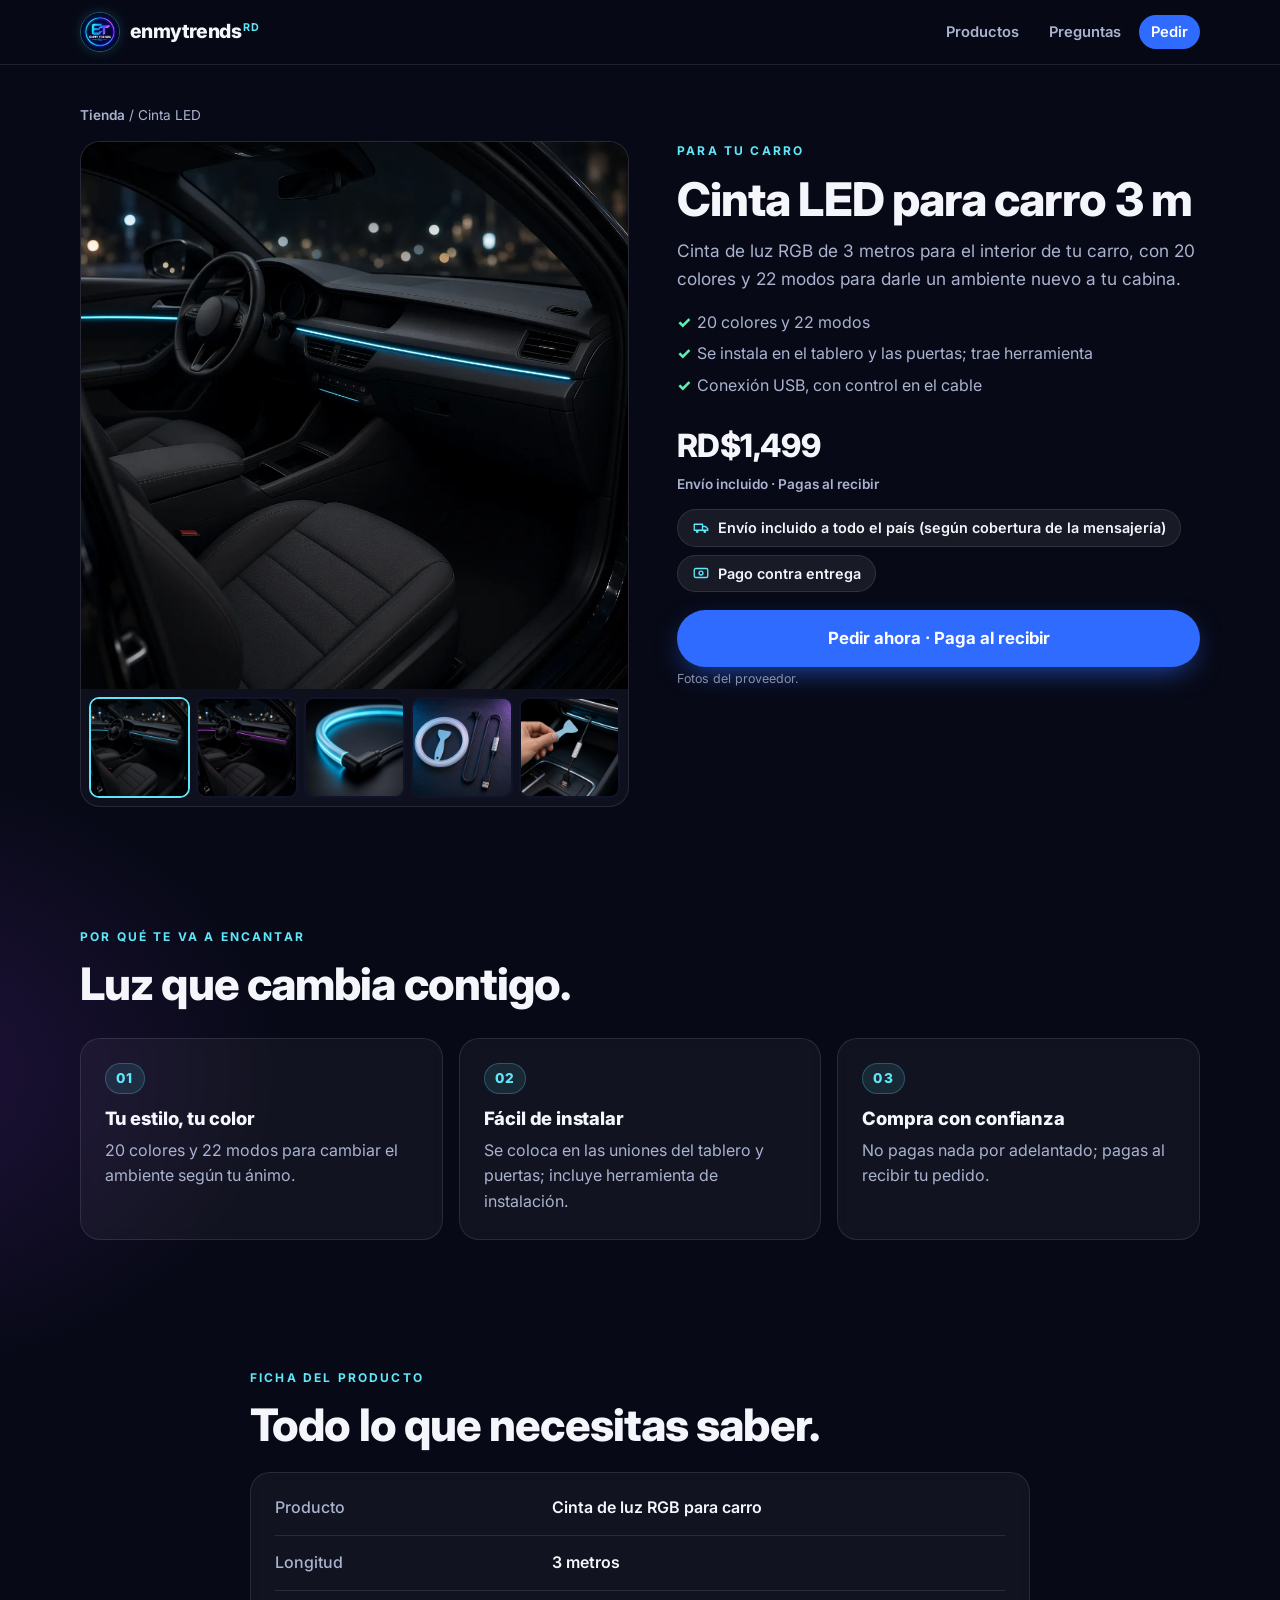
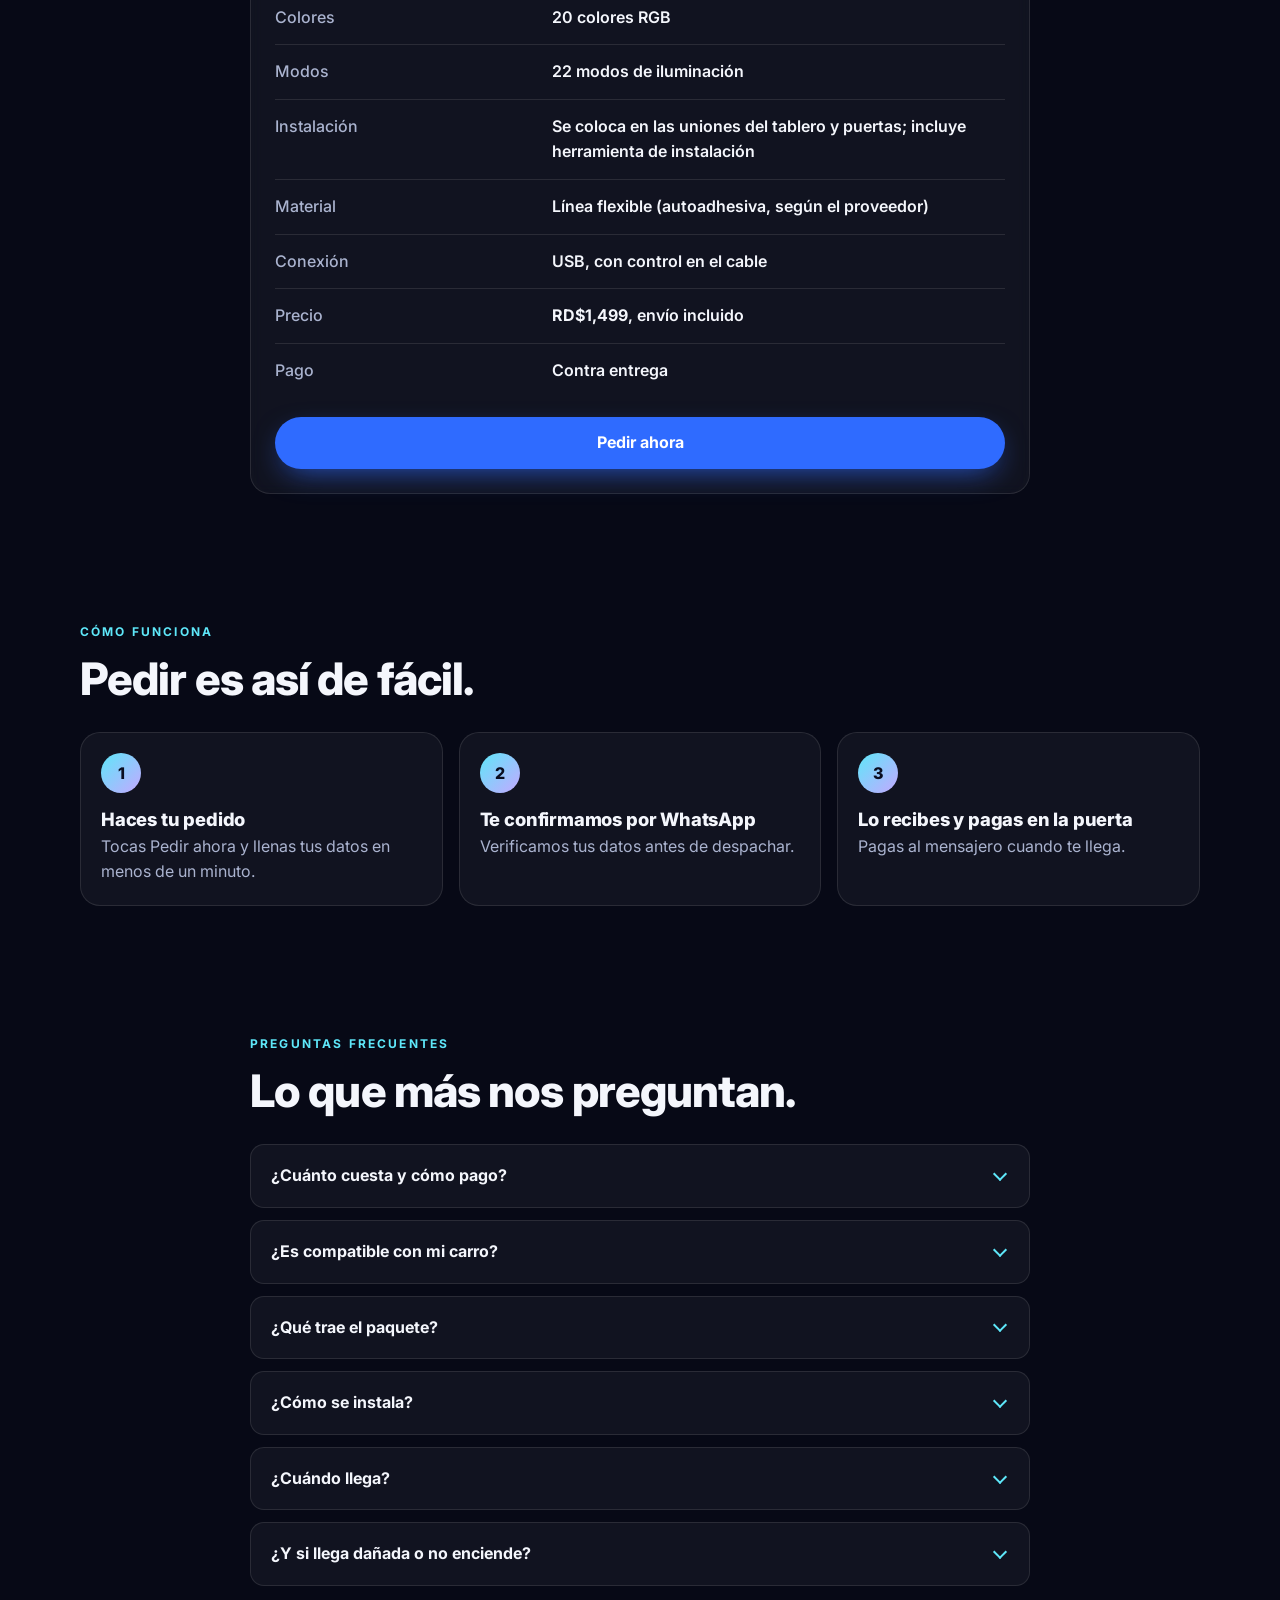
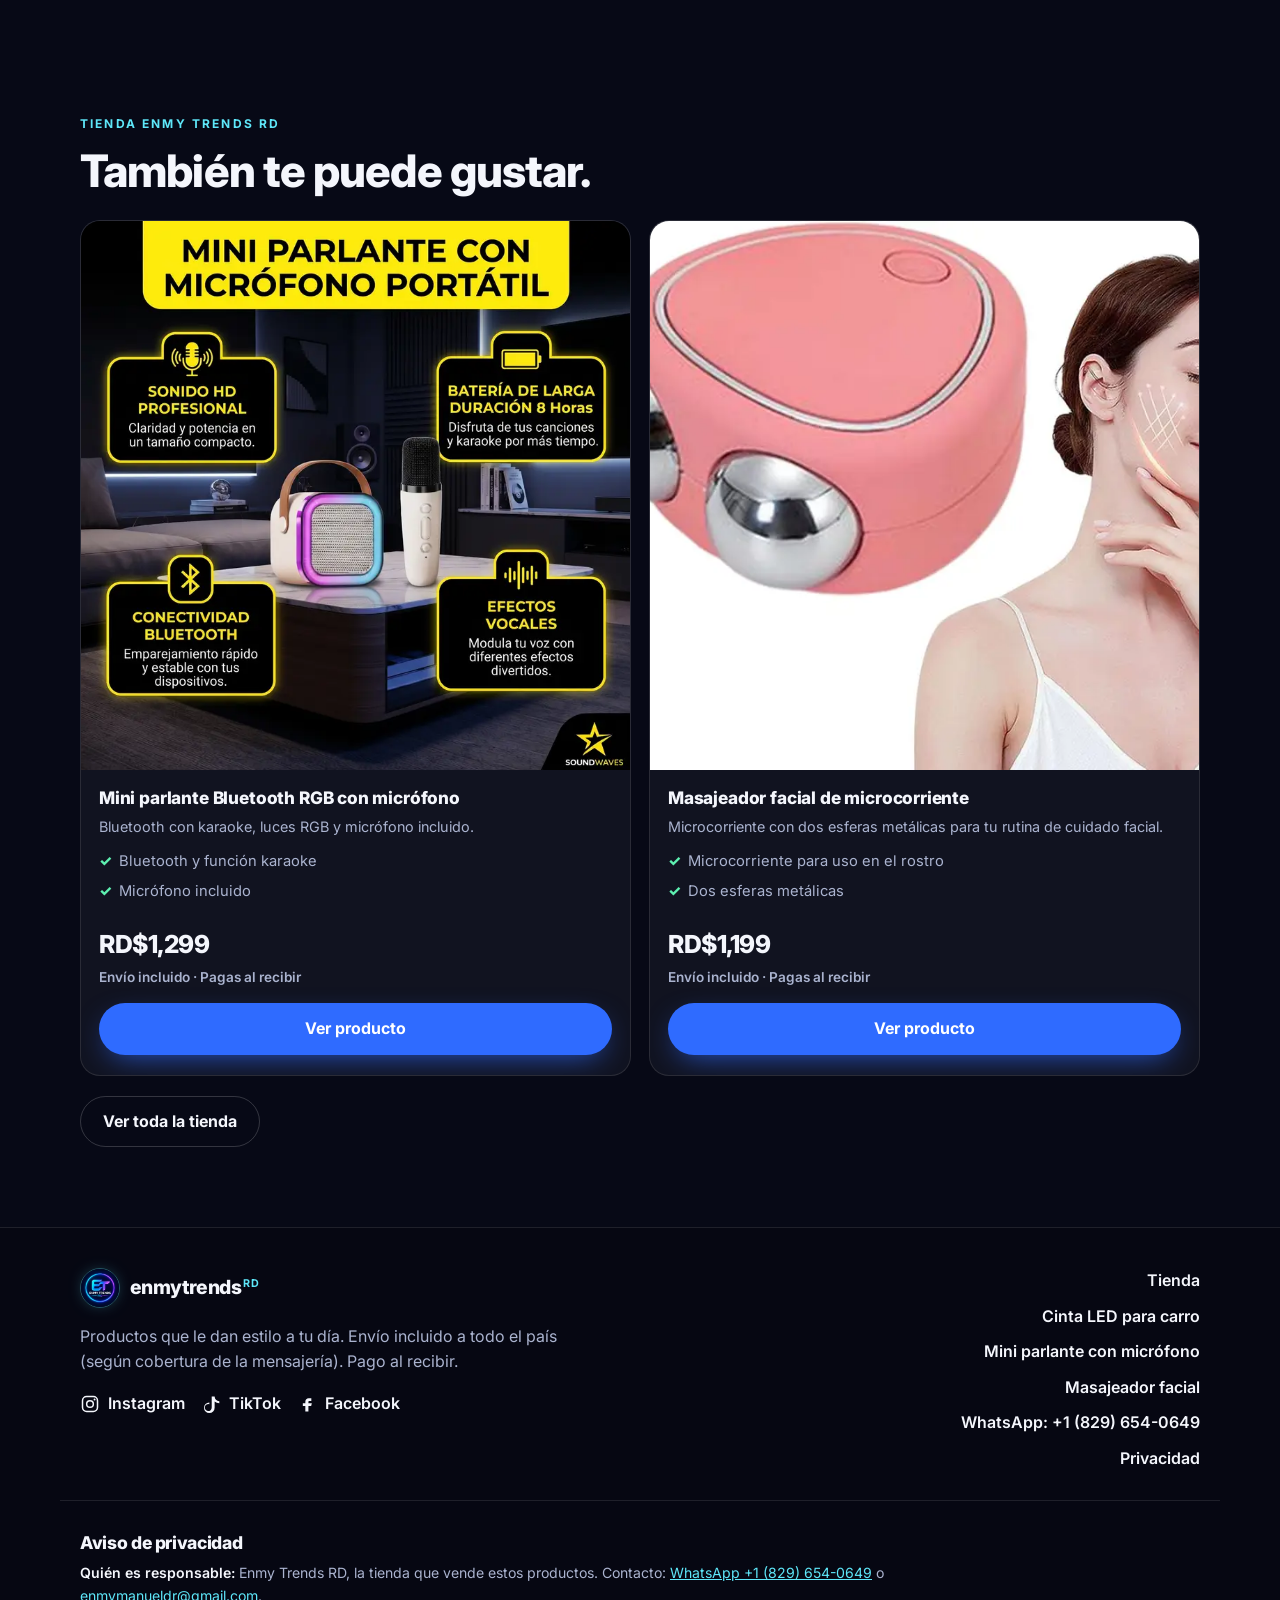
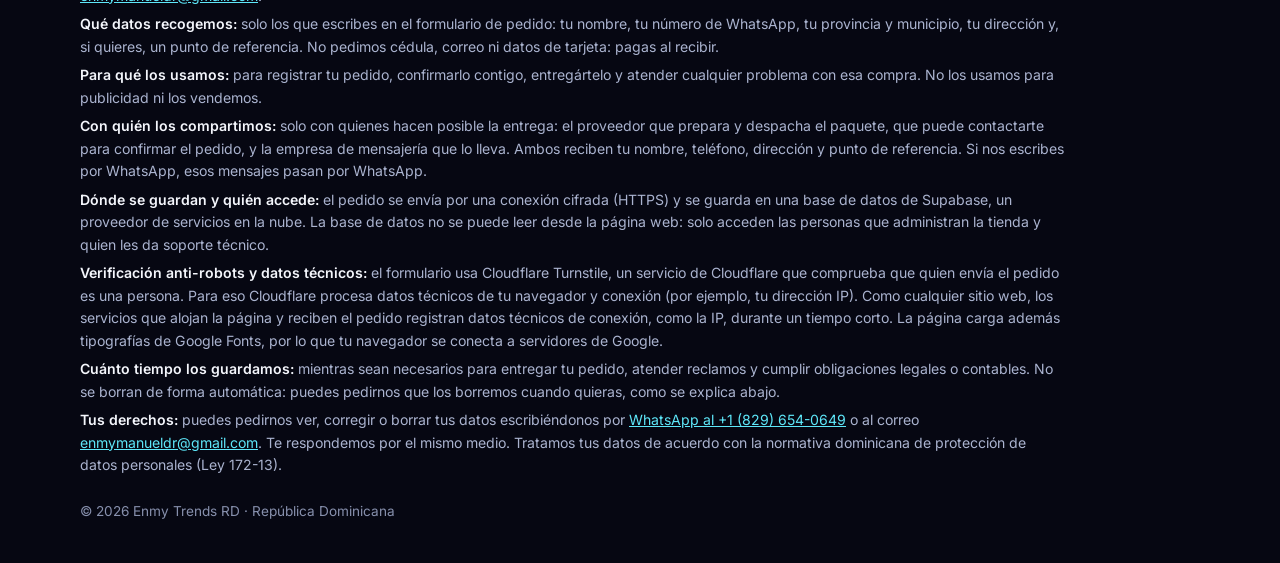
==== commit f309857b: "v19: galería nueva de la cinta LED (portada, ambiente, close-up, accesorios e instalación). Cache-bu" ====
--- a/cinta-led/index.html
+++ b/cinta-led/index.html
@@ -16,14 +16,14 @@
   <meta property="og:url" content="https://enmytrendsrd.com/cinta-led/">
   <meta property="og:title" content="Cinta LED para carro 3 m RGB · RD$1,499 envío incluido | Enmy Trends RD">
   <meta property="og:description" content="Cinta de luz RGB de 3 metros para el interior de tu carro: 20 colores y 22 modos, conexión USB. RD$1,499. Envío incluido a todo el país (según cobertura de la mensajería). Pago contra entrega.">
-  <meta property="og:image" content="https://enmytrendsrd.com/assets/cinta-led-carro-interior.webp">
-  <meta property="og:image:secure_url" content="https://enmytrendsrd.com/assets/cinta-led-carro-interior.webp">
-  <meta property="og:image:alt" content="Interior de un carro de noche iluminado con líneas de luz verde en el tablero y las puertas">
+  <meta property="og:image" content="https://enmytrendsrd.com/assets/cinta-led-portada.webp">
+  <meta property="og:image:secure_url" content="https://enmytrendsrd.com/assets/cinta-led-portada.webp">
+  <meta property="og:image:alt" content="Interior de un carro de noche con una línea de luz cian en el tablero y un tramo de la puerta">
   <meta name="twitter:card" content="summary_large_image">
   <meta name="twitter:title" content="Cinta LED para carro 3 m RGB · RD$1,499 envío incluido | Enmy Trends RD">
   <meta name="twitter:description" content="Cinta de luz RGB de 3 metros para el interior de tu carro: 20 colores y 22 modos, conexión USB. RD$1,499. Envío incluido a todo el país (según cobertura de la mensajería). Pago contra entrega.">
-  <meta name="twitter:image" content="https://enmytrendsrd.com/assets/cinta-led-carro-interior.webp">
-  <meta name="twitter:image:alt" content="Interior de un carro de noche iluminado con líneas de luz verde en el tablero y las puertas">
+  <meta name="twitter:image" content="https://enmytrendsrd.com/assets/cinta-led-portada.webp">
+  <meta name="twitter:image:alt" content="Interior de un carro de noche con una línea de luz cian en el tablero y un tramo de la puerta">
 
   <script type="application/ld+json">
 {
@@ -34,10 +34,11 @@
       "name": "Cinta LED para carro 3 m",
       "description": "Cinta de luz RGB de 3 metros para el interior de tu carro, con 20 colores y 22 modos para darle un ambiente nuevo a tu cabina.",
       "image": [
-        "https://enmytrendsrd.com/assets/cinta-led-carro-interior.webp",
-        "https://enmytrendsrd.com/assets/cinta-led-colores.webp",
-        "https://enmytrendsrd.com/assets/cinta-led-contenido.webp",
-        "https://enmytrendsrd.com/assets/cinta-led-instalacion.webp"
+        "https://enmytrendsrd.com/assets/cinta-led-portada.webp",
+        "https://enmytrendsrd.com/assets/cinta-led-ambiente.webp",
+        "https://enmytrendsrd.com/assets/cinta-led-closeup.webp",
+        "https://enmytrendsrd.com/assets/cinta-led-accesorios.webp",
+        "https://enmytrendsrd.com/assets/cinta-led-instalacion-usb.webp"
       ],
       "sku": "TLC-001",
       "brand": {
@@ -91,8 +92,8 @@
   <link rel="preconnect" href="https://fonts.gstatic.com" crossorigin>
   <link href="https://fonts.googleapis.com/css2?family=Inter:wght@400;500;600;700;800&display=swap" rel="stylesheet">
   <link rel="preload" as="image" href="/assets/logo-enmytrends.webp" type="image/webp">
-  <link rel="preload" as="image" href="/assets/cinta-led-carro-interior.webp" type="image/webp">
-  <link rel="stylesheet" href="/styles.css?v=20261111b">
+  <link rel="preload" as="image" href="/assets/cinta-led-portada.webp" type="image/webp">
+  <link rel="stylesheet" href="/styles.css?v=20261113a">
   <noscript><style>.checkout{position:static;display:block;background:none;overflow:visible}.checkout-panel{margin:0 auto;box-shadow:none}.checkout-back{display:none}</style></noscript>
 </head>
 <body data-producto="led-auto-rgb">
@@ -121,29 +122,34 @@
         <div class="pdp-grid">
           <div class="pgallery" data-gallery>
             <figure class="pgallery-main">
-              <img data-gallery-main src="/assets/cinta-led-carro-interior.webp" width="800" height="638" fetchpriority="high"
-                   alt="Interior de un carro de noche iluminado con líneas de luz verde en el tablero y las puertas">
+              <img data-gallery-main src="/assets/cinta-led-portada.webp" width="1024" height="1024" fetchpriority="high"
+                   alt="Interior de un carro de noche con una línea de luz cian en el tablero y un tramo de la puerta">
             </figure>
             <div class="pgallery-thumbs" role="list">
                 <button type="button" role="listitem" data-gallery-thumb aria-current="true" aria-label="Foto 1: interior del carro"
-                        data-src="/assets/cinta-led-carro-interior.webp" data-width="800" data-height="638"
-                        data-alt="Interior de un carro de noche iluminado con líneas de luz verde en el tablero y las puertas">
-                  <img src="/assets/cinta-led-carro-interior.webp" width="800" height="638" alt="" decoding="async">
+                        data-src="/assets/cinta-led-portada.webp" data-width="1024" data-height="1024"
+                        data-alt="Interior de un carro de noche con una línea de luz cian en el tablero y un tramo de la puerta">
+                  <img src="/assets/cinta-led-portada.webp" width="1024" height="1024" alt="" decoding="async">
                 </button>
-                <button type="button" role="listitem" data-gallery-thumb aria-label="Foto 2: tres colores en el tablero"
-                        data-src="/assets/cinta-led-colores.webp" data-width="800" data-height="184"
-                        data-alt="Tres tableros de carro iluminados con la cinta en rosado, azul cielo y rojo">
-                  <img src="/assets/cinta-led-colores.webp" width="800" height="184" alt="" loading="lazy" decoding="async">
+                <button type="button" role="listitem" data-gallery-thumb aria-label="Foto 2: ambiente en magenta"
+                        data-src="/assets/cinta-led-ambiente.webp" data-width="1024" data-height="1024"
+                        data-alt="El mismo interior del carro con la línea de luz en magenta">
+                  <img src="/assets/cinta-led-ambiente.webp" width="1024" height="1024" alt="" loading="lazy" decoding="async">
                 </button>
-                <button type="button" role="listitem" data-gallery-thumb aria-label="Foto 3: contenido del paquete"
-                        data-src="/assets/cinta-led-contenido.webp" data-width="800" data-height="626"
-                        data-alt="Contenido del paquete: línea de luz enrollada, cable USB con control de 3 botones, herramienta de instalación y caja">
-                  <img src="/assets/cinta-led-contenido.webp" width="800" height="626" alt="" loading="lazy" decoding="async">
+                <button type="button" role="listitem" data-gallery-thumb aria-label="Foto 3: detalle de la línea y el conector"
+                        data-src="/assets/cinta-led-closeup.webp" data-width="1024" data-height="1024"
+                        data-alt="Primer plano de la línea de luz encendida en cian, con el conector en L negro en el extremo">
+                  <img src="/assets/cinta-led-closeup.webp" width="1024" height="1024" alt="" loading="lazy" decoding="async">
                 </button>
-                <button type="button" role="listitem" data-gallery-thumb aria-label="Foto 4: zonas de instalación"
-                        data-src="/assets/cinta-led-instalacion.webp" data-width="800" data-height="614"
-                        data-alt="Diagrama de un tablero con las zonas donde se puede colocar la cinta: puertas, tablero, consola central y techo">
-                  <img src="/assets/cinta-led-instalacion.webp" width="800" height="614" alt="" loading="lazy" decoding="async">
+                <button type="button" role="listitem" data-gallery-thumb aria-label="Foto 4: contenido del paquete"
+                        data-src="/assets/cinta-led-accesorios.webp" data-width="1024" data-height="1024"
+                        data-alt="Contenido del paquete: línea de luz enrollada, herramienta de instalación azul, cable USB con control de 3 botones y conector en L">
+                  <img src="/assets/cinta-led-accesorios.webp" width="1024" height="1024" alt="" loading="lazy" decoding="async">
+                </button>
+                <button type="button" role="listitem" data-gallery-thumb aria-label="Foto 5: ejemplo de instalación"
+                        data-src="/assets/cinta-led-instalacion-usb.webp" data-width="1024" data-height="1024"
+                        data-alt="Ejemplo de instalación: el cable USB conectado en la consola, el control en el cable, la herramienta de plástico y la línea de luz en la junta del tablero">
+                  <img src="/assets/cinta-led-instalacion-usb.webp" width="1024" height="1024" alt="" loading="lazy" decoding="async">
                 </button>
             </div>
           </div>
@@ -347,7 +353,7 @@
       </div>
       <div class="checkout-body">
         <div class="checkout-product summary-card" id="checkout-product">
-          <img id="summary-photo" src="/assets/cinta-led-carro-interior.webp" width="800" height="638" decoding="async" alt="">
+          <img id="summary-photo" src="/assets/cinta-led-portada.webp" width="1024" height="1024" decoding="async" alt="">
           <div class="checkout-product-info">
             <p class="summary-name" id="summary-name">Cinta LED para carro 3 m</p>
             <p class="summary-meta" id="summary-meta">3 metros · envío incluido</p>
@@ -494,7 +500,7 @@
     <a href="#pedido" class="btn btn-primary" data-cta="sticky"><span class="cta-long">Pedir ahora · Paga al recibir</span><span class="cta-short">Pedir ahora</span></a>
   </div>
 
-  <script src="/locations.js?v=20261111b" defer></script>
-  <script src="/script.js?v=20261111b" defer></script>
+  <script src="/locations.js?v=20261113a" defer></script>
+  <script src="/script.js?v=20261113a" defer></script>
 </body>
 </html>
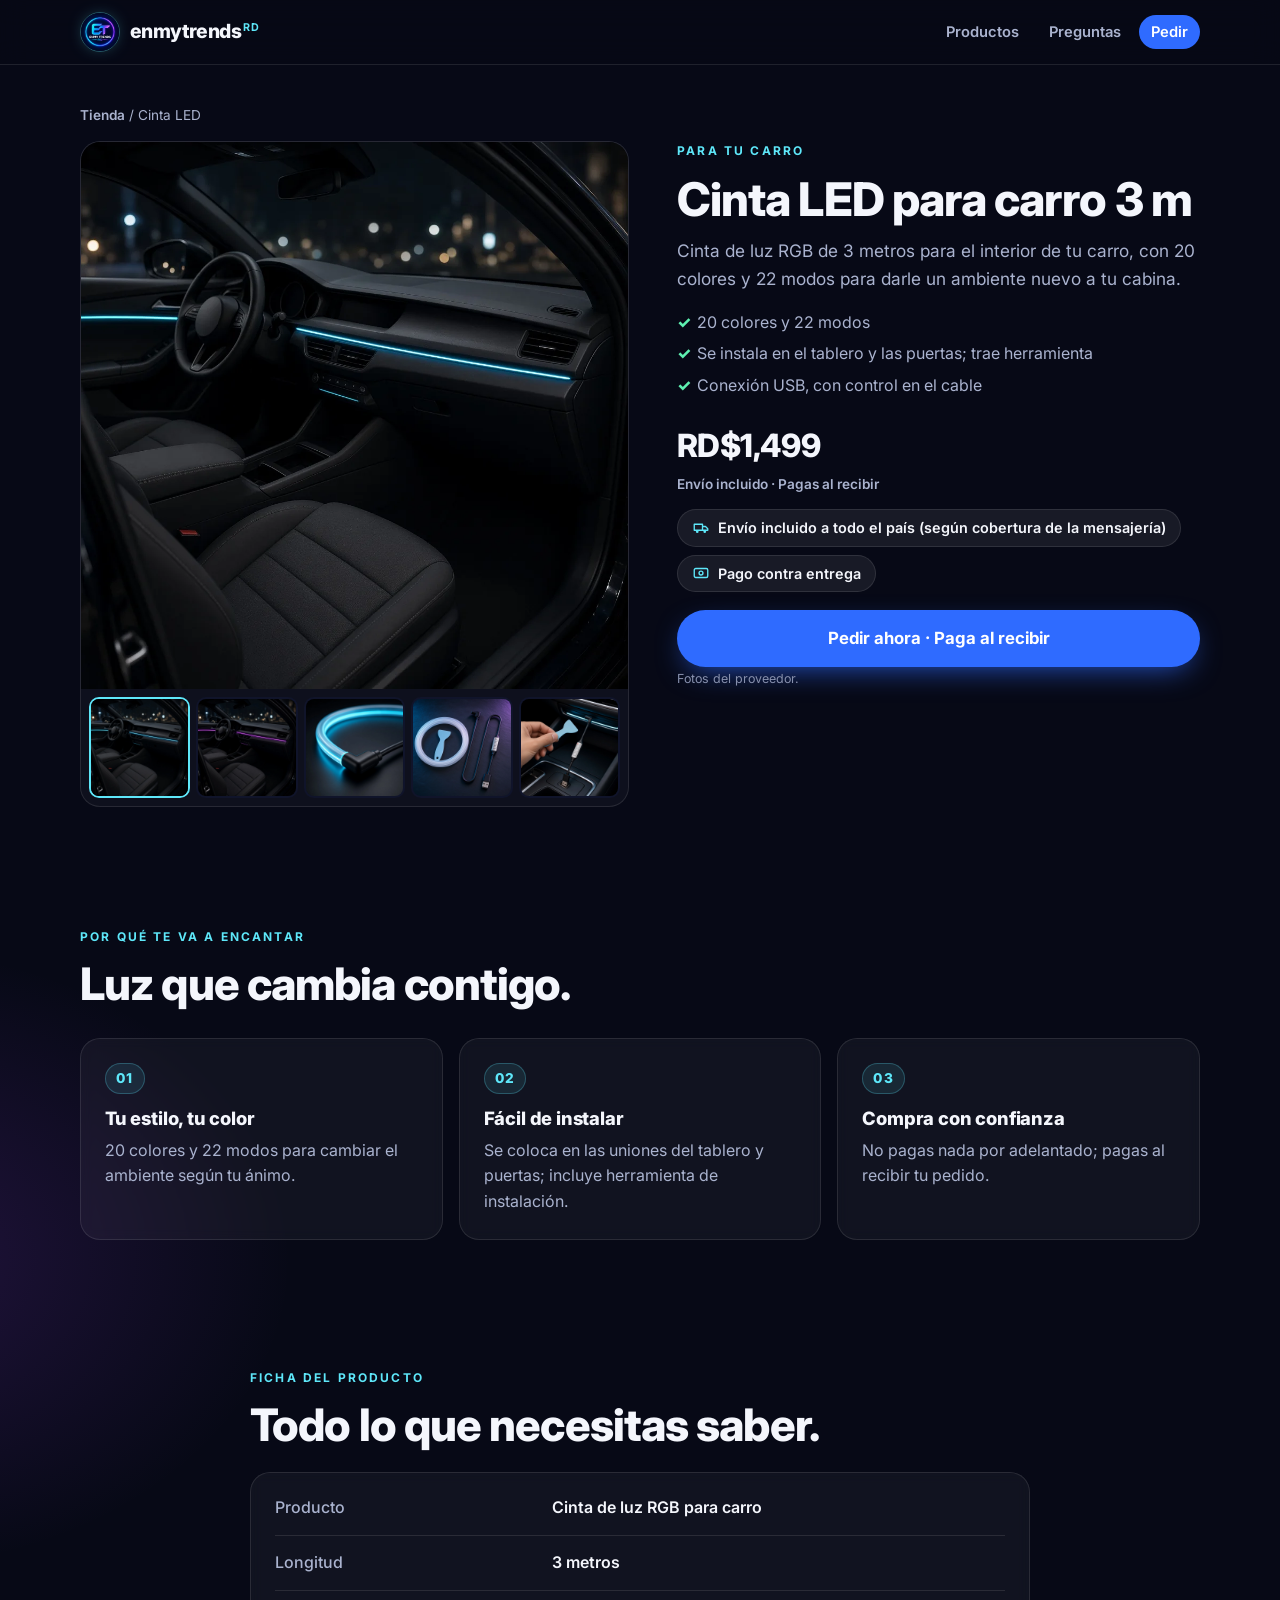
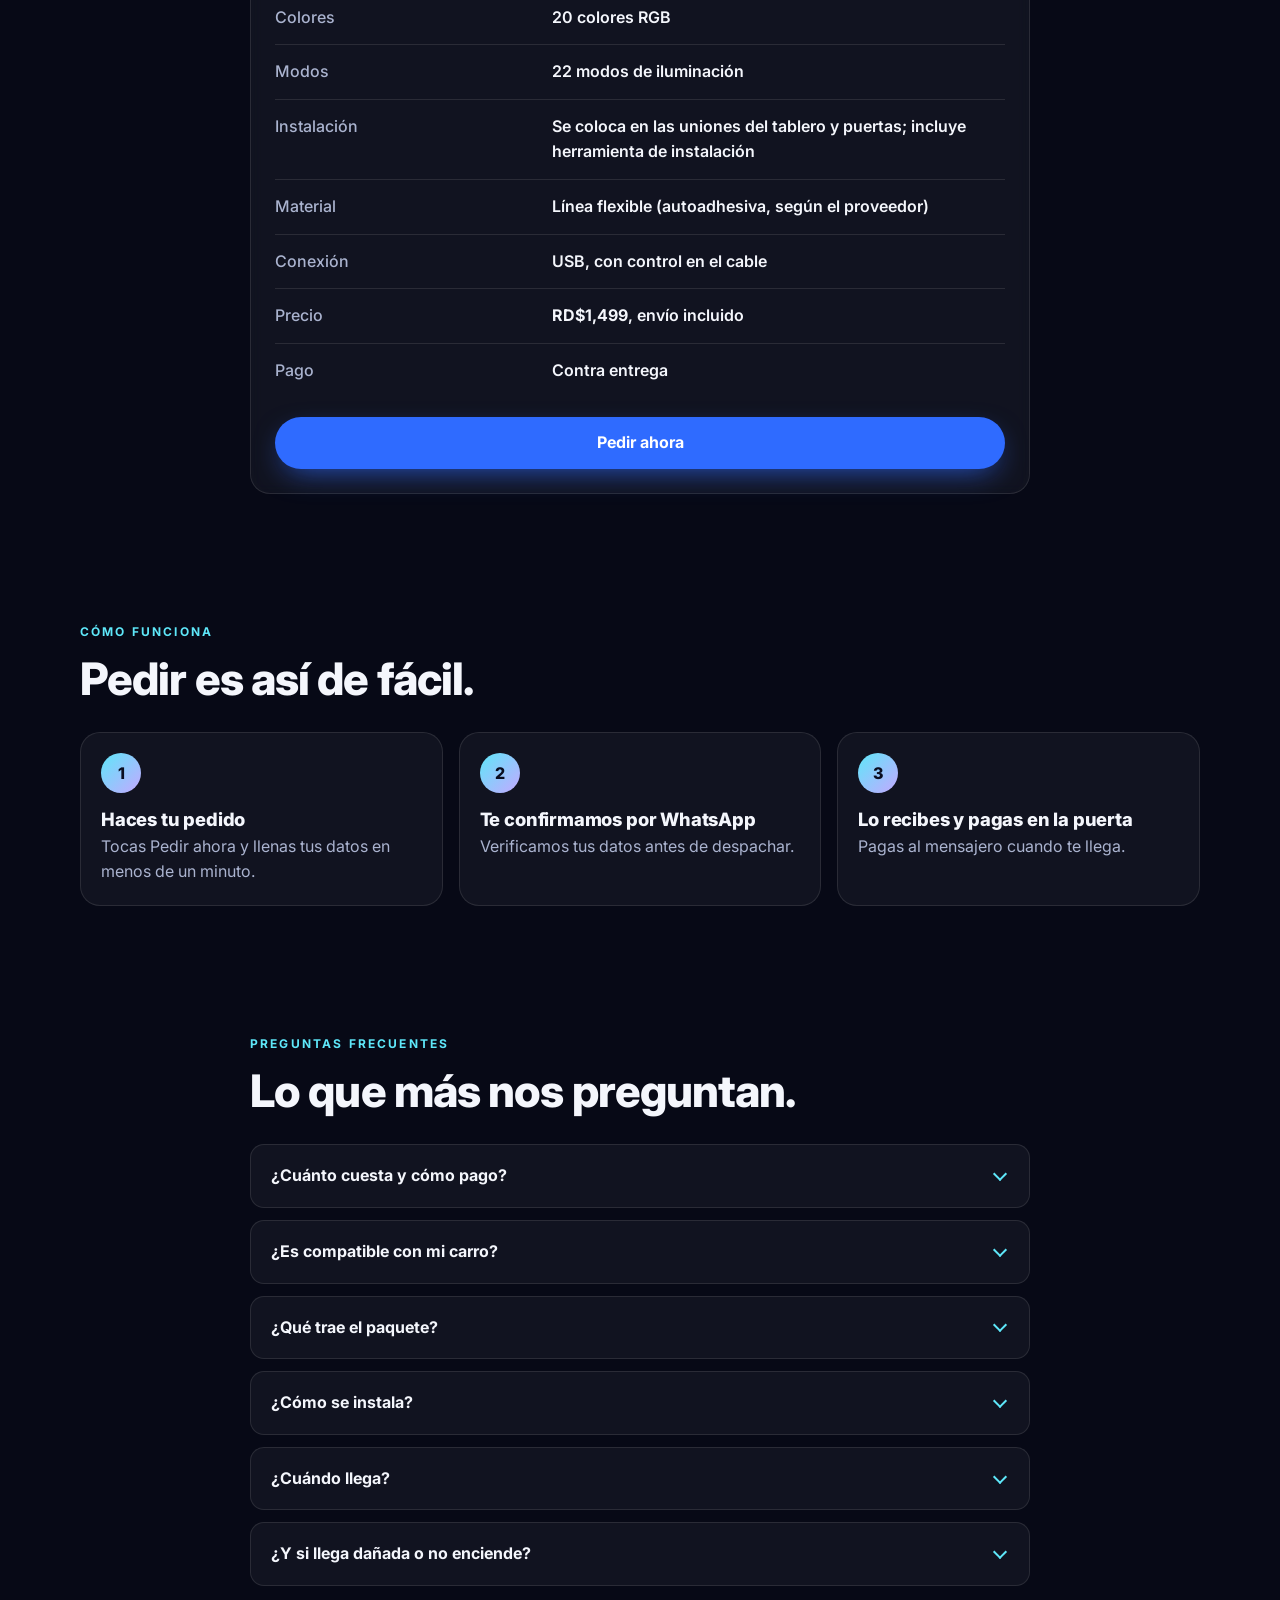
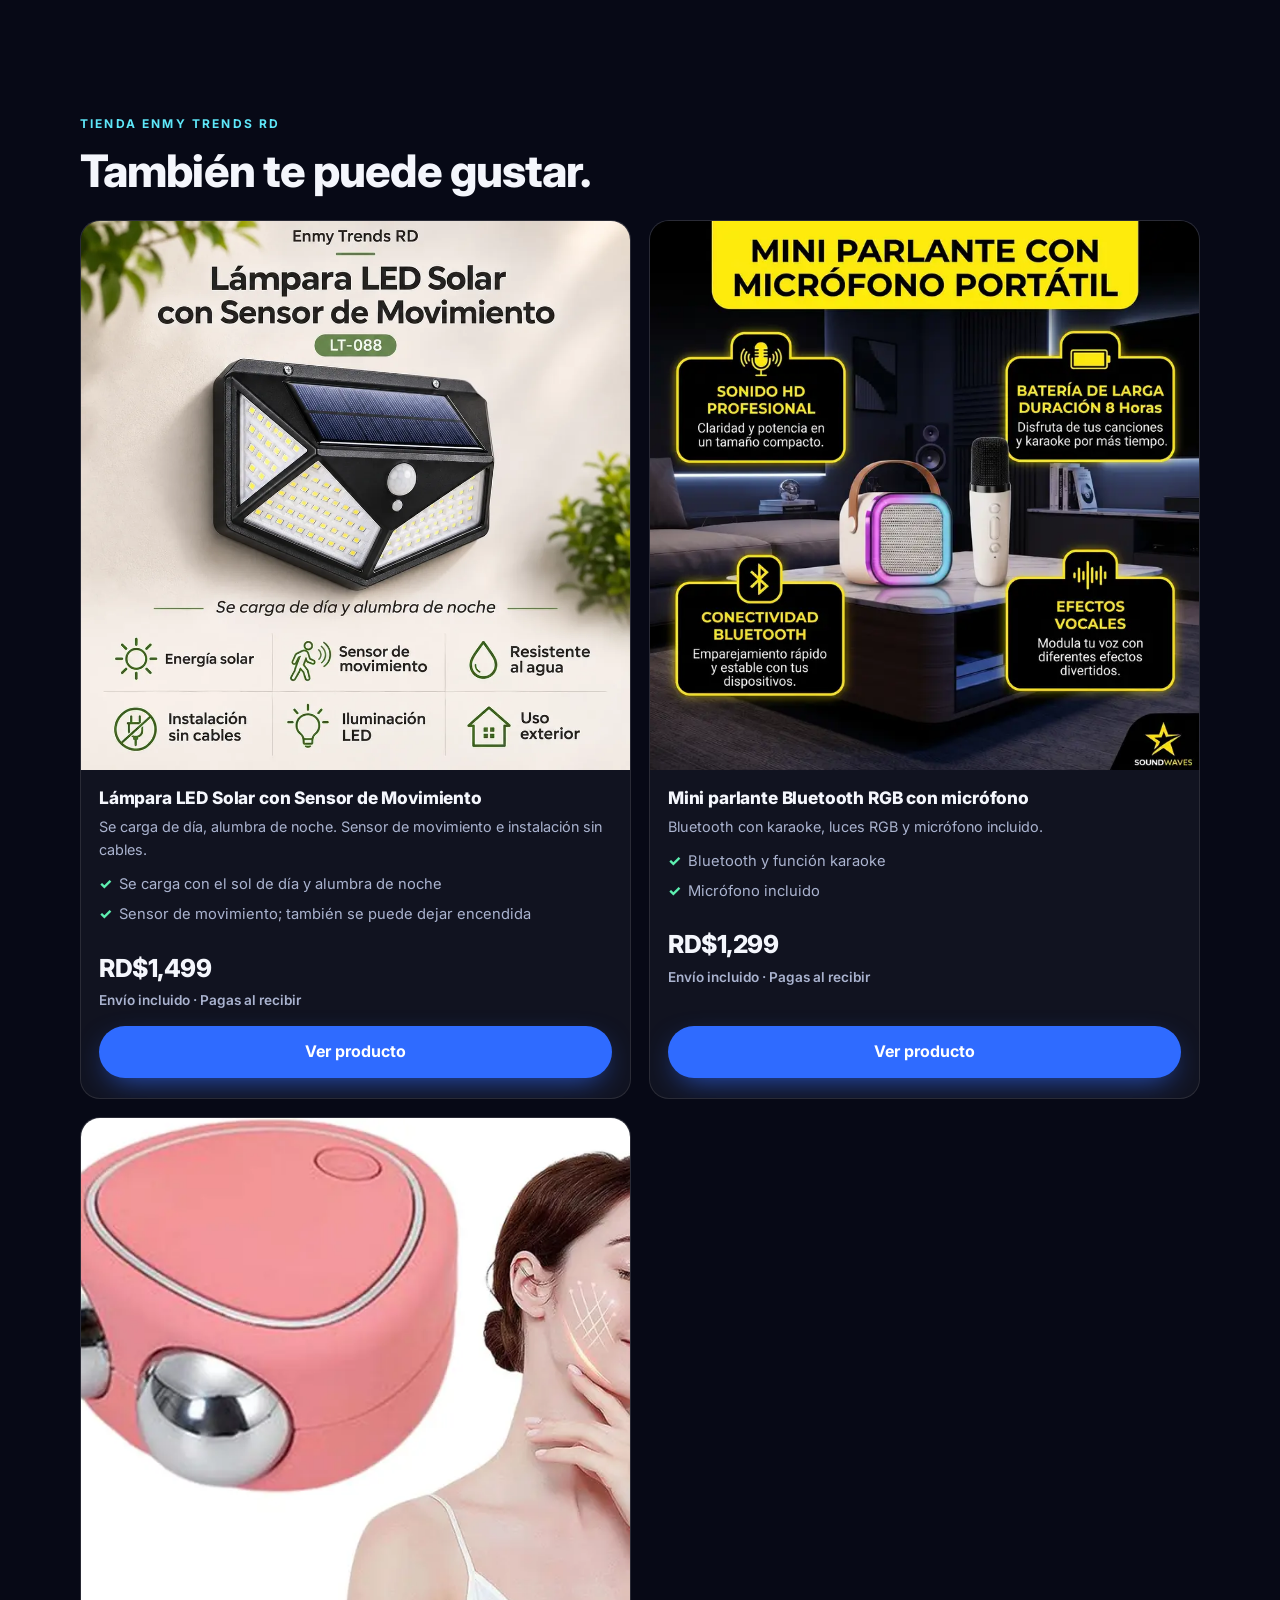
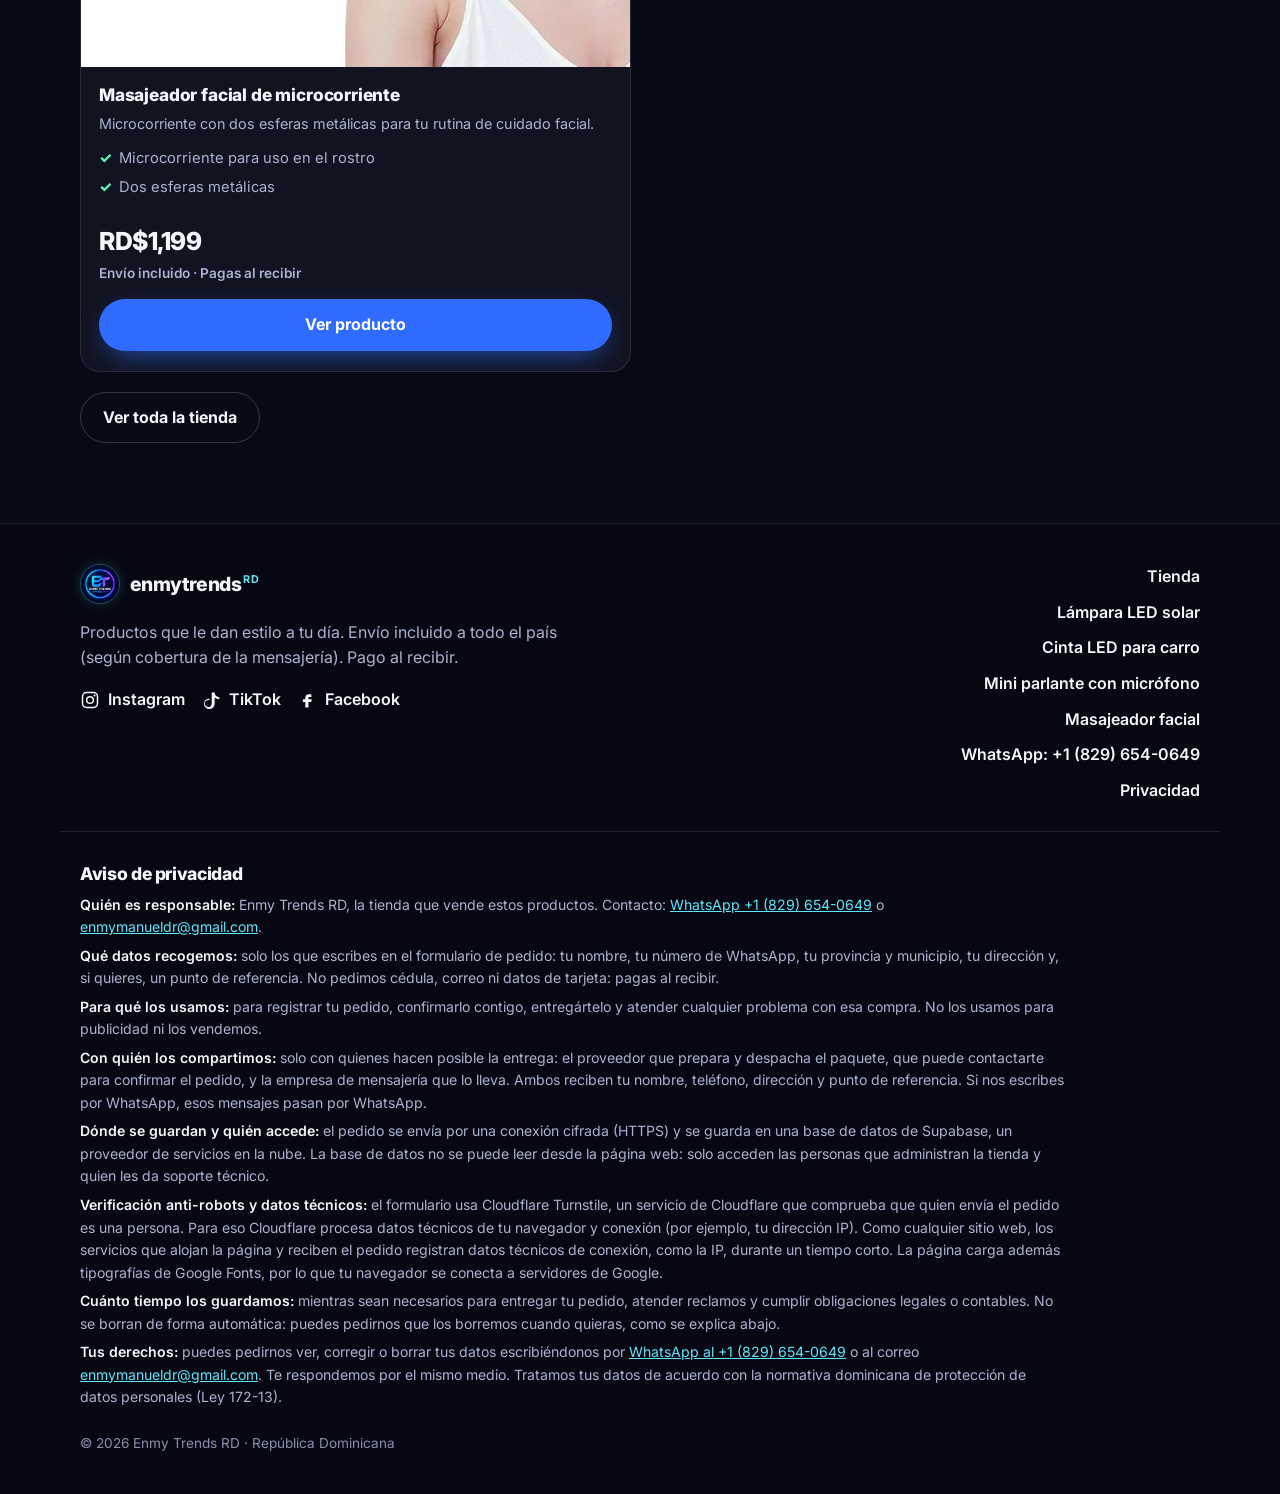
==== commit b35180f8: "v21: Lámpara LED Solar con Sensor de Movimiento (/lampara-solar/, RD$1,499, galería propia). Cache-b" ====
--- a/cinta-led/index.html
+++ b/cinta-led/index.html
@@ -93,7 +93,7 @@
   <link href="https://fonts.googleapis.com/css2?family=Inter:wght@400;500;600;700;800&display=swap" rel="stylesheet">
   <link rel="preload" as="image" href="/assets/logo-enmytrends.webp" type="image/webp">
   <link rel="preload" as="image" href="/assets/cinta-led-portada.webp" type="image/webp">
-  <link rel="stylesheet" href="/styles.css?v=20261113a">
+  <link rel="stylesheet" href="/styles.css?v=20261115b">
   <noscript><style>.checkout{position:static;display:block;background:none;overflow:visible}.checkout-panel{margin:0 auto;box-shadow:none}.checkout-back{display:none}</style></noscript>
 </head>
 <body data-producto="led-auto-rgb">
@@ -273,6 +273,19 @@
         <h2 id="relacionados-title">También te puede gustar.</h2>
         <div class="related-grid">
 
+          <article class="product-card" id="producto-lampara-solar-sensor">
+            <a class="card-link" href="/lampara-solar/" tabindex="-1" aria-hidden="true">
+              <img src="/assets/lampara-solar-portada.webp" width="1024" height="1024" alt="Lámpara LED solar con sensor de movimiento, instalada en una pared, con energía solar, sensor, resistencia al agua, instalación sin cables, luz LED y uso exterior" loading="lazy" decoding="async">
+            </a>
+            <div class="product-body">
+              <h3><a href="/lampara-solar/">Lámpara LED Solar con Sensor de Movimiento</a></h3>
+              <p class="product-lead">Se carga de día, alumbra de noche. Sensor de movimiento e instalación sin cables.</p>
+              <ul class="product-benefits"><li>Se carga con el sol de día y alumbra de noche</li><li>Sensor de movimiento; también se puede dejar encendida</li></ul>
+              <p class="product-price"><strong>RD$1,499</strong> <span>Envío incluido · Pagas al recibir</span></p>
+              <a href="/lampara-solar/" class="btn btn-primary btn-block">Ver producto</a>
+            </div>
+          </article>
+
           <article class="product-card" id="producto-parlante-rgb-micro">
             <a class="card-link" href="/parlante/" tabindex="-1" aria-hidden="true">
               <img src="/assets/parlante-rgb-01.webp" width="788" height="800" alt="Mini parlante con luces RGB y micrófono portátil sobre una mesa, en una sala" loading="lazy" decoding="async">
@@ -321,6 +334,7 @@
       </div>
       <ul class="footer-links">
         <li><a href="/">Tienda</a></li>
+        <li><a href="/lampara-solar/">Lámpara LED solar</a></li>
         <li><a href="/cinta-led/">Cinta LED para carro</a></li>
         <li><a href="/parlante/">Mini parlante con micrófono</a></li>
         <li><a href="/masajeador/">Masajeador facial</a></li>
@@ -500,7 +514,8 @@
     <a href="#pedido" class="btn btn-primary" data-cta="sticky"><span class="cta-long">Pedir ahora · Paga al recibir</span><span class="cta-short">Pedir ahora</span></a>
   </div>
 
-  <script src="/locations.js?v=20261113a" defer></script>
-  <script src="/script.js?v=20261113a" defer></script>
+  <script src="/locations.js?v=20261115b" defer></script>
+  <script src="/script.js?v=20261115b" defer></script>
+  <!-- Cloudflare Web Analytics --><script type='module' src='https://static.cloudflareinsights.com/beacon.min.js' data-cf-beacon='{"token": "47fd88a6245449f6abf4c5e001e17d7c"}'></script><!-- End Cloudflare Web Analytics -->
 </body>
 </html>
--- a/styles.css
+++ b/styles.css
@@ -349,7 +349,7 @@
   .product-option{font-size:.82rem;padding:7px 8px}
 }
 @media (min-width:800px){
-  .product-grid{grid-template-columns:repeat(3,1fr);gap:18px;align-items:stretch}
+  .product-grid{grid-template-columns:repeat(2,1fr);gap:18px;align-items:stretch}
   .product-body h3{font-size:1.08rem}
   .product-lead{font-size:.9rem}
 }
@@ -397,7 +397,7 @@
 .product-card h3 a{color:inherit;text-decoration:none}
 .related-grid{display:grid;gap:18px;margin-top:24px}
 .home-order-links{display:grid;gap:10px;margin-top:18px}
-@media (min-width:640px){ .related-grid{grid-template-columns:repeat(2,1fr)} .home-order-links{grid-template-columns:repeat(3,1fr)} }
+@media (min-width:640px){ .related-grid{grid-template-columns:repeat(2,1fr)} .home-order-links{grid-template-columns:repeat(2,1fr)} }
 @media (min-width:960px){
   .pdp{padding:40px 0 56px}
   .pdp-grid{grid-template-columns:1.05fr 1fr;gap:48px}
